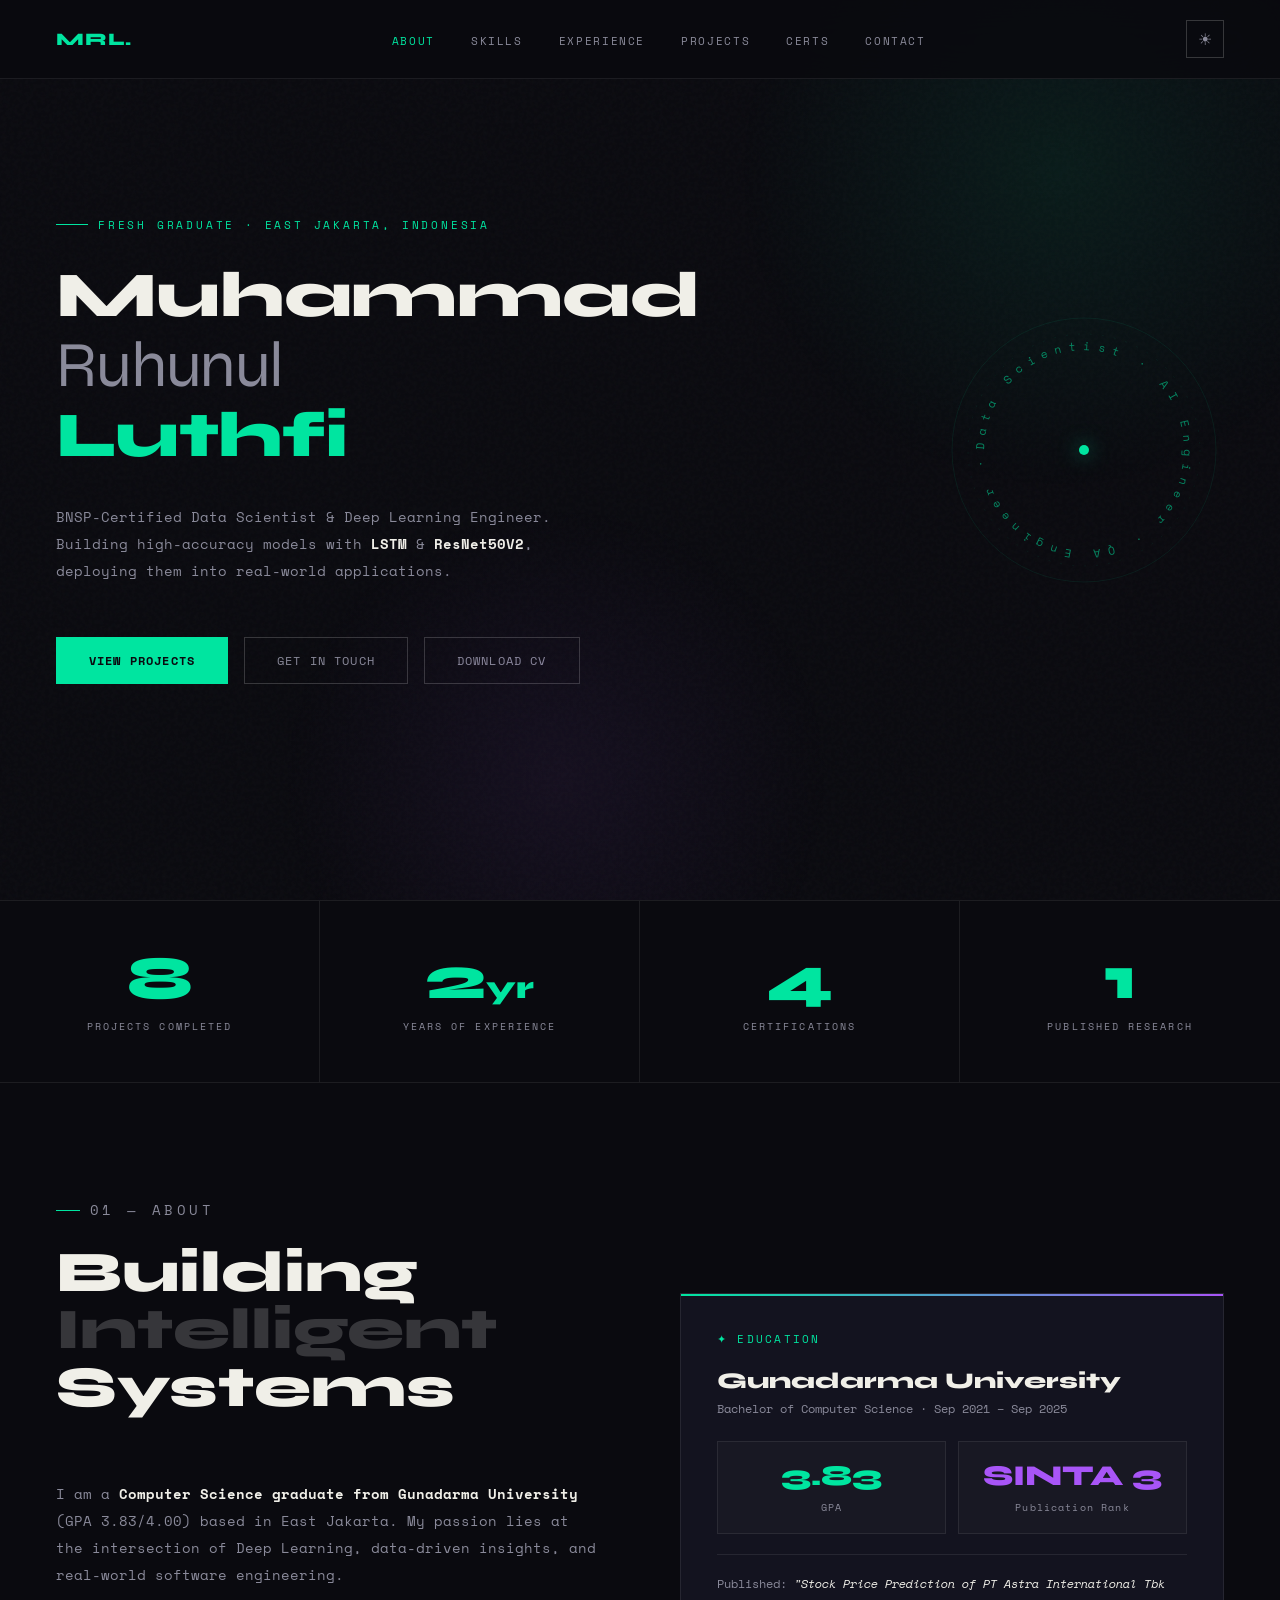
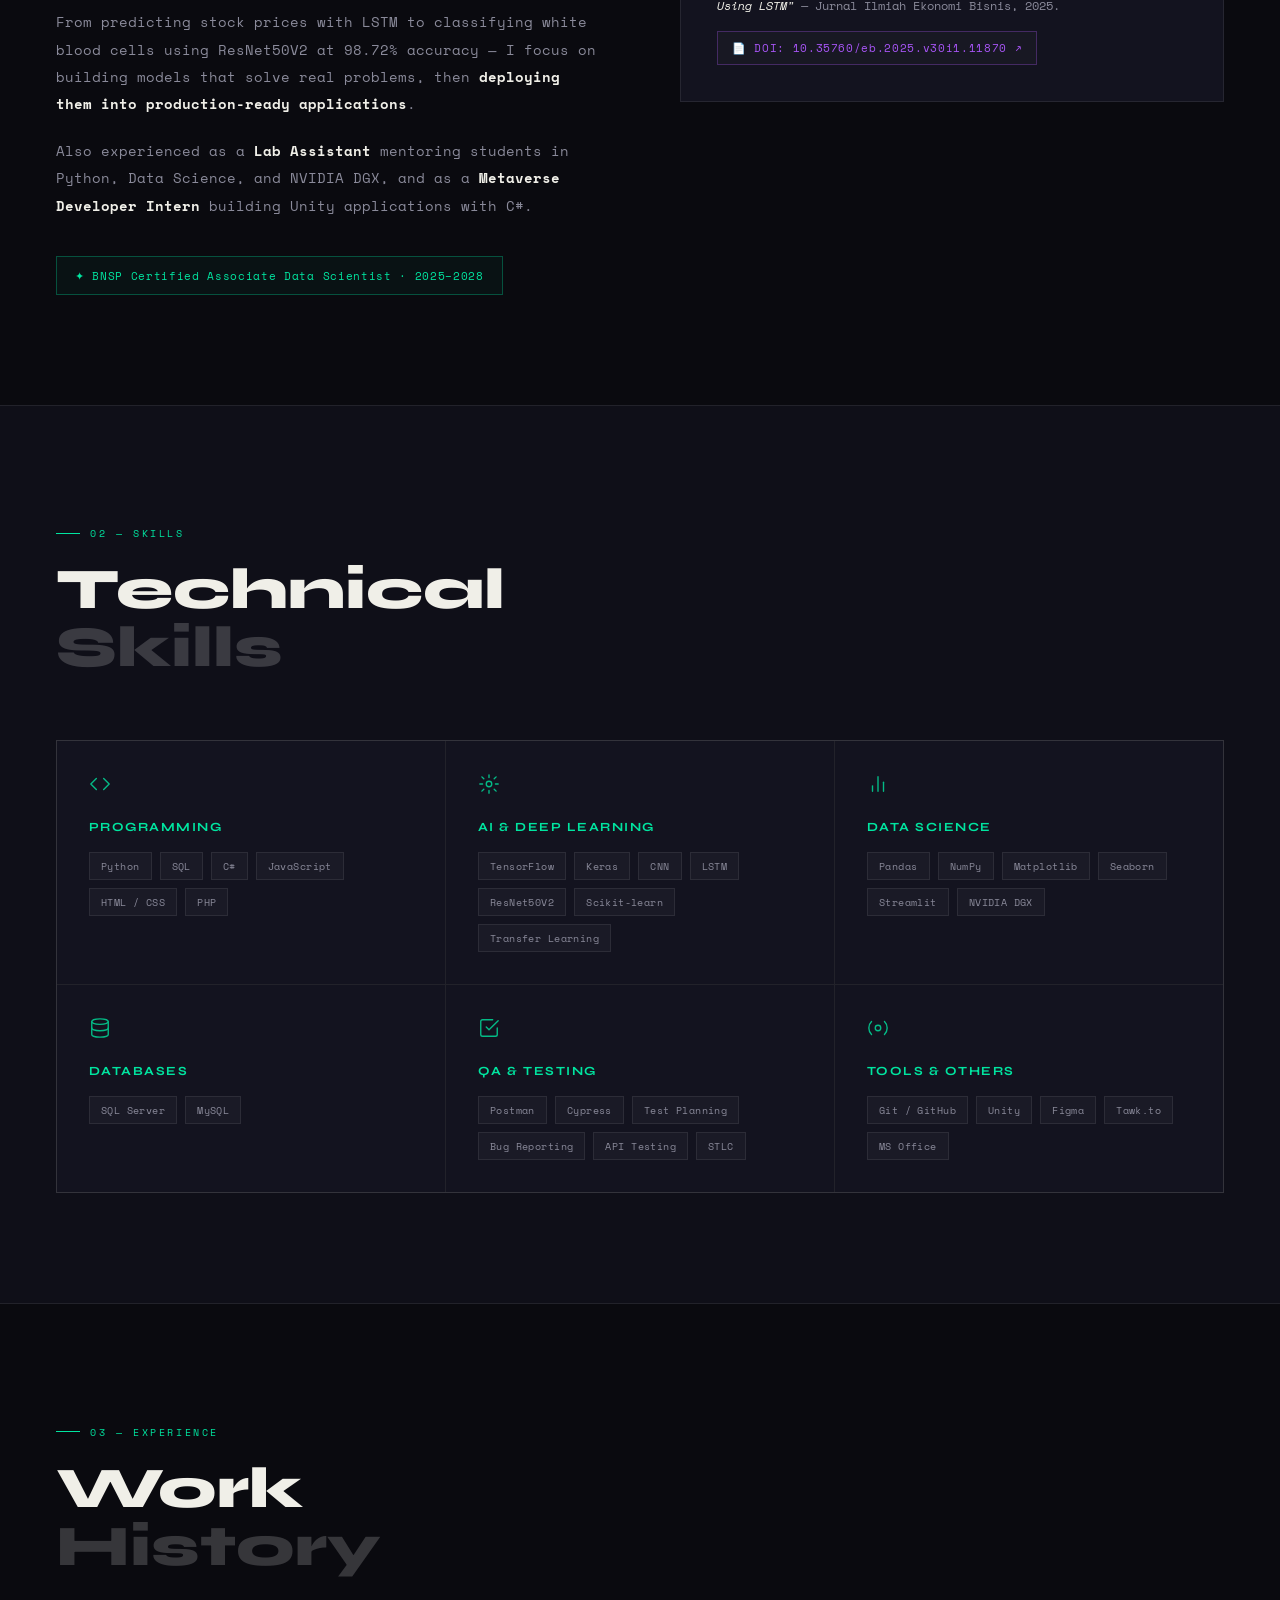
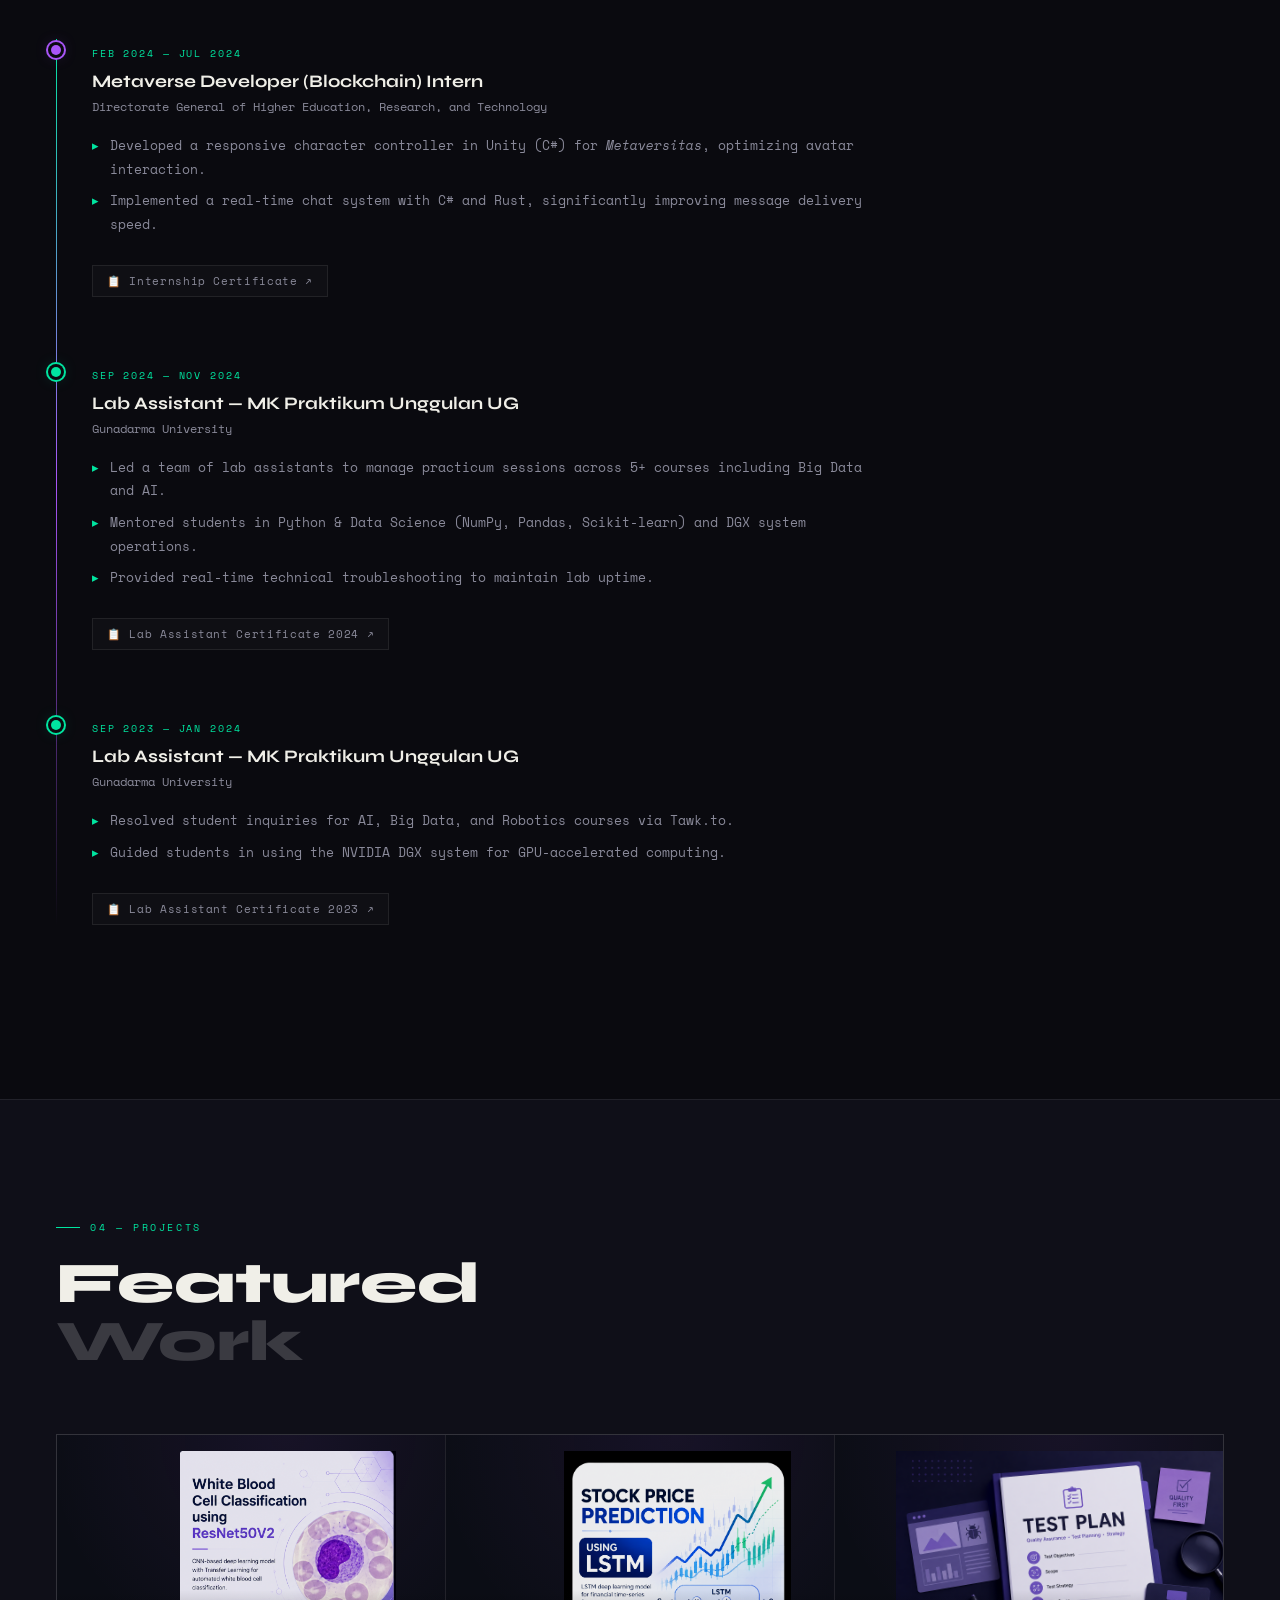
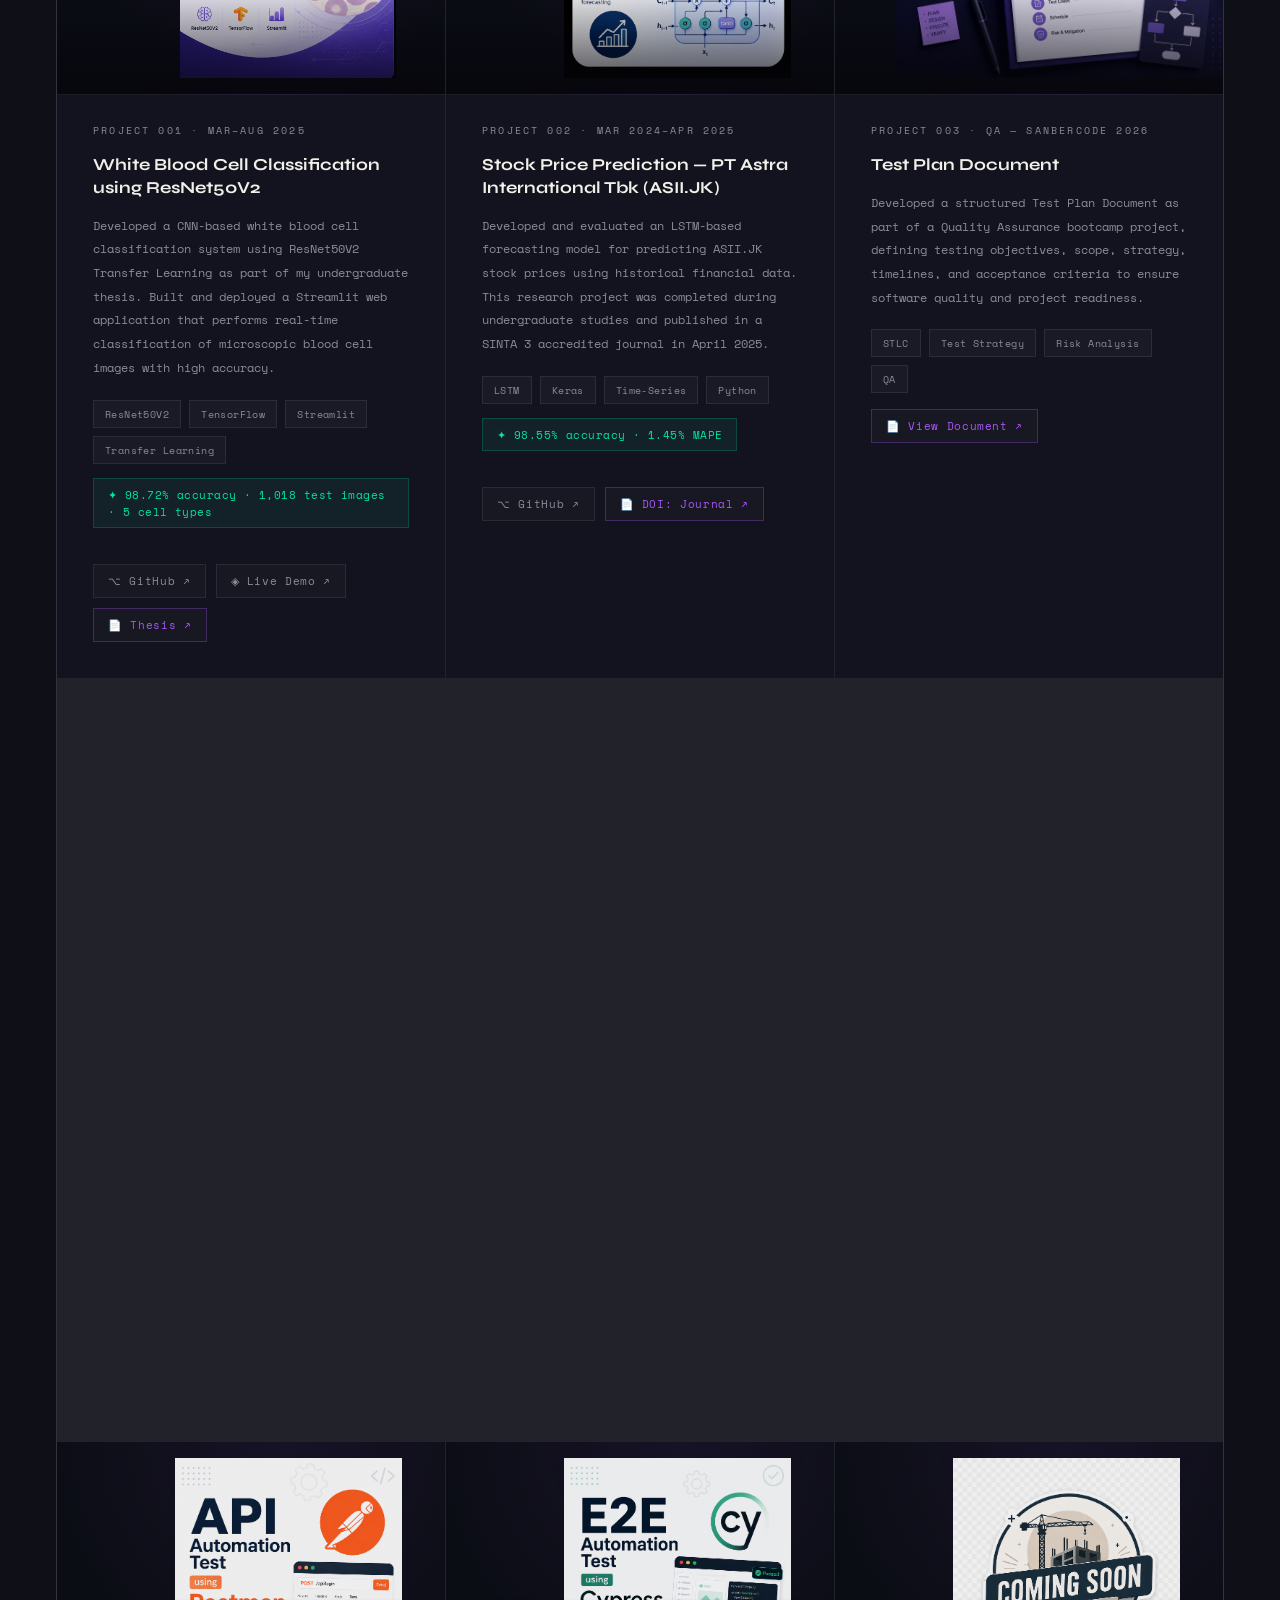
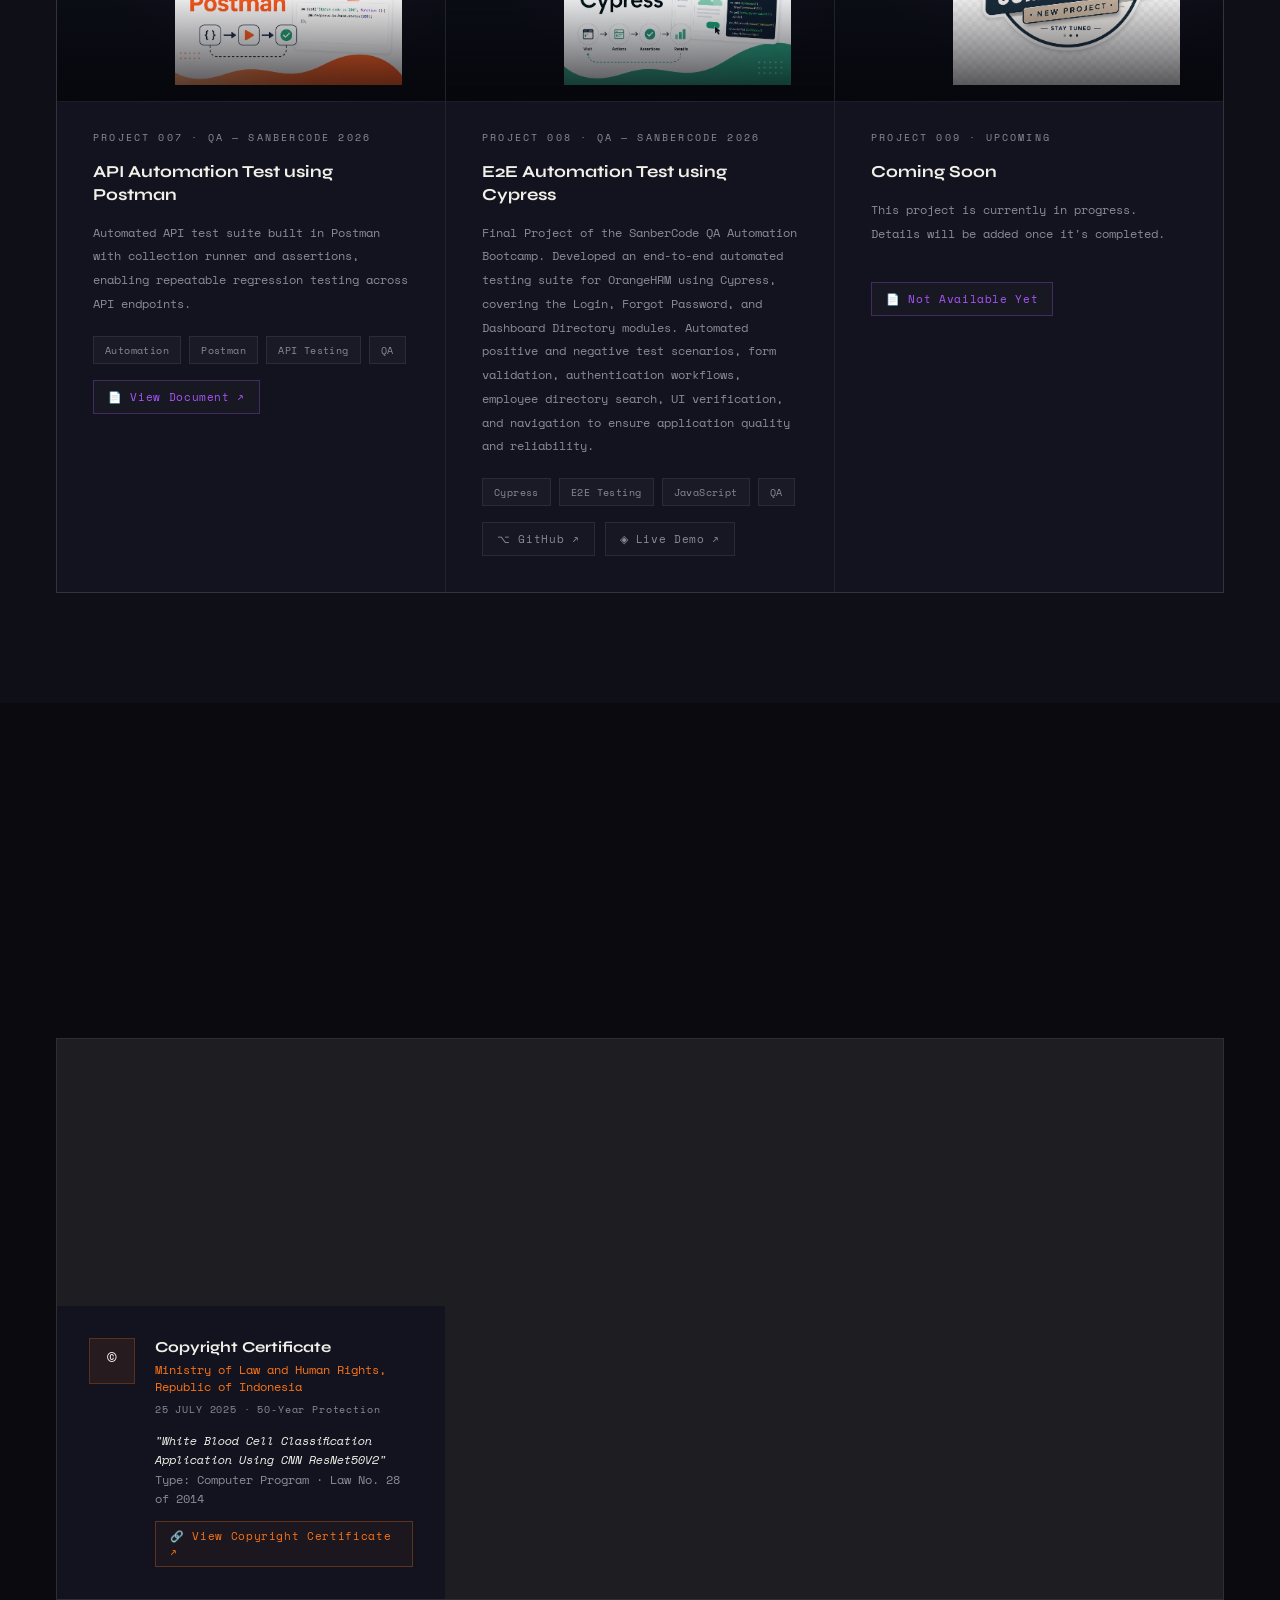
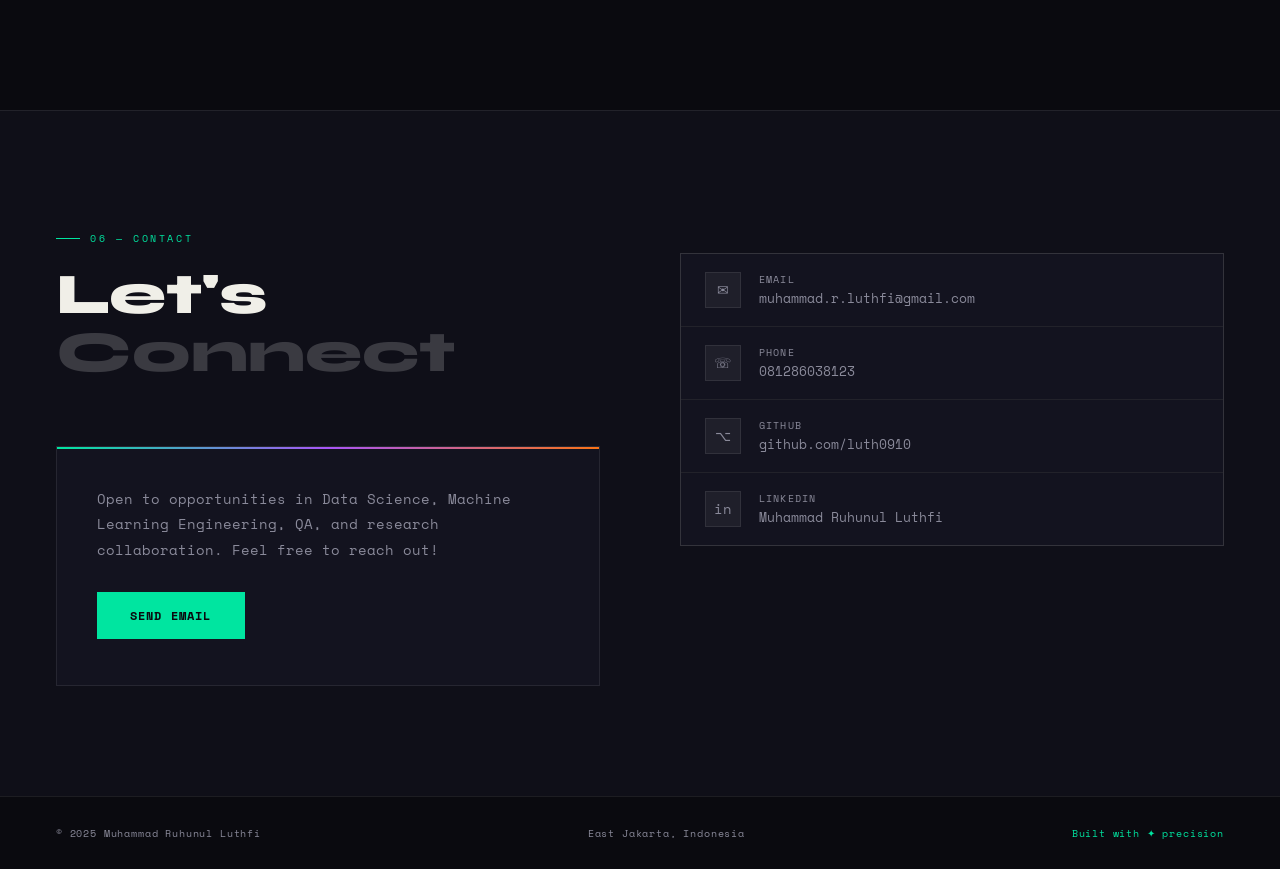
==== index.html @ 4cb599fe "fix: update certificate link path in index.html" ====
<!doctype html>
<html lang="en">
  <head>
    <meta charset="UTF-8" />
    <meta name="viewport" content="width=device-width, initial-scale=1.0" />
    <title>Luthfi — Data Scientist & AI Engineer</title>
    <link rel="preconnect" href="https://fonts.googleapis.com" />
    <link rel="stylesheet" type="text/css" href="styles.css" />
    <link href="https://fonts.googleapis.com/css2?family=Space+Mono:ital,wght@0,400;0,700;1,400&family=Syne:wght@400;700;800&display=swap" rel="stylesheet" />
  </head>
  <body>
    <!-- NAV -->
    <nav>
      <a href="#hero" class="nav-logo">MRL.</a>
      <ul class="nav-links">
        <li><a href="#about">About</a></li>
        <li><a href="#skills">Skills</a></li>
        <li><a href="#experience">Experience</a></li>
        <li><a href="#projects">Projects</a></li>
        <li><a href="#certifications">Certs</a></li>
        <li><a href="#contact">Contact</a></li>
      </ul>
      <div class="nav-actions">
        <button class="theme-toggle" id="theme-btn" aria-label="Toggle light/dark mode">☀</button>
        <button class="hamburger" id="hamburger-btn" aria-label="Open menu"><span></span><span></span><span></span></button>
      </div>
    </nav>

    <div class="mobile-nav" id="mobile-nav">
      <a href="#about" onclick="closeMobileNav()">About</a>
      <a href="#skills" onclick="closeMobileNav()">Skills</a>
      <a href="#experience" onclick="closeMobileNav()">Experience</a>
      <a href="#projects" onclick="closeMobileNav()">Projects</a>
      <a href="#certifications" onclick="closeMobileNav()">Certs</a>
      <a href="#contact" onclick="closeMobileNav()">Contact</a>
    </div>

    <!-- HERO -->
    <section id="hero">
      <p class="hero-eyebrow">Fresh Graduate · East Jakarta, Indonesia</p>
      <h1 class="hero-name">
        Muhammad<br />
        <span class="outline">Ruhunul</span><br />
        <span class="accent-word">Luthfi</span>
      </h1>
      <p class="hero-desc">
        BNSP-Certified Data Scientist &amp; Deep Learning Engineer.<br />
        Building high-accuracy models with <strong>LSTM</strong> &amp; <strong>ResNet50V2</strong>,<br />
        deploying them into real-world applications.
      </p>
      <div class="hero-cta">
        <a href="#projects" class="btn btn-primary">View Projects</a>
        <a href="#contact" class="btn btn-ghost">Get in Touch</a>
        <a href="cv/Lutfi_CV.pdf" download class="btn btn-ghost">Download CV</a>
      </div>

      <!-- Animated text ring -->
      <div class="hero-badge">
        <div class="text-ring-wrap">
          <svg class="text-ring-svg" viewBox="0 0 280 280" xmlns="http://www.w3.org/2000/svg">
            <defs>
              <path id="textCircle" d="M 140,140 m -100,0 a 100,100 0 1,1 200,0 a 100,100 0 1,1 -200,0" />
            </defs>
            <!-- Outer decorative rings -->
            <circle cx="140" cy="140" r="132" stroke="rgba(0,229,160,0.08)" stroke-width="1" fill="none" />
            <circle cx="140" cy="140" r="116" stroke="rgba(0,229,160,0.06)" stroke-width="1" stroke-dasharray="2 10" fill="none" />
            <!-- Spinning text -->
            <text font-family="'Space Mono', monospace" font-size="11.5" fill="rgba(0,229,160,0.55)" letter-spacing="7.2">
              <textPath href="#textCircle">Data Scientist · AI Engineer · QA Engineer · Researcher ·</textPath>
            </text>
          </svg>
          <!-- Center dot -->
          <div class="text-ring-center">
            <div class="text-ring-dot"></div>
          </div>
        </div>
      </div>
    </section>

    <!-- STATS -->
    <div id="stats">
      <div class="stats-grid">
        <div class="stat-item reveal">
          <div class="stat-num"><span id="c-projects">0</span></div>
          <div class="stat-label">Projects Completed</div>
        </div>
        <div class="stat-item reveal">
          <div class="stat-num"><span id="c-years">0</span><span style="font-size: 2rem; color: var(--accent)">yr</span></div>
          <div class="stat-label">Years of Experience</div>
        </div>
        <div class="stat-item reveal">
          <div class="stat-num"><span id="c-certs">0</span></div>
          <div class="stat-label">Certifications</div>
        </div>
        <div class="stat-item reveal">
          <div class="stat-num"><span id="c-paper">0</span></div>
          <div class="stat-label">Published Research</div>
        </div>
      </div>
    </div>

    <!-- ABOUT -->
    <section>
      <div id="about">
        <div class="about-text reveal">
          <p class="section-label">01 — About</p>
          <h2 class="section-title">Building<br /><span class="dim">Intelligent</span><br />Systems</h2>
          <p>
            I am a <strong>Computer Science graduate from Gunadarma University</strong> (GPA 3.83/4.00) based in East Jakarta. My passion lies at the intersection of Deep Learning, data-driven insights, and real-world software engineering.
          </p>
          <p>
            From predicting stock prices with LSTM to classifying white blood cells using ResNet50V2 at 98.72% accuracy — I focus on building models that solve real problems, then
            <strong>deploying them into production-ready applications</strong>.
          </p>
          <p>
            Also experienced as a <strong>Lab Assistant</strong> mentoring students in Python, Data Science, and NVIDIA DGX, and as a <strong>Metaverse Developer Intern</strong>
            building Unity applications with C#.
          </p>
          <span class="cert-badge">✦ BNSP Certified Associate Data Scientist · 2025–2028</span>
        </div>
        <div class="reveal" style="padding-top: 100px">
          <div class="edu-card">
            <div style="font-size: 0.7rem; letter-spacing: 0.2em; color: var(--accent); margin-bottom: 20px; text-transform: uppercase">✦ Education</div>
            <div style="font-family: var(--sans); font-weight: 800; font-size: 1.4rem; margin-bottom: 6px; color: var(--text)">Gunadarma University</div>
            <div style="font-size: 0.75rem; color: var(--muted); margin-bottom: 24px">Bachelor of Computer Science · Sep 2021 – Sep 2025</div>
            <div class="edu-metrics">
              <div class="edu-metric">
                <span class="edu-metric-val">3.83</span>
                <span class="edu-metric-label">GPA</span>
              </div>
              <div class="edu-metric">
                <span class="edu-metric-val purple">SINTA 3</span>
                <span class="edu-metric-label">Publication Rank</span>
              </div>
            </div>
            <div style="font-size: 0.75rem; color: var(--muted); line-height: 1.85; border-top: 1px solid var(--border); padding-top: 18px">
              Published: <em style="color: var(--text)">"Stock Price Prediction of PT Astra International Tbk Using LSTM"</em>
              — Jurnal Ilmiah Ekonomi Bisnis, 2025.
            </div>
            <div style="margin-top: 14px">
              <a
                href="https://www.researchgate.net/publication/390933075_MODEL_DEEP_LEARNING_UNTUK_ANALISIS_PREDIKSI_HARGA_SAHAM_MENGGUNAKAN_METODE_LONG_SHORT-TERM_MEMORY_LSTM"
                target="_blank"
                class="project-link doi"
                style="font-size: 0.68rem"
              >
                📄 DOI: 10.35760/eb.2025.v30i1.11870 ↗
              </a>
            </div>
          </div>
        </div>
      </div>
    </section>

    <!-- SKILLS -->
    <section id="skills">
      <p class="section-label reveal">02 — Skills</p>
      <h2 class="section-title reveal">Technical<br /><span class="dim">Skills</span></h2>
      <div class="skills-grid">
        <div class="skill-card reveal">
          <span class="skill-card-icon">
            <svg width="22" height="22" viewBox="0 0 24 24" fill="none" stroke="currentColor" stroke-width="1.5" stroke-linecap="round" stroke-linejoin="round">
              <polyline points="16 18 22 12 16 6" />
              <polyline points="8 6 2 12 8 18" />
            </svg>
          </span>
          <div class="skill-card-title">Programming</div>
          <div class="skill-tags"><span class="tag">Python</span><span class="tag">SQL</span><span class="tag">C#</span><span class="tag">JavaScript</span><span class="tag">HTML / CSS</span><span class="tag">PHP</span></div>
        </div>
        <div class="skill-card reveal">
          <span class="skill-card-icon">
            <svg width="22" height="22" viewBox="0 0 24 24" fill="none" stroke="currentColor" stroke-width="1.5" stroke-linecap="round" stroke-linejoin="round">
              <circle cx="12" cy="12" r="3" />
              <path d="M12 2v3M12 19v3M4.22 4.22l2.12 2.12M17.66 17.66l2.12 2.12M2 12h3M19 12h3M4.22 19.78l2.12-2.12M17.66 6.34l2.12-2.12" />
            </svg>
          </span>
          <div class="skill-card-title">AI & Deep Learning</div>
          <div class="skill-tags">
            <span class="tag">TensorFlow</span><span class="tag">Keras</span><span class="tag">CNN</span><span class="tag">LSTM</span><span class="tag">ResNet50V2</span><span class="tag">Scikit-learn</span
            ><span class="tag">Transfer Learning</span>
          </div>
        </div>
        <div class="skill-card reveal">
          <span class="skill-card-icon">
            <svg width="22" height="22" viewBox="0 0 24 24" fill="none" stroke="currentColor" stroke-width="1.5" stroke-linecap="round" stroke-linejoin="round">
              <line x1="18" y1="20" x2="18" y2="10" />
              <line x1="12" y1="20" x2="12" y2="4" />
              <line x1="6" y1="20" x2="6" y2="14" />
            </svg>
          </span>
          <div class="skill-card-title">Data Science</div>
          <div class="skill-tags"><span class="tag">Pandas</span><span class="tag">NumPy</span><span class="tag">Matplotlib</span><span class="tag">Seaborn</span><span class="tag">Streamlit</span><span class="tag">NVIDIA DGX</span></div>
        </div>
        <div class="skill-card reveal">
          <span class="skill-card-icon">
            <svg width="22" height="22" viewBox="0 0 24 24" fill="none" stroke="currentColor" stroke-width="1.5" stroke-linecap="round" stroke-linejoin="round">
              <ellipse cx="12" cy="5" rx="9" ry="3" />
              <path d="M21 12c0 1.66-4 3-9 3s-9-1.34-9-3" />
              <path d="M3 5v14c0 1.66 4 3 9 3s9-1.34 9-3V5" />
            </svg>
          </span>
          <div class="skill-card-title">Databases</div>
          <div class="skill-tags"><span class="tag">SQL Server</span><span class="tag">MySQL</span></div>
        </div>
        <div class="skill-card reveal">
          <span class="skill-card-icon">
            <svg width="22" height="22" viewBox="0 0 24 24" fill="none" stroke="currentColor" stroke-width="1.5" stroke-linecap="round" stroke-linejoin="round">
              <path d="M9 11l3 3L22 4" />
              <path d="M21 12v7a2 2 0 01-2 2H5a2 2 0 01-2-2V5a2 2 0 012-2h11" />
            </svg>
          </span>
          <div class="skill-card-title">QA & Testing</div>
          <div class="skill-tags">
            <span class="tag">Postman</span><span class="tag">Cypress</span><span class="tag">Test Planning</span><span class="tag">Bug Reporting</span><span class="tag">API Testing</span><span class="tag">STLC</span>
          </div>
        </div>
        <div class="skill-card reveal">
          <span class="skill-card-icon">
            <svg width="22" height="22" viewBox="0 0 24 24" fill="none" stroke="currentColor" stroke-width="1.5" stroke-linecap="round" stroke-linejoin="round">
              <circle cx="12" cy="12" r="3" />
              <path d="M19.07 4.93a10 10 0 010 14.14M4.93 4.93a10 10 0 000 14.14" />
            </svg>
          </span>
          <div class="skill-card-title">Tools & Others</div>
          <div class="skill-tags"><span class="tag">Git / GitHub</span><span class="tag">Unity</span><span class="tag">Figma</span><span class="tag">Tawk.to</span><span class="tag">MS Office</span></div>
        </div>
      </div>
    </section>

    <!-- EXPERIENCE -->
    <section id="experience">
      <p class="section-label reveal">03 — Experience</p>
      <h2 class="section-title reveal">Work<br /><span class="dim">History</span></h2>
      <div class="timeline">
        <div class="timeline-item">
          <div class="timeline-dot purple"></div>
          <div class="timeline-period">FEB 2024 — JUL 2024</div>
          <div class="timeline-role">Metaverse Developer (Blockchain) Intern</div>
          <div class="timeline-org">Directorate General of Higher Education, Research, and Technology</div>
          <ul class="timeline-list">
            <li>Developed a responsive character controller in Unity (C#) for <em>Metaversitas</em>, optimizing avatar interaction.</li>
            <li>Implemented a real-time chat system with C# and Rust, significantly improving message delivery speed.</li>
          </ul>
          <div style="margin-top: 14px; display: flex; flex-wrap: wrap; gap: 8px">
            <a href="https://luthfi-portfolio.vercel.app/certificate/sertifikat+magang.pdf" target="_blank" class="timeline-proof">📋 Internship Certificate ↗</a>
          </div>
        </div>

        <div class="timeline-item">
          <div class="timeline-dot"></div>
          <div class="timeline-period">SEP 2024 — NOV 2024</div>
          <div class="timeline-role">Lab Assistant — MK Praktikum Unggulan UG</div>
          <div class="timeline-org">Gunadarma University</div>
          <ul class="timeline-list">
            <li>Led a team of lab assistants to manage practicum sessions across 5+ courses including Big Data and AI.</li>
            <li>Mentored students in Python &amp; Data Science (NumPy, Pandas, Scikit-learn) and DGX system operations.</li>
            <li>Provided real-time technical troubleshooting to maintain lab uptime.</li>
          </ul>
          <div style="margin-top: 14px; display: flex; flex-wrap: wrap; gap: 8px">
            <a href="https://luthfi-portfolio.vercel.app/certificate/sertif2_merged.pdf" target="_blank" class="timeline-proof">📋 Lab Assistant Certificate 2024 ↗</a>
          </div>
        </div>

        <div class="timeline-item">
          <div class="timeline-dot"></div>
          <div class="timeline-period">SEP 2023 — JAN 2024</div>
          <div class="timeline-role">Lab Assistant — MK Praktikum Unggulan UG</div>
          <div class="timeline-org">Gunadarma University</div>
          <ul class="timeline-list">
            <li>Resolved student inquiries for AI, Big Data, and Robotics courses via Tawk.to.</li>
            <li>Guided students in using the NVIDIA DGX system for GPU-accelerated computing.</li>
          </ul>
          <div style="margin-top: 14px; display: flex; flex-wrap: wrap; gap: 8px">
            <a href="https://luthfi-portfolio.vercel.app/certificate/ilovepdf_merged%20(1).pdf" target="_blank" class="timeline-proof">📋 Lab Assistant Certificate 2023 ↗</a>
          </div>
        </div>
      </div>
    </section>

    <!-- PROJECTS -->
    <section id="projects">
      <p class="section-label reveal">04 — Projects</p>
      <h2 class="section-title reveal">Featured<br /><span class="dim">Work</span></h2>
      <div class="projects-grid">
        <div class="project-card reveal">
          <div class="project-img-wrap">
            <img src="img/img-wbc.png" alt="White Blood Cell Classification" />
          </div>
          <div class="project-num">PROJECT 001 · MAR–AUG 2025</div>
          <div class="project-title">White Blood Cell Classification using ResNet50V2</div>
          <div class="project-desc">
            Developed a CNN-based white blood cell classification system using ResNet50V2 Transfer Learning as part of my undergraduate thesis. Built and deployed a Streamlit web application that performs real-time classification of
            microscopic blood cell images with high accuracy.
          </div>
          <div class="skill-tags"><span class="tag">ResNet50V2</span><span class="tag">TensorFlow</span><span class="tag">Streamlit</span><span class="tag">Transfer Learning</span></div>
          <div class="project-metric" style="margin-top: 14px">✦ 98.72% accuracy · 1,018 test images · 5 cell types</div>
          <div class="project-links">
            <a href="https://github.com/luth0910/wbc-classification-resnet50v2-link-here" target="_blank" class="project-link">⌥ GitHub ↗</a>
            <a href="https://drive.google.com/file/d/1Cm1bW_-eI8F0QAoIrH8C0AED4fyKKavx/view" target="_blank" class="project-link">◈ Live Demo ↗</a>
            <a
              href="https://library.gunadarma.ac.id/repository/read/[base64]"
              target="_blank"
              class="project-link doi"
              >📄 Thesis ↗</a
            >
          </div>
        </div>

        <div class="project-card reveal">
          <div class="project-img-wrap">
            <img src="img/img-lstm.png" alt="Stock Price Prediction LSTM" />
          </div>
          <div class="project-num">PROJECT 002 · MAR 2024–APR 2025</div>
          <div class="project-title">Stock Price Prediction — PT Astra International Tbk (ASII.JK)</div>
          <div class="project-desc">
            Developed and evaluated an LSTM-based forecasting model for predicting ASII.JK stock prices using historical financial data. This research project was completed during undergraduate studies and published in a SINTA 3 accredited
            journal in April 2025.
          </div>
          <div class="skill-tags"><span class="tag">LSTM</span><span class="tag">Keras</span><span class="tag">Time-Series</span><span class="tag">Python</span></div>
          <div class="project-metric" style="margin-top: 14px">✦ 98.55% accuracy · 1.45% MAPE</div>
          <div class="project-links">
            <a href="https://github.com/luth0910/lstm-stock-prediction-astra-link-here" target="_blank" class="project-link">⌥ GitHub ↗</a>
            <a href="https://www.researchgate.net/publication/390933075_MODEL_DEEP_LEARNING_UNTUK_ANALISIS_PREDIKSI_HARGA_SAHAM_MENGGUNAKAN_METODE_LONG_SHORT-TERM_MEMORY_LSTM" target="_blank" class="project-link doi">📄 DOI: Journal ↗</a>
          </div>
        </div>

        <div class="project-card reveal">
          <div class="project-img-wrap">
            <img src="img/img-test-plan1.png" alt="Test Plan Document" />
          </div>
          <div class="project-num">PROJECT 003 · QA — SANBERCODE 2026</div>
          <div class="project-title">Test Plan Document</div>
          <div class="project-desc">
            Developed a structured Test Plan Document as part of a Quality Assurance bootcamp project, defining testing objectives, scope, strategy, timelines, and acceptance criteria to ensure software quality and project readiness.
          </div>
          <div class="skill-tags"><span class="tag">STLC</span><span class="tag">Test Strategy</span><span class="tag">Risk Analysis</span><span class="tag">QA</span></div>
          <div class="project-links">
            <a href="https://docs.google.com/document/d/1v5_OTAsl1_Yc9ndZfQDbycfxlg3TvHdgtM6Abr9uMws/edit?usp=sharing" target="_blank" class="project-link doi">📄 View Document ↗</a>
          </div>
        </div>

        <div class="project-card reveal">
          <div class="project-img-wrap">
            <img src="img/img-test-case.png" alt="Test Case Document" />
          </div>
          <div class="project-num">PROJECT 004 · QA — SANBERCODE 2026</div>
          <div class="project-title">Test Case Document</div>
          <div class="project-desc">
            Created a structured Test Case Document for OrangeHRM, covering functional, validation, security, boundary, and edge case testing scenarios to verify system behavior, usability, and data integrity across key HR management
            features.
          </div>
          <div class="skill-tags">
            <span class="tag">Test Cases</span>
            <span class="tag">Functional Testing</span>
            <span class="tag">Negative Testing</span>
            <span class="tag">Security Testing</span>
            <span class="tag">OrangeHRM</span>
          </div>
          <div class="project-links">
            <a href="https://docs.google.com/spreadsheets/d/1g5dGfF6BGnYq8iaIFtoEOVbtz2GNq2r8/edit?usp=sharing" target="_blank" class="project-link doi">📄 View Document ↗</a>
          </div>
        </div>

        <div class="project-card reveal">
          <div class="project-img-wrap">
            <img src="img/img-bug-report.png" alt="Bug Report Document" />
          </div>

          <div class="project-num">PROJECT 005 · QA — SANBERCODE 2026</div>

          <div class="project-title">Bug Report Document</div>

          <div class="project-desc">
            Developed a structured Bug Report Document during the Sanbercode Quality Assurance Bootcamp, documenting UI/UX and visual defects identified through testing activities. The report includes bug descriptions, reproduction steps,
            expected and actual results, severity levels, environment details, and defect tracking information to support efficient issue resolution.
          </div>

          <div class="skill-tags">
            <span class="tag">Bug Reporting</span>
            <span class="tag">Defect Tracking</span>
            <span class="tag">UI Testing</span>
            <span class="tag">Sanbercode QA</span>
          </div>

          <div class="project-links">
            <a href="https://docs.google.com/spreadsheets/d/1iZalhRXvkkuPyvg1VV7f_jUmTbhOAspL/edit?usp=sharing" target="_blank" class="project-link doi"> 📄 View Document ↗ </a>
          </div>
        </div>

        <div class="project-card reveal">
          <div class="project-img-wrap">
            <img src="img/img-manual.png" alt="API Manual Test Postman" />
          </div>

          <div class="project-num">PROJECT 006 · QA — SANBERCODE 2026</div>

          <div class="project-title">API Manual Testing using Postman</div>

          <div class="project-desc">Performed manual API testing on the Platzi Fake Store Categories API using Postman, covering CRUD operations, endpoint validation, request/response verification, and HTTP status code testing.</div>

          <div class="skill-tags">
            <span class="tag">API Testing</span>
            <span class="tag">Postman</span>
            <span class="tag">Manual Testing</span>
            <span class="tag">REST API</span>
          </div>

          <div class="project-links">
            <a href="https://documenter.getpostman.com/view/21461383/2sBXwtp9Ky" target="_blank" class="project-link doi"> 📄 View Document ↗ </a>
          </div>
        </div>

        <div class="project-card reveal">
          <div class="project-img-wrap">
            <img src="img/img-auto-api.png" alt="API Automation Test Postman" />
          </div>
          <div class="project-num">PROJECT 007 · QA — SANBERCODE 2026</div>
          <div class="project-title">API Automation Test using Postman</div>
          <div class="project-desc">Automated API test suite built in Postman with collection runner and assertions, enabling repeatable regression testing across API endpoints.</div>
          <div class="skill-tags"><span class="tag">Automation</span><span class="tag">Postman</span><span class="tag">API Testing</span><span class="tag">QA</span></div>
          <div class="project-links">
            <a href="https://docs.google.com/spreadsheets/d/1iZalhRXvkkuPyvg1VV7f_jUmTbhOAspL/edit?usp=sharing" target="_blank" class="project-link doi">📄 View Document ↗</a>
          </div>
        </div>

        <div class="project-card reveal">
          <div class="project-img-wrap">
            <img src="img/img-e2e-cy.png" alt="E2E Automation Test Cypress" />
          </div>
          <div class="project-num">PROJECT 008 · QA — SANBERCODE 2026</div>
          <div class="project-title">E2E Automation Test using Cypress</div>
          <div class="project-desc">Final Project of the SanberCode QA Automation Bootcamp. Developed an end-to-end automated testing suite for OrangeHRM using Cypress, covering the Login, Forgot Password, and Dashboard Directory modules. Automated positive and negative test scenarios, form validation, authentication workflows, employee directory search, UI verification, and navigation to ensure application quality and reliability.</div>
          <div class="skill-tags"><span class="tag">Cypress</span><span class="tag">E2E Testing</span><span class="tag">JavaScript</span><span class="tag">QA</span></div>
          <div class="project-links">
<a href="https://github.com/luth0910/Final-Project_Automation-Testing" target="_blank" class="project-link">⌥ GitHub ↗</a>
                      <a href="https://drive.google.com/file/d/1Q9Y_H9Mijh-Y1h3UY01DRwcTtsY47XUa/view?usp=drive_link" target="_blank" class="project-link">◈ Live Demo ↗</a>

          </div>          
        </div>
  

        <div class="project-card reveal upcoming-blank">
          <div class="project-img-wrap placeholder-img">
            <img src="img/img-coming.png" alt="coming-son" />
          </div>
          <div class="project-num">PROJECT 009 · UPCOMING</div>
          <div class="project-title">Coming Soon</div>
          <div class="project-desc">This project is currently in progress. Details will be added once it's completed.</div>
          <div class="skill-tags"></div>
          <div class="project-links">
            <span class="project-link doi disabled">📄 Not Available Yet</span>
          </div>
        </div>
      </div>
    </section>

    <!-- CERTIFICATIONS -->
    <section id="certifications">
      <p class="section-label reveal">05 — Certifications</p>
      <h2 class="section-title reveal"><span class="dim">Credentials</span><br />&amp; Awards</h2>
      <div class="cert-grid">
        <div class="cert-card reveal">
          <div class="cert-icon">🏅</div>
          <div>
            <div class="cert-name">Associate Data Scientist</div>
            <div class="cert-org">BNSP — National Professional Certification Agency</div>
            <div class="cert-period">SEP 2025 — SEP 2028 · National Standard (SKKNI)</div>
            <a href="\Bnsp.pdf" target="_blank" class="cert-link">🔗 View Certificate ↗</a>
          </div>
        </div>
        <div class="cert-card reveal">
          <div class="cert-icon">🧪</div>
          <div>
            <div class="cert-name">Quality Assurance Bootcamp</div>
            <div class="cert-org">Sanbercode — Batch 76</div>
            <div class="cert-period">
              APR 2026 — MAY 2026 · Software Development Life Cycle (SDLC) · Software Testing Life Cycle (STLC) ·Test Planning · Test Scenario & Test Case Design · Bug Reporting API Testing (Postman) · SQL Fundamentals · Automation Testing
              (Cypress)
            </div>
            <a href="https://drive.google.com/file/d/1WEeCZRMCCYnuWCkOpf2dyfAljlqjsqQg/view?usp=sharing" target="_blank" class="cert-link">🔗 View Certificate ↗</a>
          </div>
        </div>
        <div class="cert-card reveal">
          <div class="cert-icon">📄</div>
          <div>
            <div class="cert-name">Published Researcher</div>
            <div class="cert-org">Jurnal Ilmiah Ekonomi Bisnis — SINTA 3</div>
            <div class="cert-period">APRIL 2025 · DOI: 10.35760/eb.2025.v30i1.11870</div>
            <a href="https://www.researchgate.net/publication/390933075_MODEL_DEEP_LEARNING_UNTUK_ANALISIS_PREDIKSI_HARGA_SAHAM_MENGGUNAKAN_METODE_LONG_SHORT-TERM_MEMORY_LSTM" target="_blank" class="cert-link">🔗 View Publication ↗</a>
          </div>
        </div>
        <div class="cert-card reveal" style="border-color: rgba(249, 115, 22, 0.2)">
          <div class="cert-icon" style="background: rgba(249, 115, 22, 0.08); border-color: rgba(249, 115, 22, 0.25)">©</div>
          <div>
            <div class="cert-name">Copyright Certificate</div>
            <div class="cert-org" style="color: var(--accent3)">Ministry of Law and Human Rights, Republic of Indonesia</div>
            <div class="cert-period">25 JULY 2025 · 50-Year Protection</div>
            <div style="font-size: 0.72rem; color: var(--muted); line-height: 1.7; margin: 8px 0 12px">
              <em style="color: var(--text)">"White Blood Cell Classification Application Using CNN ResNet50V2"</em><br />
              Type: Computer Program · Law No. 28 of 2014
            </div>
            <a href="https://luthfi-portfolio.vercel.app/certificate/SuratCiptaan_EC002025097698%20(1).pdf" target="_blank" class="cert-link orange-link">🔗 View Copyright Certificate ↗</a>
          </div>
        </div>
      </div>
    </section>

    <!-- CONTACT -->
    <section id="contact">
      <div class="contact-inner">
        <div class="reveal">
          <p class="section-label">06 — Contact</p>
          <h2 class="section-title">Let's<br /><span class="dim">Connect</span></h2>
          <div class="contact-cta-block">
            <p style="font-size: 0.85rem; color: var(--muted); line-height: 1.9; margin-bottom: 28px">Open to opportunities in Data Science, Machine Learning Engineering, QA, and research collaboration. Feel free to reach out!</p>
            <a href="mailto:muhammad.r.luthfi@gmail.com" class="btn btn-primary">Send Email</a>
          </div>
        </div>
        <div class="reveal">
          <div class="contact-links">
            <a href="mailto:muhammad.r.luthfi@gmail.com" class="contact-link">
              <div class="contact-link-icon">✉</div>
              <div>
                <div style="font-size: 0.6rem; letter-spacing: 0.12em; color: var(--muted); margin-bottom: 2px; text-transform: uppercase">Email</div>
                <div>muhammad.r.luthfi@gmail.com</div>
              </div>
            </a>
            <a href="tel:081286038123" class="contact-link">
              <div class="contact-link-icon">☏</div>
              <div>
                <div style="font-size: 0.6rem; letter-spacing: 0.12em; color: var(--muted); margin-bottom: 2px; text-transform: uppercase">Phone</div>
                <div>081286038123</div>
              </div>
            </a>
            <a href="https://github.com/luth0910" target="_blank" class="contact-link">
              <div class="contact-link-icon">⌥</div>
              <div>
                <div style="font-size: 0.6rem; letter-spacing: 0.12em; color: var(--muted); margin-bottom: 2px; text-transform: uppercase">GitHub</div>
                <div>github.com/luth0910</div>
              </div>
            </a>
            <a href="https://linkedin.com/in/muhammad-ruhunul-luthfi-739aa63a1" target="_blank" class="contact-link">
              <div class="contact-link-icon">in</div>
              <div>
                <div style="font-size: 0.6rem; letter-spacing: 0.12em; color: var(--muted); margin-bottom: 2px; text-transform: uppercase">LinkedIn</div>
                <div>Muhammad Ruhunul Luthfi</div>
              </div>
            </a>
            <!-- <a href="https://luthfi-portfolio.vercel.app" target="_blank" class="contact-link">
              <div class="contact-link-icon">◈</div>
              <div> -->
                <!-- <div style="font-size: 0.6rem; letter-spacing: 0.12em; color: var(--muted); margin-bottom: 2px; text-transform: uppercase">Portfolio</div>
                <div>luthfi-portfolio.vercel.app</div> -->
              </div>
            </a>
          </div>
        </div>
      </div>
    </section>

    <!-- FOOTER -->
    <footer>
      <span>© 2025 Muhammad Ruhunul Luthfi</span>
      <span>East Jakarta, Indonesia</span>
      <span style="color: var(--accent)">Built with ✦ precision</span>
    </footer>

    <script src="scripts.js"></script>
  </body>
</html>
---- styles.css ----
@import url("https://fonts.googleapis.com/css2?family=Space+Mono:ital,wght@0,400;0,700;1,400&family=Syne:wght@400;700;800&display=swap");

:root {
  --bg: #0a0a0f;
  --surface: #0f0f18;
  --card: #13131f;
  --border: rgba(255, 255, 255, 0.08);
  --border-hover: rgba(255, 255, 255, 0.18);
  --accent: #00e5a0;
  --accent2: #a855f7;
  --accent3: #f97316;
  --gold: #e8c96c;
  --text: #f0efe8;
  --muted: #8a8a9a;
  --mono: "Space Mono", monospace;
  --sans: "Syne", sans-serif;
  body.light {
    --bg: #f5f4ef;
    --surface: #eeede8;
    --card: #e8e7e2;
    --border: rgba(0, 0, 0, 0.1);
    --border-hover: rgba(0, 0, 0, 0.25);
    --accent: #007a52; /* hijau gelap, kontras di bg terang */
    --accent2: #6d28d9; /* ungu gelap */
    --accent3: #c2410c; /* orange, sudah oke */
    --gold: #a07a20; /* gold digelapkan */
    --text: #0f0f14; /* hampir hitam */
    --muted: #52525f; /* abu medium, beda jelas dari text */
  }
  /* ── FIX DIM DI LIGHT MODE ── */
  body.light .section-title .dim {
    color: rgba(0, 0, 0, 0.737);
  }

  body.light .hero-name .outline {
    color: rgba(29, 28, 28, 0.364);
  }
  /* ── FIX NAV DI LIGHT MODE ── */
  body.light nav {
    background: rgba(238, 237, 232, 0.92);
    border-bottom: 1px solid rgba(0, 0, 0, 0.08);
  }

  body.light .nav-logo {
    color: var(--accent);
  }

  body.light .nav-links a {
    color: var(--muted);
  }

  body.light .nav-links a:hover {
    color: var(--accent);
  }

  body.light .theme-toggle {
    border-color: rgba(0, 0, 0, 0.2);
    color: #5a5a6e;
  }

  body.light .theme-toggle:hover {
    border-color: var(--accent);
    color: var(--accent);
  }

  body.light .hamburger {
    border-color: rgba(0, 0, 0, 0.2);
  }

  body.light .hamburger span {
    background: #5a5a6e;
  }

  body.light .hamburger:hover {
    border-color: var(--accent);
  }

  body.light .hamburger:hover span {
    background: var(--accent);
  }
}
/* ── FIX CARD & TAG DI LIGHT MODE ── */
body.light .tag {
  border-color: rgba(0, 0, 0, 0.15);
  color: #3a3a4a;
  background: rgba(0, 0, 0, 0.04);
}

body.light .tag:hover {
  border-color: var(--accent);
  color: var(--accent);
  background: rgba(0, 168, 113, 0.08);
}

body.light .project-metric {
  background: rgba(0, 168, 113, 0.1);
  border-color: rgba(0, 168, 113, 0.35);
  color: #007a52;
}

body.light .project-link {
  border-color: rgba(0, 0, 0, 0.15);
  color: #3a3a4a;
  background: rgba(0, 0, 0, 0.03);
}

body.light .project-link:hover {
  border-color: var(--accent);
  color: var(--accent);
}

body.light .project-link.doi {
  border-color: rgba(124, 58, 237, 0.3);
  color: #6d28d9;
  background: rgba(124, 58, 237, 0.05);
}

body.light .project-link.doi:hover {
  background: rgba(124, 58, 237, 0.1);
  border-color: #7c3aed;
}

body.light .project-card {
  background: #e8e7e2;
}

body.light .project-num {
  color: #7a7a8a;
}

body.light .project-title {
  color: #1a1a22;
}

body.light .project-desc {
  color: #5a5a6e;
}

/* ── THEME TOGGLE BUTTON ── */
.theme-toggle {
  background: transparent;
  border: 1px solid var(--border-hover);
  color: var(--muted);
  width: 38px;
  height: 38px;
  display: flex;
  align-items: center;
  justify-content: center;
  cursor: pointer;
  transition: all 0.2s;
  font-size: 1rem;
}
.theme-toggle:hover {
  border-color: var(--accent);
  color: var(--accent);
}

/* Fix warna skill-card & project-card di light mode */
body.light .skills-grid {
  background: var(--border);
}
body.light .projects-grid,
body.light .cert-grid {
  background: var(--border);
}
body.light .tag:hover {
  background: rgba(0, 168, 113, 0.1);
}
body.light .project-card:hover,
body.light .cert-card:hover {
  background: rgba(0, 0, 0, 0.02);
}
body.light .skill-card:hover {
  background: rgba(0, 0, 0, 0.02);
}

/* Fix hero orb & grain di light mode */
body.light #hero::before {
  background: radial-gradient(circle, rgba(0, 168, 113, 0.1) 0%, transparent 65%);
}
body.light #hero::after {
  background: radial-gradient(circle, rgba(124, 58, 237, 0.08) 0%, transparent 65%);
}
body.light::before {
  opacity: 0.25;
}

/* Fix timeline line di light mode */
body.light .timeline::before {
  background: linear-gradient(to bottom, var(--accent), var(--accent2), transparent);
}

/* Fix project-img-wrap di light mode */
body.light .project-img-wrap {
  background: radial-gradient(circle at top, rgba(124, 58, 237, 0.06), transparent 70%), #dddbd4;
}

*,
*::before,
*::after {
  box-sizing: border-box;
  margin: 0;
  padding: 0;
}
html {
  scroll-behavior: smooth;
}

body {
  background: var(--bg);
  color: var(--text);
  font-family: var(--mono);
  overflow-x: hidden;
  cursor: auto;
  transition:
    background 0.4s ease,
    color 0.3s ease; /* ← tambahkan ini */
}

/* ── GRAIN OVERLAY ── */
body::before {
  content: "";
  position: fixed;
  inset: 0;
  background-image: url("data:image/svg+xml,%3Csvg viewBox='0 0 256 256' xmlns='http://www.w3.org/2000/svg'%3E%3Cfilter id='n'%3E%3CfeTurbulence type='fractalNoise' baseFrequency='0.9' numOctaves='4' stitchTiles='stitch'/%3E%3C/filter%3E%3Crect width='100%25' height='100%25' filter='url(%23n)' opacity='0.06'/%3E%3C/svg%3E");
  pointer-events: none;
  z-index: 0;
  opacity: 0.5;
}

/* ── NAV ── */
nav {
  position: fixed;
  top: 0;
  width: 100%;
  padding: 20px 56px;
  display: flex;
  justify-content: space-between;
  align-items: center;
  z-index: 100;
  background: rgba(10, 10, 15, 0.85);
  backdrop-filter: blur(20px);
  border-bottom: 1px solid var(--border);
}
.nav-logo {
  font-family: var(--sans);
  font-weight: 800;
  font-size: 1.1rem;
  color: var(--accent);
  letter-spacing: 0.05em;
  text-decoration: none;
  position: relative;
}
.nav-logo::after {
  content: "";
  position: absolute;
  bottom: -2px;
  left: 0;
  right: 0;
  height: 1px;
  background: var(--accent);
  transform: scaleX(0);
  transition: transform 0.3s;
}
.nav-logo:hover::after {
  transform: scaleX(1);
}
.nav-links {
  display: flex;
  gap: 36px;
  list-style: none;
}
.nav-links a {
  font-size: 0.68rem;
  letter-spacing: 0.15em;
  text-transform: uppercase;
  color: var(--muted);
  text-decoration: none;
  transition: color 0.2s;
  position: relative;
}
.nav-links a::after {
  content: "";
  position: absolute;
  bottom: -3px;
  left: 0;
  right: 0;
  height: 1px;
  background: var(--accent);
  transform: scaleX(0);
  transition: transform 0.25s;
}
.nav-links a:hover {
  color: var(--accent);
}
.nav-links a:hover::after {
  transform: scaleX(1);
}

/* ── HERO ── */
#hero {
  min-height: 100vh;
  display: flex;
  flex-direction: column;
  justify-content: center;
  padding: 0 56px;
  position: relative;
  z-index: 1;
  overflow: hidden;
}
/* Animated gradient orbs */
#hero::before {
  content: "";
  position: absolute;
  top: -20%;
  right: -10%;
  width: 700px;
  height: 700px;
  background: radial-gradient(circle, rgba(0, 229, 160, 0.08) 0%, transparent 65%);
  border-radius: 50%;
  animation: orb1 8s ease-in-out infinite alternate;
  pointer-events: none;
}
#hero::after {
  content: "";
  position: absolute;
  bottom: -20%;
  left: 20%;
  width: 600px;
  height: 600px;
  background: radial-gradient(circle, rgba(168, 85, 247, 0.07) 0%, transparent 65%);
  border-radius: 50%;
  animation: orb2 10s ease-in-out infinite alternate;
  pointer-events: none;
}
@keyframes orb1 {
  from {
    transform: translate(0, 0) scale(1);
  }
  to {
    transform: translate(-60px, 60px) scale(1.1);
  }
}
@keyframes orb2 {
  from {
    transform: translate(0, 0) scale(1);
  }
  to {
    transform: translate(80px, -40px) scale(1.15);
  }
}

.hero-eyebrow {
  display: inline-flex;
  align-items: center;
  gap: 10px;
  font-size: 0.7rem;
  letter-spacing: 0.25em;
  text-transform: uppercase;
  color: var(--accent);
  margin-bottom: 28px;
  opacity: 0;
  animation: fadeUp 0.6s 0.3s forwards;
}
.hero-eyebrow::before {
  content: "";
  display: block;
  width: 32px;
  height: 1px;
  background: var(--accent);
}

.hero-name {
  font-family: var(--sans);
  font-size: clamp(2.4rem, 5vw, 4.8rem);
  font-weight: 800;
  line-height: 1.1;
  letter-spacing: -0.01em;
  margin-bottom: 32px;
  color: var(--text);
  opacity: 0;
  animation: fadeUp 0.7s 0.5s forwards;
}
.hero-name .outline {
  color: var(--muted);
  font-weight: 400;
}
.hero-name .accent-word {
  color: var(--accent);
}

.hero-desc {
  font-size: 0.85rem;
  line-height: 2;
  color: var(--muted);
  max-width: 500px;
  margin-bottom: 52px;
  opacity: 0;
  animation: fadeUp 0.6s 0.7s forwards;
}
.hero-desc strong {
  color: var(--text);
}

.hero-cta {
  display: flex;
  gap: 16px;
  flex-wrap: wrap;
  opacity: 0;
  animation: fadeUp 0.6s 0.9s forwards;
}

/* Floating badge top-right */
.hero-badge {
  position: absolute;
  right: 56px;
  top: 50%;
  transform: translateY(-50%);
  display: flex;
  align-items: center;
  justify-content: center;
  opacity: 0;
  animation: fadeIn 1s 1.2s forwards;
}
.text-ring-wrap {
  position: relative;
  width: 280px;
  height: 280px;
}
.text-ring-svg {
  width: 100%;
  height: 100%;
  animation: spin 18s linear infinite;
  transform-origin: center;
}
.text-ring-center {
  position: absolute;
  inset: 0;
  display: flex;
  align-items: center;
  justify-content: center;
}
.text-ring-dot {
  width: 10px;
  height: 10px;
  border-radius: 50%;
  background: var(--accent);
  box-shadow:
    0 0 20px rgba(0, 229, 160, 0.6),
    0 0 40px rgba(0, 229, 160, 0.2);
}

/* ── BUTTONS ── */
.btn {
  display: inline-block;
  padding: 14px 32px;
  font-family: var(--mono);
  font-size: 0.72rem;
  letter-spacing: 0.1em;
  text-transform: uppercase;
  text-decoration: none;
  border: 1px solid;
  transition: all 0.25s;
  position: relative;
  overflow: hidden;
}
.btn-primary {
  background: var(--accent);
  border-color: var(--accent);
  color: #0a0a0f;
  font-weight: 700;
}
.btn-primary:hover {
  background: transparent;
  color: var(--accent);
  box-shadow: 0 0 28px rgba(0, 229, 160, 0.2);
}
.btn-ghost {
  background: transparent;
  border-color: var(--border-hover);
  color: var(--muted);
}
.btn-ghost:hover {
  border-color: var(--accent);
  color: var(--accent);
}

/* ── STATS BAR ── */
#stats {
  padding: 0;
  position: relative;
  z-index: 1;
  border-top: 1px solid var(--border);
  border-bottom: 1px solid var(--border);
}
.stats-grid {
  display: grid;
  grid-template-columns: repeat(4, 1fr);
}
.stat-item {
  padding: 48px 56px;
  text-align: center;
  border-right: 1px solid var(--border);
  position: relative;
  overflow: hidden;
  transition: background 0.3s;
}
.stat-item:last-child {
  border-right: none;
}
.stat-item::before {
  content: "";
  position: absolute;
  inset: 0;
  background: linear-gradient(135deg, rgba(0, 229, 160, 0.04) 0%, transparent 70%);
  opacity: 0;
  transition: opacity 0.3s;
}
.stat-item:hover::before {
  opacity: 1;
}
.stat-num {
  font-family: var(--sans);
  font-size: 3.8rem;
  font-weight: 800;
  color: var(--text);
  line-height: 1;
  margin-bottom: 8px;
}
.stat-num span {
  color: var(--accent);
}
.stat-label {
  font-size: 0.65rem;
  letter-spacing: 0.2em;
  text-transform: uppercase;
  color: var(--muted);
}

/* ── SECTION BASE ── */
section {
  padding: 110px 56px;
  position: relative;
  z-index: 1;
}
.section-label {
  display: inline-flex;
  align-items: center;
  gap: 10px;
  font-size: 0.65rem;
  letter-spacing: 0.25em;
  text-transform: uppercase;
  color: var(--accent);
  margin-bottom: 20px;
}
.section-label::before {
  content: "";
  display: block;
  width: 24px;
  height: 1px;
  background: var(--accent);
}
.section-title {
  font-family: var(--sans);
  font-size: clamp(2.2rem, 4.5vw, 3.8rem);
  font-weight: 800;
  line-height: 1;
  margin-bottom: 64px;
  color: var(--text);
}
.section-title .dim {
  color: rgba(255, 255, 255, 0.18);
}

/* ── ABOUT ── */
#about {
  display: grid;
  grid-template-columns: 1fr 1fr;
  gap: 80px;
  align-items: start;
}
.about-text p {
  font-size: 0.85rem;
  line-height: 2;
  color: var(--muted);
  margin-bottom: 20px;
}
.about-text p strong {
  color: var(--text);
}
.cert-badge {
  display: inline-flex;
  align-items: center;
  gap: 8px;
  padding: 10px 18px;
  border: 1px solid rgba(0, 229, 160, 0.3);
  font-size: 0.7rem;
  letter-spacing: 0.06em;
  color: var(--accent);
  margin-top: 16px;
  background: rgba(0, 229, 160, 0.04);
}

.edu-card {
  background: var(--card);
  border: 1px solid var(--border);
  padding: 36px;
  position: relative;
  overflow: hidden;
}
.edu-card::before {
  content: "";
  position: absolute;
  top: 0;
  left: 0;
  right: 0;
  height: 2px;
  background: linear-gradient(90deg, var(--accent), var(--accent2));
}
.edu-metrics {
  display: flex;
  gap: 12px;
  margin: 20px 0;
}
.edu-metric {
  flex: 1;
  padding: 16px;
  text-align: center;
  border: 1px solid var(--border);
  background: rgba(255, 255, 255, 0.02);
}
.edu-metric-val {
  font-family: var(--sans);
  font-size: 1.8rem;
  font-weight: 800;
  color: var(--accent);
  display: block;
}
.edu-metric-val.purple {
  color: var(--accent2);
}
.edu-metric-label {
  font-size: 0.6rem;
  letter-spacing: 0.12em;
  color: var(--muted);
}

/* ── SKILLS ── */
#skills {
  background: var(--surface);
  border-top: 1px solid var(--border);
  border-bottom: 1px solid var(--border);
}
.skills-grid {
  display: grid;
  grid-template-columns: repeat(3, 1fr);
  gap: 1px;
  background: var(--border);
  border: 1px solid var(--border);
}
.skill-card {
  background: var(--card);
  padding: 32px;
  transition: background 0.25s;
  position: relative;
  overflow: hidden;
}
.skill-card::after {
  content: "";
  position: absolute;
  inset: 0;
  background: linear-gradient(135deg, rgba(0, 229, 160, 0.04) 0%, transparent 60%);
  opacity: 0;
  transition: opacity 0.3s;
}
.skill-card:hover {
  background: rgba(255, 255, 255, 0.03);
}
.skill-card:hover::after {
  opacity: 1;
}

.skill-card-icon {
  display: block;
  margin-bottom: 18px;
  color: var(--accent);
  opacity: 0.8;
}
.skill-card-title {
  font-family: var(--sans);
  font-weight: 700;
  font-size: 0.78rem;
  color: var(--accent);
  letter-spacing: 0.12em;
  text-transform: uppercase;
  margin-bottom: 18px;
}
.skill-tags {
  display: flex;
  flex-wrap: wrap;
  gap: 8px;
}
.tag {
  font-size: 0.65rem;
  letter-spacing: 0.04em;
  padding: 5px 11px;
  border: 1px solid var(--border);
  color: var(--muted);
  background: rgba(255, 255, 255, 0.03);
  transition: all 0.2s;
}
.tag:hover {
  border-color: var(--accent);
  color: var(--accent);
  background: rgba(0, 229, 160, 0.06);
}

/* ── TIMELINE ── */
#experience {
  background: var(--bg);
}
.timeline {
  position: relative;
  padding-left: 36px;
  max-width: 820px;
}
.timeline::before {
  content: "";
  position: absolute;
  left: 0;
  top: 0;
  bottom: 0;
  width: 1px;
  background: linear-gradient(to bottom, var(--accent), var(--accent2), transparent);
}
.timeline-item {
  position: relative;
  margin-bottom: 64px;
  opacity: 0;
  transform: translateX(-24px);
  transition:
    opacity 0.5s,
    transform 0.5s;
}
.timeline-item.visible {
  opacity: 1;
  transform: translateX(0);
}
.timeline-dot {
  position: absolute;
  left: -41px;
  top: 6px;
  width: 10px;
  height: 10px;
  border-radius: 50%;
  background: var(--accent);
  box-shadow:
    0 0 0 3px var(--bg),
    0 0 0 5px var(--accent),
    0 0 16px rgba(0, 229, 160, 0.4);
}
.timeline-dot.purple {
  background: var(--accent2);
  box-shadow:
    0 0 0 3px var(--bg),
    0 0 0 5px var(--accent2),
    0 0 16px rgba(168, 85, 247, 0.4);
}
.timeline-dot.orange {
  background: var(--accent3);
  box-shadow:
    0 0 0 3px var(--bg),
    0 0 0 5px var(--accent3),
    0 0 16px rgba(249, 115, 22, 0.4);
}
.timeline-period {
  display: inline-flex;
  align-items: center;
  gap: 8px;
  font-size: 0.65rem;
  letter-spacing: 0.18em;
  color: var(--accent);
  margin-bottom: 10px;
  text-transform: uppercase;
}
.timeline-role {
  font-family: var(--sans);
  font-weight: 700;
  font-size: 1.1rem;
  margin-bottom: 5px;
  color: var(--text);
}
.timeline-org {
  font-size: 0.78rem;
  color: var(--muted);
  margin-bottom: 18px;
}
.timeline-list {
  list-style: none;
}
.timeline-list li {
  font-size: 0.8rem;
  line-height: 1.85;
  color: var(--muted);
  padding-left: 18px;
  position: relative;
  margin-bottom: 8px;
}
.timeline-list li::before {
  content: "▸";
  position: absolute;
  left: 0;
  color: var(--accent);
}
.timeline-proof {
  display: inline-flex;
  align-items: center;
  gap: 6px;
  margin-top: 14px;
  padding: 7px 14px;
  border: 1px solid var(--border);
  font-size: 0.68rem;
  color: var(--muted);
  text-decoration: none;
  letter-spacing: 0.06em;
  transition: all 0.2s;
  background: rgba(255, 255, 255, 0.02);
}
.timeline-proof:hover {
  border-color: var(--accent);
  color: var(--accent);
}

/* ── PROJECTS ── */
#projects {
  background: var(--surface);
  border-top: 1px solid var(--border);
}
.projects-grid {
  display: grid;
  grid-template-columns: repeat(auto-fill, minmax(360px, 1fr));
  gap: 1px;
  background: var(--border);
  border: 1px solid var(--border);
}
.project-card {
  background: var(--card);
  padding: 36px;
  position: relative;
  overflow: hidden;
  transition: background 0.3s;
}
.project-card::before {
  content: "";
  position: absolute;
  top: 0;
  left: 0;
  right: 0;
  height: 2px;
  background: linear-gradient(90deg, var(--accent), var(--accent2));
  transform: scaleX(0);
  transform-origin: left;
  transition: transform 0.4s cubic-bezier(0.23, 1, 0.32, 1);
}
.project-card::after {
  content: "";
  position: absolute;
  inset: 0;
  background: radial-gradient(ellipse at top left, rgba(0, 229, 160, 0.04), transparent 60%);
  opacity: 0;
  transition: opacity 0.3s;
  pointer-events: none;
}
.project-card:hover {
  background: rgba(255, 255, 255, 0.02);
}
.project-card:hover::before {
  transform: scaleX(1);
}
.project-card:hover::after {
  opacity: 1;
}

.project-img-wrap {
  position: relative;
  overflow: hidden;

  margin: -36px -36px 28px -36px;
  aspect-ratio: 16 / 9;
  height: 260px;

  background: radial-gradient(circle at top, rgba(168, 85, 247, 0.08), transparent 70%), #0b0d15;

  border-bottom: 1px solid rgba(255, 255, 255, 0.06);
}

/* Gradient overlay */
.project-img-wrap::before {
  content: "";
  position: absolute;
  inset: 0;

  background: linear-gradient(to top, rgba(5, 5, 10, 0.75), transparent 40%);

  z-index: 1;
  pointer-events: none;
}

/* Image */
.project-img-wrap img {
  width: 100%;
  height: 100%;

  object-fit: contain;

  padding: 16px;

  display: block;

  filter: brightness(0.92) contrast(1.05);

  transition:
    transform 0.8s cubic-bezier(0.23, 1, 0.32, 1),
    filter 0.4s ease;

  position: relative;
  z-index: 0;
}

.project-card:hover .project-img-wrap img {
  transform: scale(1.08);
  filter: brightness(1) contrast(1.1);
}
.project-card:hover .project-img-wrap img {
  filter: brightness(1);
  transform: scale(1.04);
}
.project-num {
  font-size: 0.62rem;
  letter-spacing: 0.22em;
  color: var(--muted);
  margin-bottom: 16px;
}
.project-title {
  font-family: var(--sans);
  font-weight: 700;
  font-size: 1.05rem;
  margin-bottom: 14px;
  line-height: 1.35;
  color: var(--text);
}
.project-desc {
  font-size: 0.78rem;
  line-height: 1.9;
  color: var(--muted);
  margin-bottom: 20px;
}
.project-metric {
  display: inline-flex;
  align-items: center;
  gap: 8px;
  background: rgba(0, 229, 160, 0.07);
  border: 1px solid rgba(0, 229, 160, 0.2);
  padding: 7px 14px;
  font-size: 0.7rem;
  color: var(--accent);
  margin-bottom: 20px;
  letter-spacing: 0.04em;
}
.project-links {
  display: flex;
  flex-wrap: wrap;
  gap: 10px;
  margin-top: 16px;
}
.project-link {
  display: inline-flex;
  align-items: center;
  gap: 6px;
  padding: 8px 14px;
  font-size: 0.68rem;
  letter-spacing: 0.06em;
  text-decoration: none;
  border: 1px solid var(--border);
  color: var(--muted);
  transition: all 0.2s;
  background: rgba(255, 255, 255, 0.02);
}
.project-link:hover {
  border-color: var(--accent);
  color: var(--accent);
}
.project-link.doi {
  border-color: rgba(168, 85, 247, 0.3);
  color: var(--accent2);
}
.project-link.doi:hover {
  border-color: var(--accent2);
  background: rgba(168, 85, 247, 0.06);
}

/* ── CERTS ── */
#certifications {
  background: var(--bg);
}
.cert-grid {
  display: grid;
  grid-template-columns: repeat(auto-fill, minmax(320px, 1fr));
  gap: 1px;
  background: var(--border);
  border: 1px solid var(--border);
}
.cert-card {
  background: var(--card);
  padding: 32px;
  display: flex;
  gap: 20px;
  align-items: flex-start;
  transition: background 0.25s;
  position: relative;
  overflow: hidden;
}
.cert-card:hover {
  background: rgba(255, 255, 255, 0.02);
}
.cert-card::after {
  content: "";
  position: absolute;
  inset: 0;
  background: linear-gradient(135deg, rgba(168, 85, 247, 0.04) 0%, transparent 60%);
  opacity: 0;
  transition: opacity 0.3s;
  pointer-events: none;
}
.cert-card:hover::after {
  opacity: 1;
}
.cert-icon {
  width: 46px;
  height: 46px;
  background: rgba(168, 85, 247, 0.1);
  border: 1px solid rgba(168, 85, 247, 0.25);
  display: flex;
  align-items: center;
  justify-content: center;
  font-size: 1.2rem;
  flex-shrink: 0;
}
.cert-name {
  font-family: var(--sans);
  font-weight: 700;
  font-size: 0.95rem;
  margin-bottom: 5px;
  color: var(--text);
}
.cert-org {
  font-size: 0.72rem;
  color: var(--accent2);
  margin-bottom: 6px;
}
.cert-period {
  font-size: 0.65rem;
  color: var(--muted);
  letter-spacing: 0.08em;
  margin-bottom: 14px;
}
.cert-link {
  display: inline-flex;
  align-items: center;
  gap: 6px;
  padding: 6px 14px;
  font-size: 0.68rem;
  letter-spacing: 0.06em;
  text-decoration: none;
  border: 1px solid rgba(168, 85, 247, 0.3);
  color: var(--accent2);
  transition: all 0.2s;
  background: rgba(168, 85, 247, 0.04);
}
.cert-link:hover {
  background: rgba(168, 85, 247, 0.12);
  border-color: var(--accent2);
}
.cert-link.orange-link {
  border-color: rgba(249, 115, 22, 0.3);
  color: var(--accent3);
  background: rgba(249, 115, 22, 0.04);
}
.cert-link.orange-link:hover {
  background: rgba(249, 115, 22, 0.1);
}

/* ── CONTACT ── */
#contact {
  background: var(--surface);
  border-top: 1px solid var(--border);
}
.contact-inner {
  display: grid;
  grid-template-columns: 1fr 1fr;
  gap: 80px;
  align-items: start;
}
.contact-links {
  display: flex;
  flex-direction: column;
  gap: 1px;
  margin-top: 32px;
  background: var(--border);
  border: 1px solid var(--border);
}
.contact-link {
  display: flex;
  align-items: center;
  gap: 18px;
  text-decoration: none;
  padding: 18px 24px;
  color: var(--muted);
  font-size: 0.82rem;
  transition: all 0.25s;
  background: var(--card);
  position: relative;
  overflow: hidden;
}
.contact-link::before {
  content: "";
  position: absolute;
  left: 0;
  top: 0;
  bottom: 0;
  width: 2px;
  background: var(--accent);
  transform: scaleY(0);
  transition: transform 0.3s;
}
.contact-link:hover {
  color: var(--accent);
  background: rgba(0, 229, 160, 0.04);
  transform: translateX(4px);
}
.contact-link:hover::before {
  transform: scaleY(1);
}
.contact-link-icon {
  width: 36px;
  height: 36px;
  background: rgba(255, 255, 255, 0.05);
  border: 1px solid var(--border);
  display: flex;
  align-items: center;
  justify-content: center;
  font-size: 0.9rem;
  flex-shrink: 0;
  transition: all 0.25s;
}
.contact-link:hover .contact-link-icon {
  border-color: var(--accent);
  color: var(--accent);
}

.contact-cta-block {
  margin-top: 32px;
  padding: 40px;
  border: 1px solid var(--border);
  background: var(--card);
  position: relative;
  overflow: hidden;
}
.contact-cta-block::before {
  content: "";
  position: absolute;
  top: 0;
  left: 0;
  right: 0;
  height: 2px;
  background: linear-gradient(90deg, var(--accent), var(--accent2), var(--accent3));
}

/* ── FOOTER ── */
footer {
  padding: 28px 56px;
  border-top: 1px solid var(--border);
  display: flex;
  justify-content: space-between;
  align-items: center;
  font-size: 0.65rem;
  color: var(--muted);
  letter-spacing: 0.08em;
  position: relative;
  z-index: 1;
  background: var(--bg);
}

/* ── ANIMATIONS ── */
@keyframes fadeUp {
  from {
    opacity: 0;
    transform: translateY(24px);
  }
  to {
    opacity: 1;
    transform: translateY(0);
  }
}
@keyframes fadeIn {
  from {
    opacity: 0;
  }
  to {
    opacity: 1;
  }
}
@keyframes spin {
  to {
    transform: rotate(360deg);
  }
}

.reveal {
  opacity: 0;
  transform: translateY(32px);
  transition:
    opacity 0.7s cubic-bezier(0.23, 1, 0.32, 1),
    transform 0.7s cubic-bezier(0.23, 1, 0.32, 1);
}
.reveal.visible {
  opacity: 1;
  transform: translateY(0);
}

/* ── SCROLLBAR ── */
::-webkit-scrollbar {
  width: 3px;
}
::-webkit-scrollbar-track {
  background: var(--bg);
}
::-webkit-scrollbar-thumb {
  background: var(--accent);
}

/* ── MOBILE ── */
@media (max-width: 768px) {
  nav {
    padding: 16px 24px;
  }
  .nav-links {
    display: none;
  }
  #hero {
    padding: 100px 24px 60px;
  }
  section {
    padding: 72px 24px;
  }
  #stats {
    padding: 0;
  }
  .stat-item {
    padding: 32px 24px;
  }
  .stats-grid {
    grid-template-columns: repeat(2, 1fr);
  }
  #about {
    grid-template-columns: 1fr;
    gap: 40px;
  }
  .contact-inner {
    grid-template-columns: 1fr;
    gap: 40px;
  }
  footer {
    flex-direction: column;
    gap: 8px;
    text-align: center;
  }
  .hero-badge {
    display: none;
  }
  .projects-grid,
  .skills-grid,
  .cert-grid {
    grid-template-columns: 1fr;
  }
  .skills-grid {
    grid-template-columns: repeat(2, 1fr);
  }
}

/* ── THEME TRANSITION ── */
/* Taruh di paling bawah styles.css */
*,
*::before,
*::after {
  transition:
    background-color 0.4s ease,
    border-color 0.3s ease,
    color 0.3s ease,
    box-shadow 0.3s ease;
}

/* Tapi exclude animasi yang tidak boleh kena override */
.hero-eyebrow,
.hero-name,
.hero-desc,
.hero-cta,
.hero-badge,
.reveal,
.timeline-item,
.text-ring-svg,
.text-ring-dot,
.btn,
.tag,
.project-card::before,
.contact-link,
.nav-links a {
  transition: unset;
}

/* Kembalikan transisi yang memang perlu */
.btn {
  transition: all 0.25s;
}
.tag {
  transition: all 0.2s;
}
.contact-link {
  transition: all 0.25s;
}
.nav-links a {
  transition: color 0.2s;
}
.project-card {
  transition:
    background 0.3s,
    color 0.3s;
}
.skill-card {
  transition: background 0.25s;
}
.cert-card {
  transition: background 0.25s;
}
/* ── MOBILE NAV HAMBURGER ── */
/* ── NAV ACTIONS (theme toggle + hamburger) ── */
.nav-actions {
  display: flex;
  align-items: center;
  gap: 10px;
}

.theme-toggle {
  background: transparent;
  border: 1px solid var(--border-hover);
  color: var(--muted);
  width: 38px;
  height: 38px;
  display: flex;
  align-items: center;
  justify-content: center;
  cursor: pointer;
  transition: all 0.2s;
  font-size: 1rem;
}
.theme-toggle:hover {
  border-color: var(--accent);
  color: var(--accent);
}

.hamburger {
  display: none;
  flex-direction: column;
  justify-content: center;
  gap: 5px;
  background: transparent;
  border: 1px solid var(--border-hover);
  width: 38px;
  height: 38px;
  padding: 0 9px;
  cursor: pointer;
  transition: border-color 0.2s;
}
.hamburger:hover {
  border-color: var(--accent);
}
.hamburger span {
  display: block;
  width: 100%;
  height: 1px;
  background: var(--muted);
  transition: all 0.3s;
}
.hamburger:hover span {
  background: var(--accent);
}

/* ── MOBILE NAV DRAWER ── */
.mobile-nav {
  position: fixed;
  top: 61px;
  left: 0;
  right: 0;
  background: rgba(10, 10, 15, 0.97);
  backdrop-filter: blur(20px);
  border-bottom: 1px solid var(--border);
  z-index: 99;
  max-height: 0;
  overflow: hidden;
  transition: max-height 0.4s cubic-bezier(0.23, 1, 0.32, 1);
}
.mobile-nav.open {
  max-height: 500px;
}
.mobile-nav a {
  display: block;
  padding: 16px 24px;
  font-size: 0.72rem;
  letter-spacing: 0.2em;
  text-transform: uppercase;
  color: var(--muted);
  text-decoration: none;
  border-bottom: 1px solid var(--border);
  transition:
    color 0.2s,
    background 0.2s;
}
.mobile-nav a:hover {
  color: var(--accent);
  background: rgba(0, 229, 160, 0.04);
}
body.light .mobile-nav {
  background: rgba(238, 237, 232, 0.97);
}

@media (max-width: 768px) {
  .nav-links {
    display: none;
  }
  .hamburger {
    display: flex;
  }
}

@media (min-width: 769px) {
  .mobile-nav {
    display: none !important;
  }
  .hamburger {
    display: none !important;
  }
}
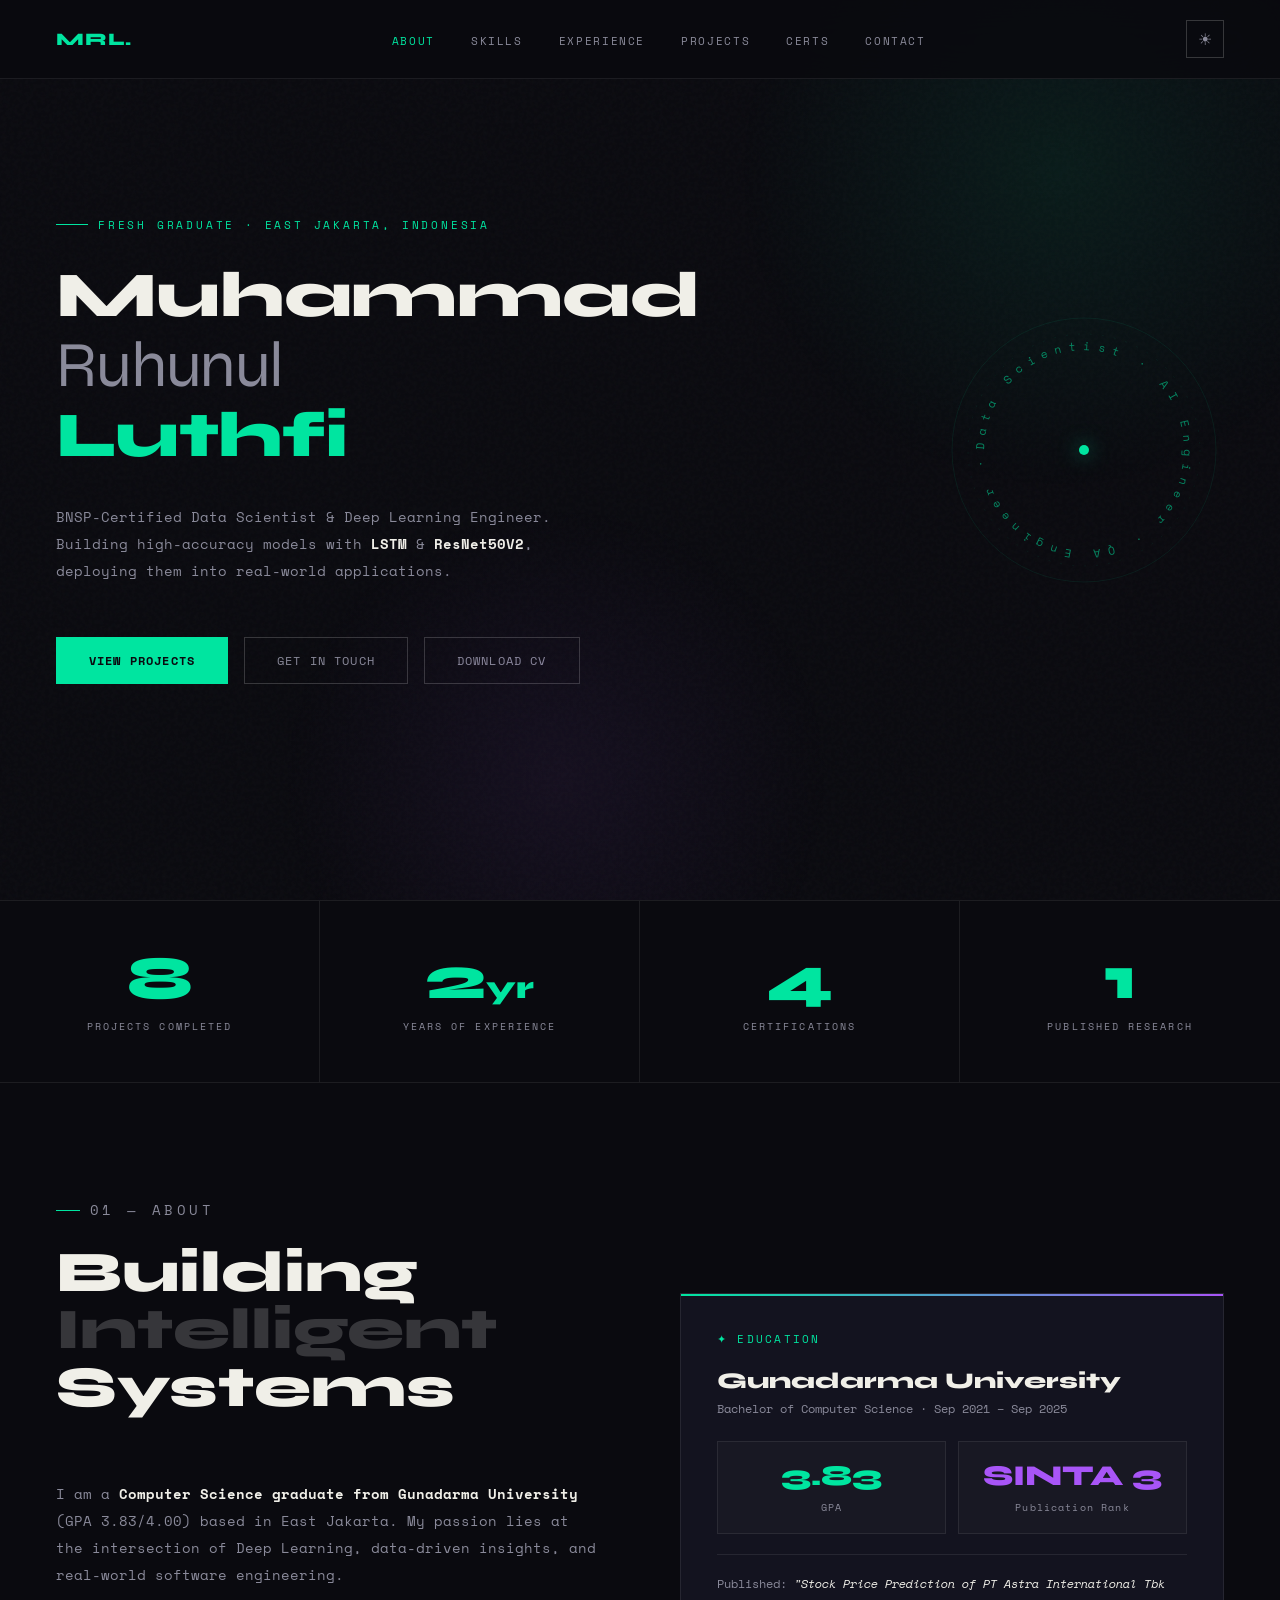
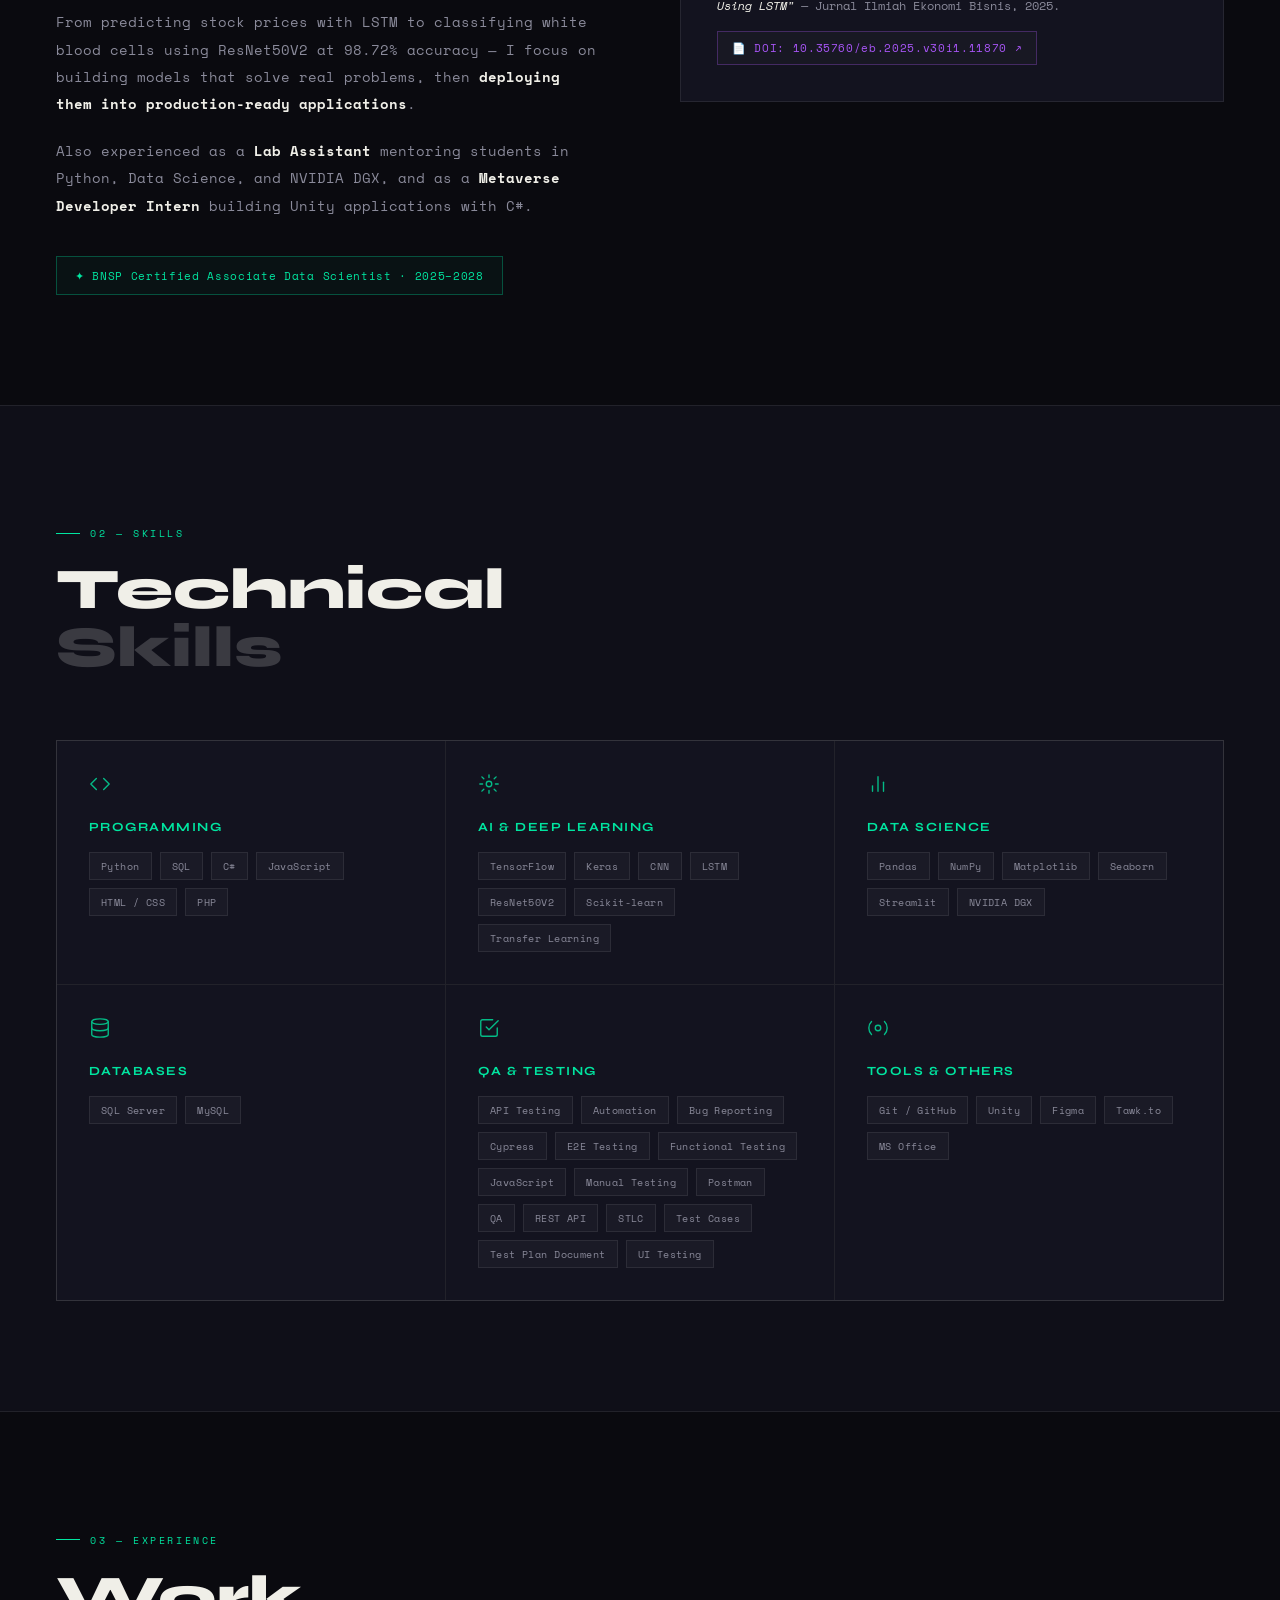
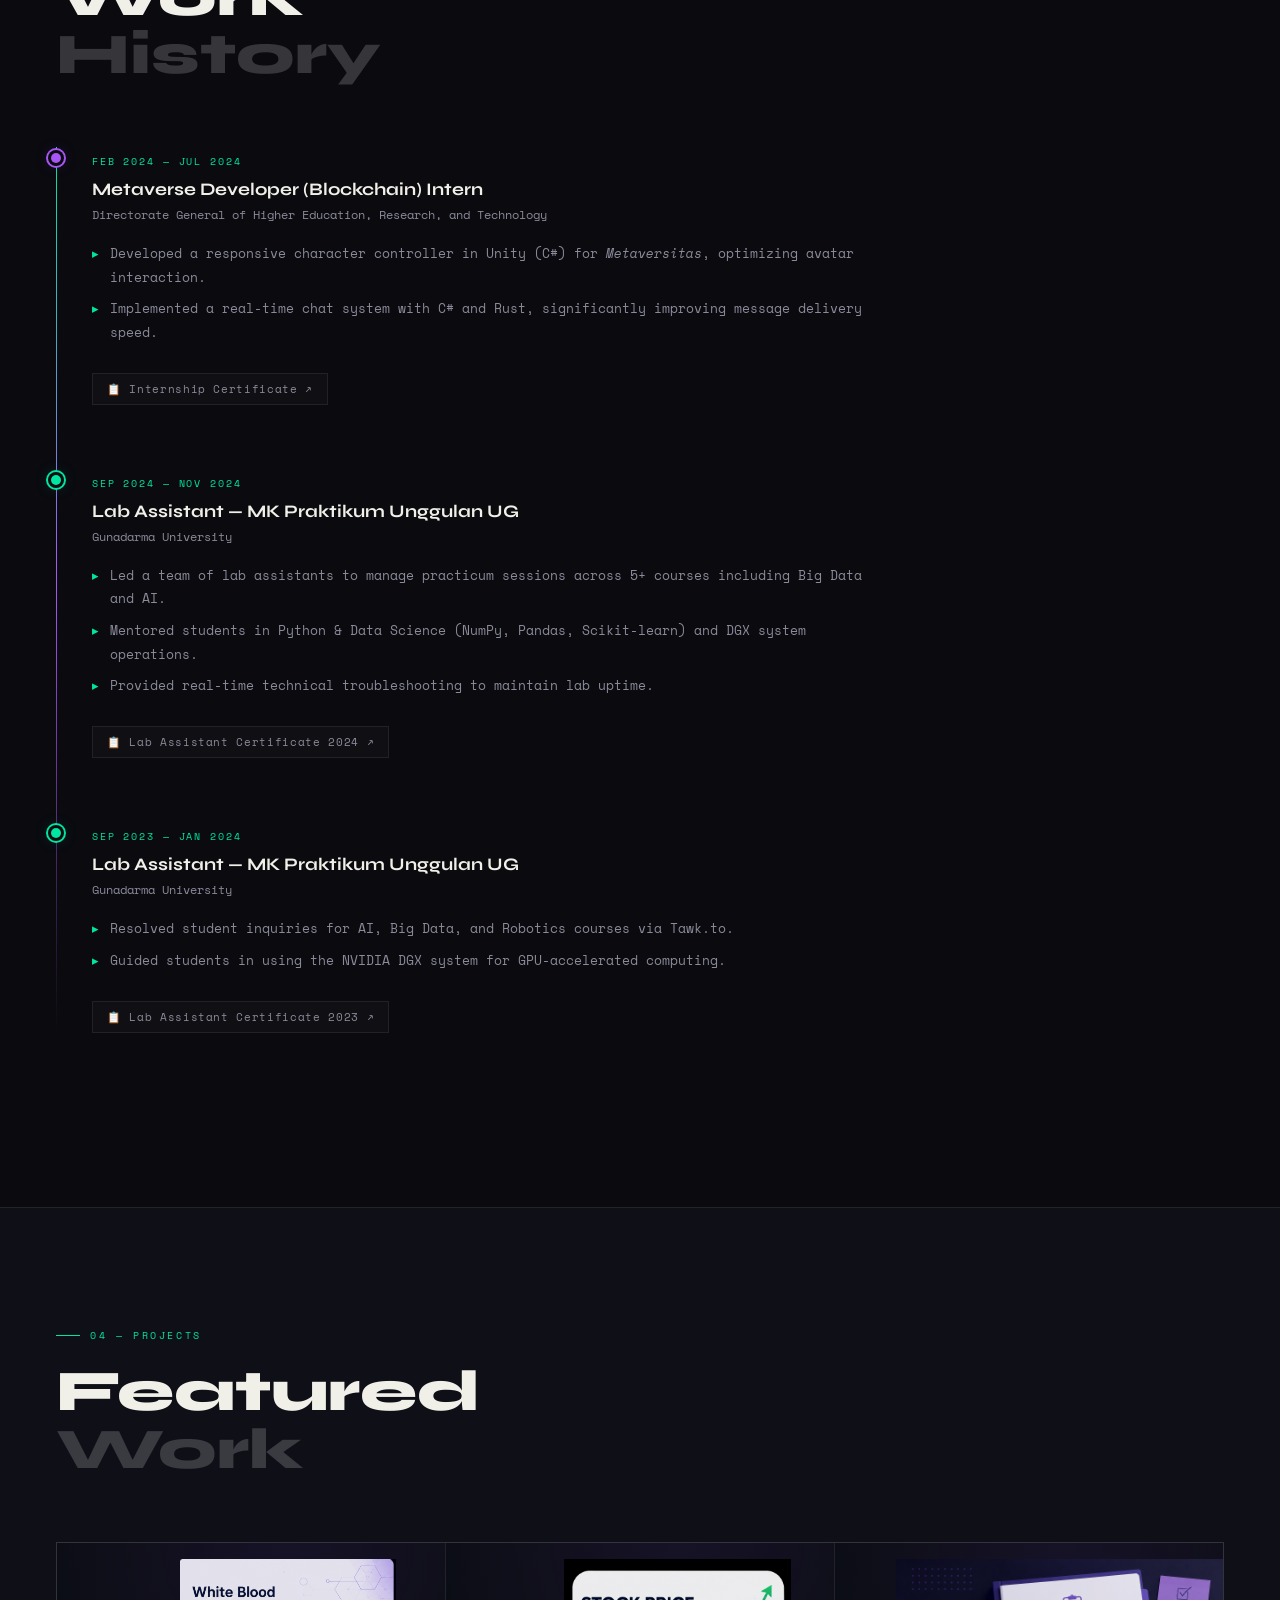
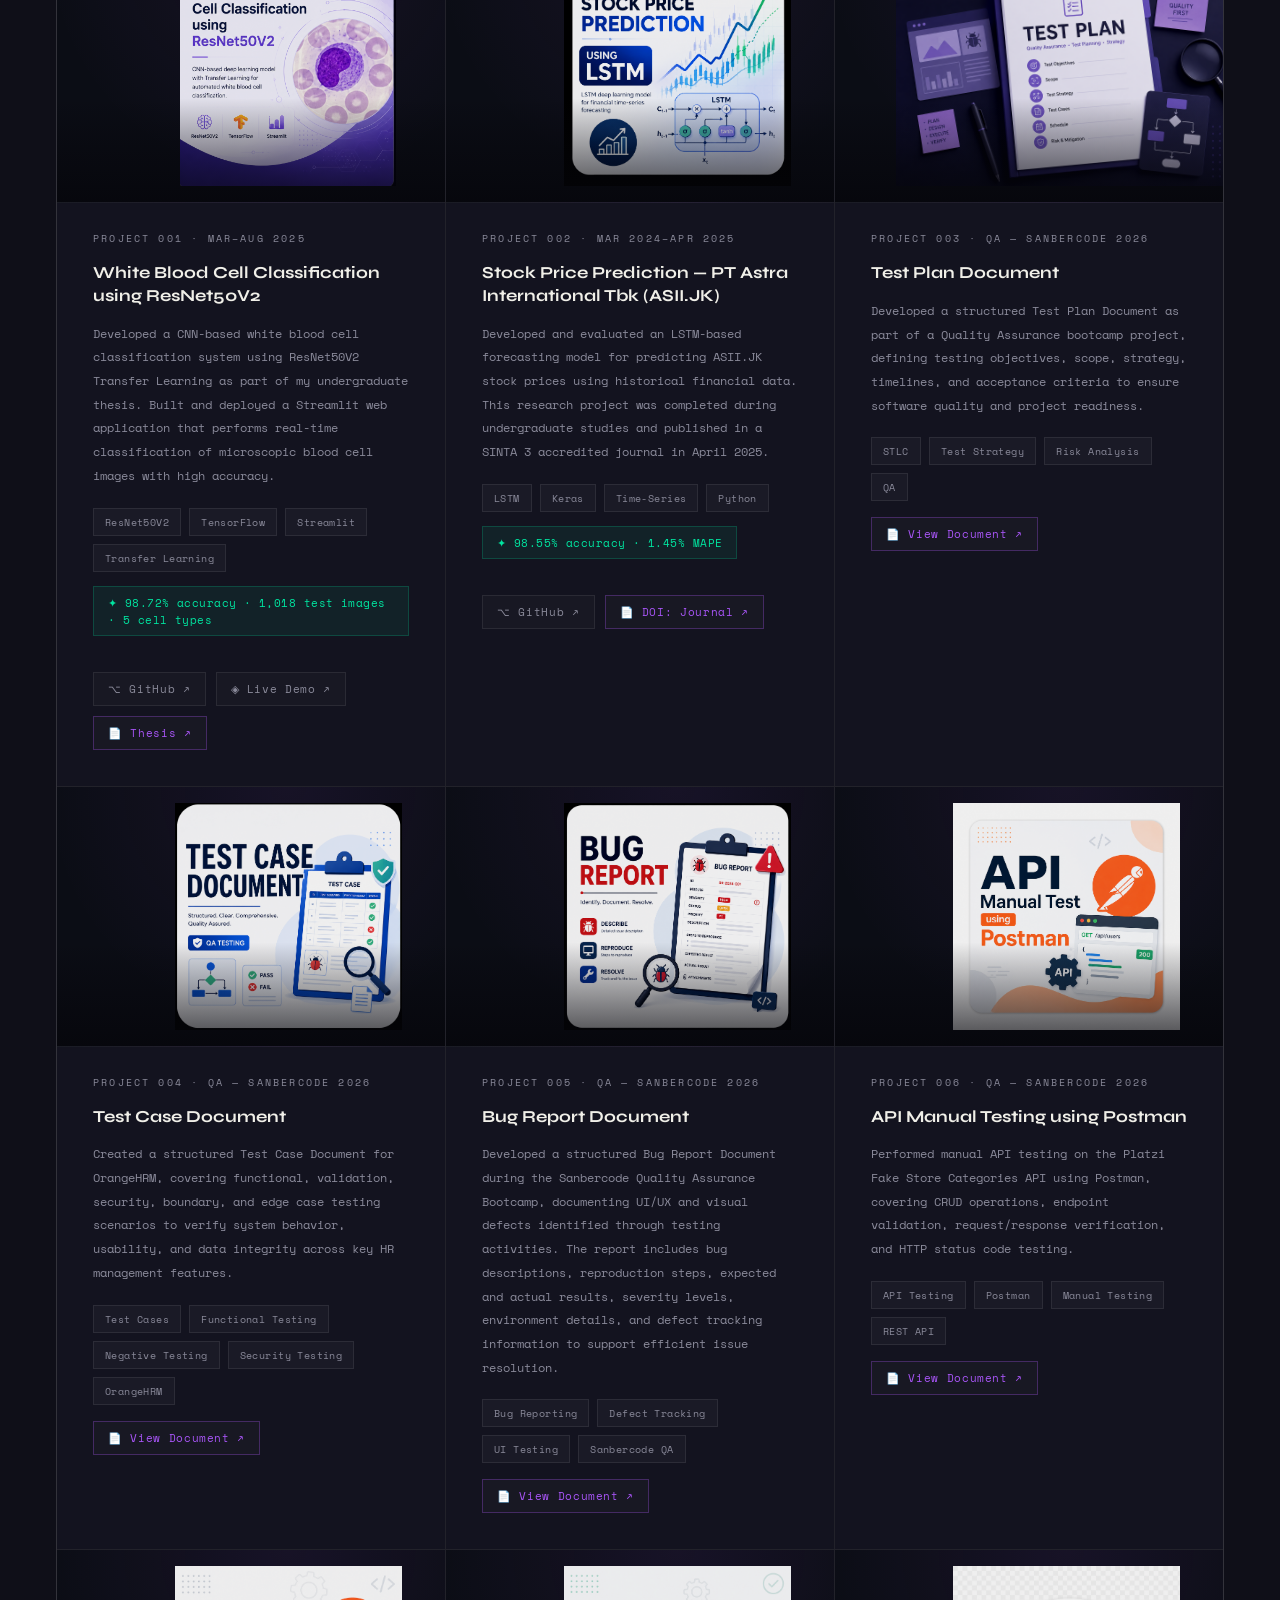
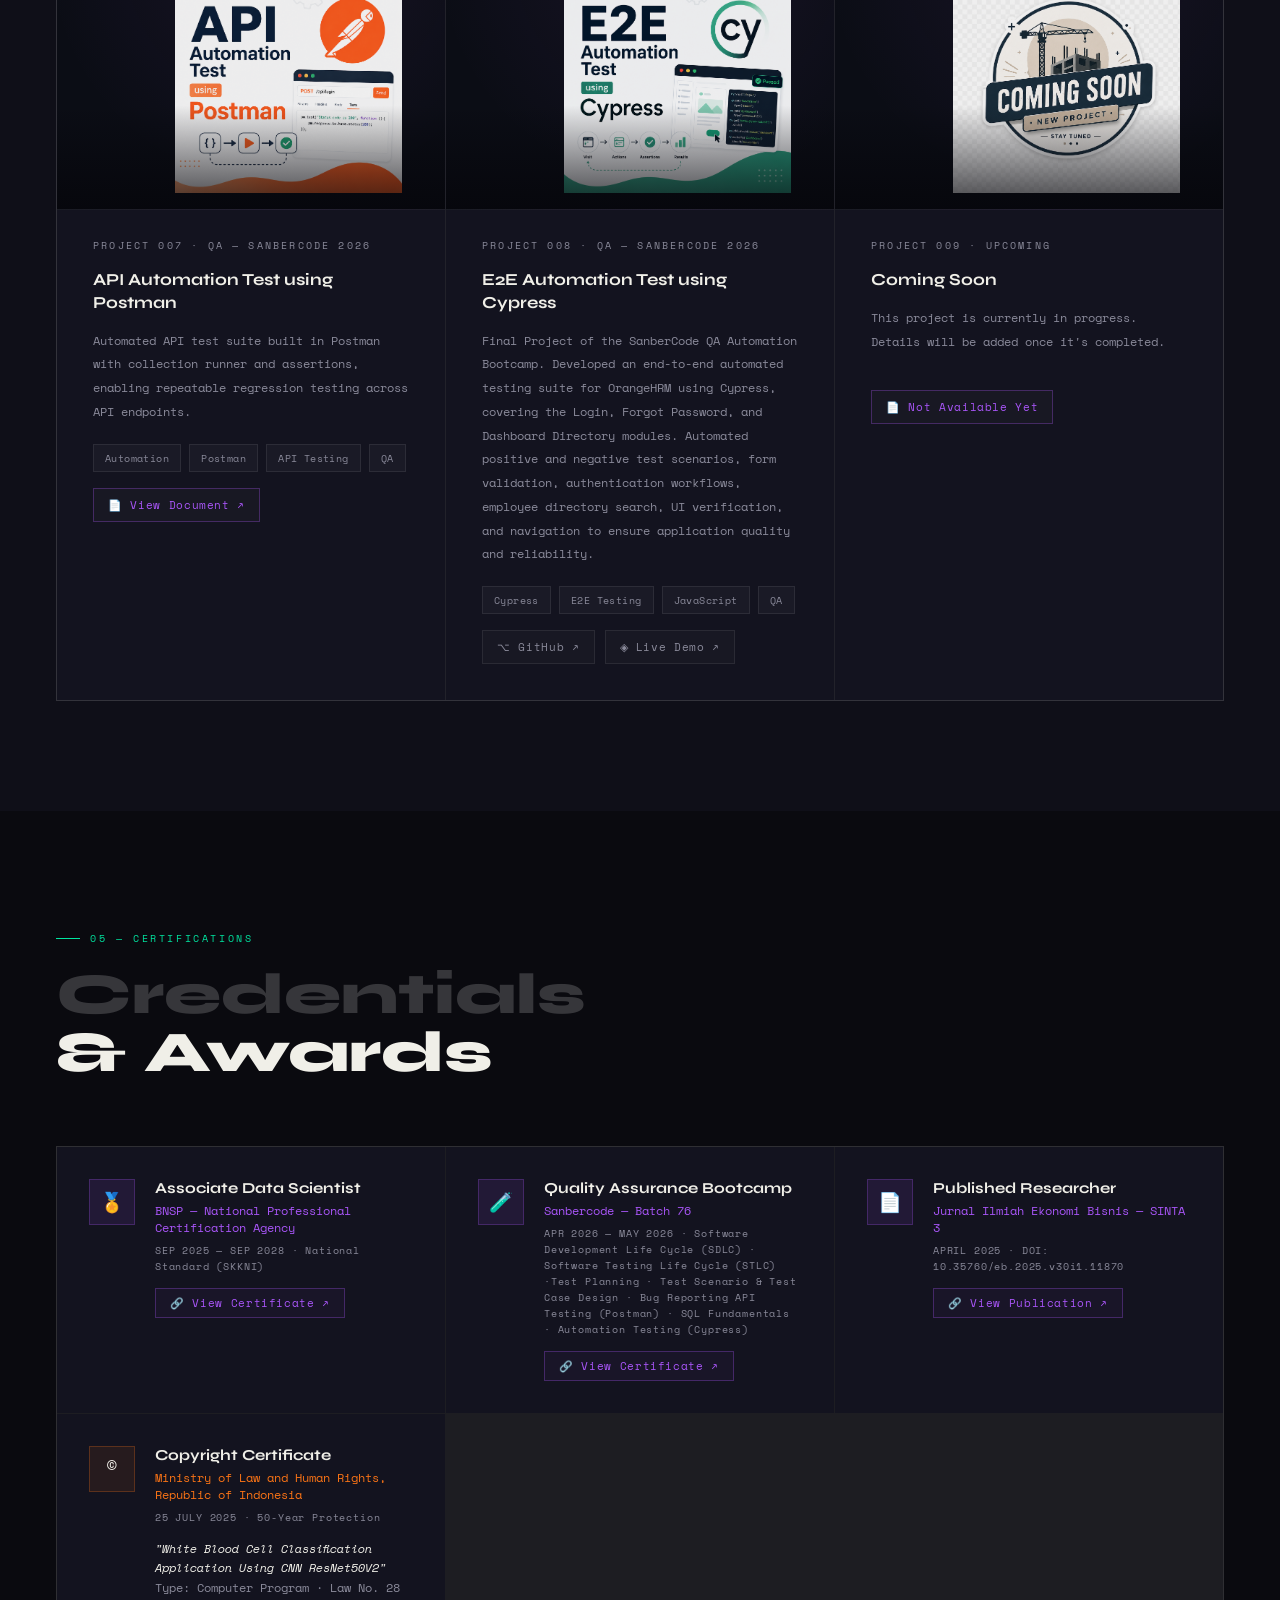
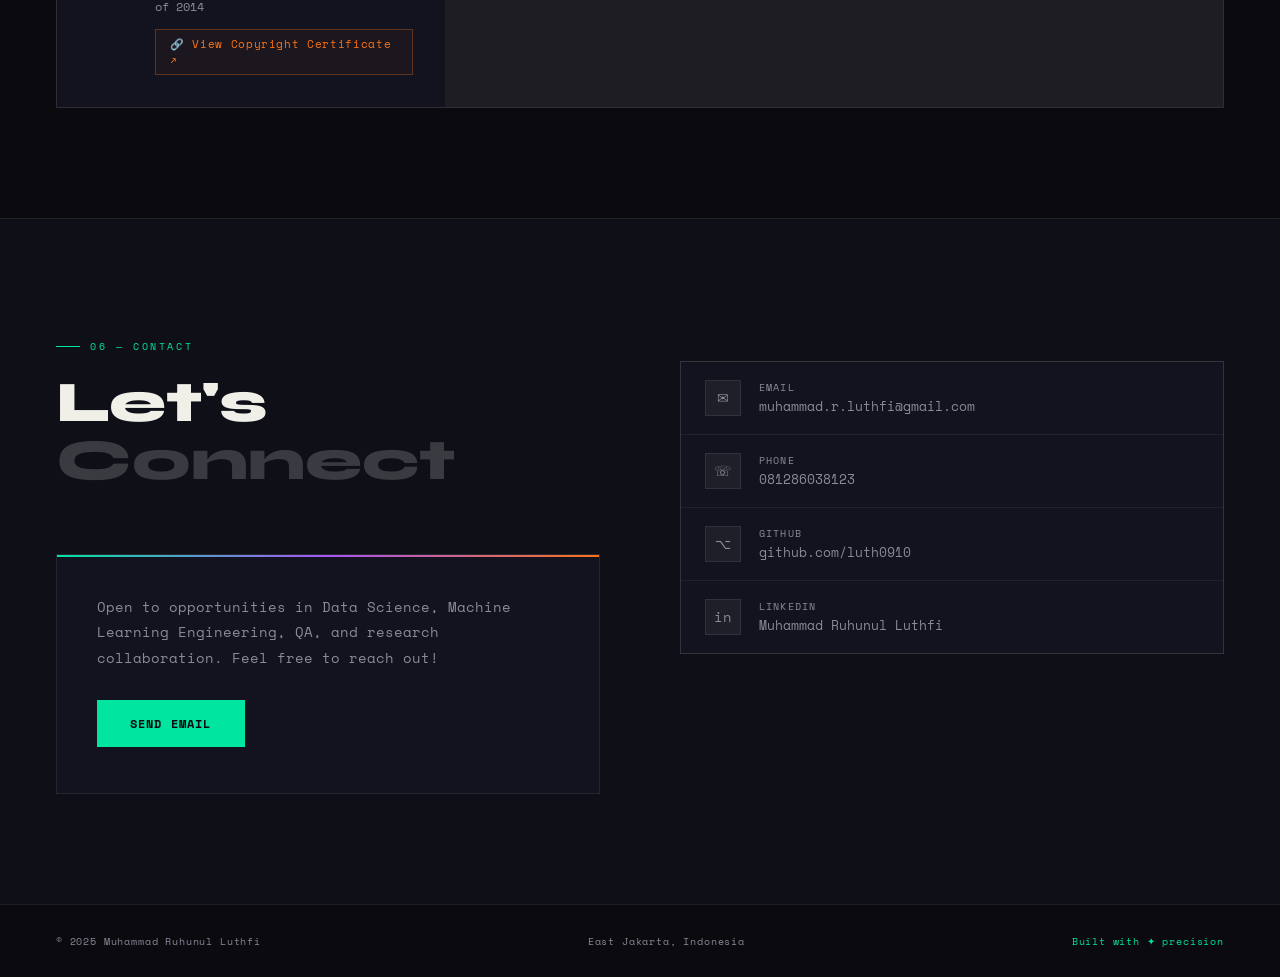
==== commit 49cd555f: "add code" ====
--- a/index.html
+++ b/index.html
@@ -210,9 +210,22 @@
             </svg>
           </span>
           <div class="skill-card-title">QA & Testing</div>
-          <div class="skill-tags">
-            <span class="tag">Postman</span><span class="tag">Cypress</span><span class="tag">Test Planning</span><span class="tag">Bug Reporting</span><span class="tag">API Testing</span><span class="tag">STLC</span>
-          </div>
+         <div class="skill-tags">
+<span class="tag">API Testing</span>
+<span class="tag">Automation</span>
+<span class="tag">Bug Reporting</span>
+<span class="tag">Cypress</span>
+<span class="tag">E2E Testing</span>
+<span class="tag">Functional Testing</span>
+<span class="tag">JavaScript</span>
+<span class="tag">Manual Testing</span>
+<span class="tag">Postman</span>
+<span class="tag">QA</span>
+<span class="tag">REST API</span>
+<span class="tag">STLC</span>
+<span class="tag">Test Cases</span>
+<span class="tag">Test Plan Document</span>
+<span class="tag">UI Testing</span></div>
         </div>
         <div class="skill-card reveal">
           <span class="skill-card-icon">
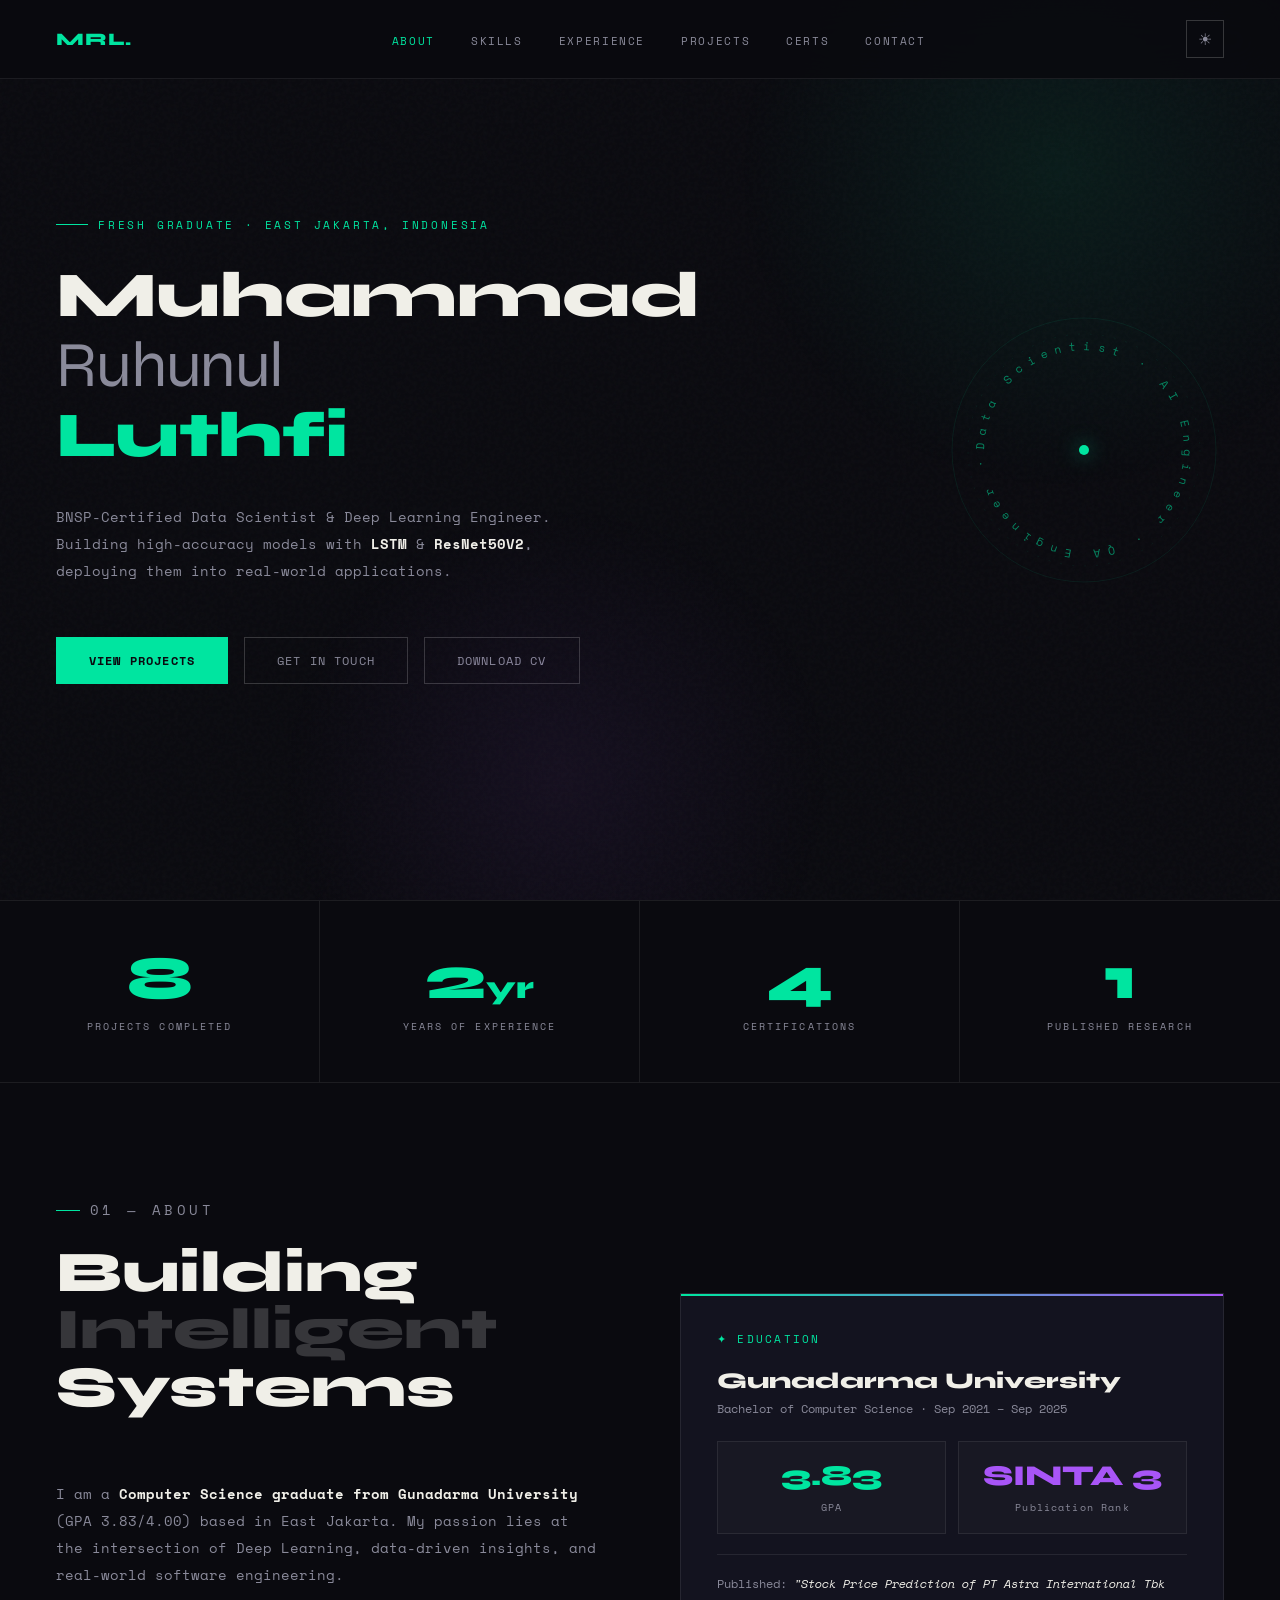
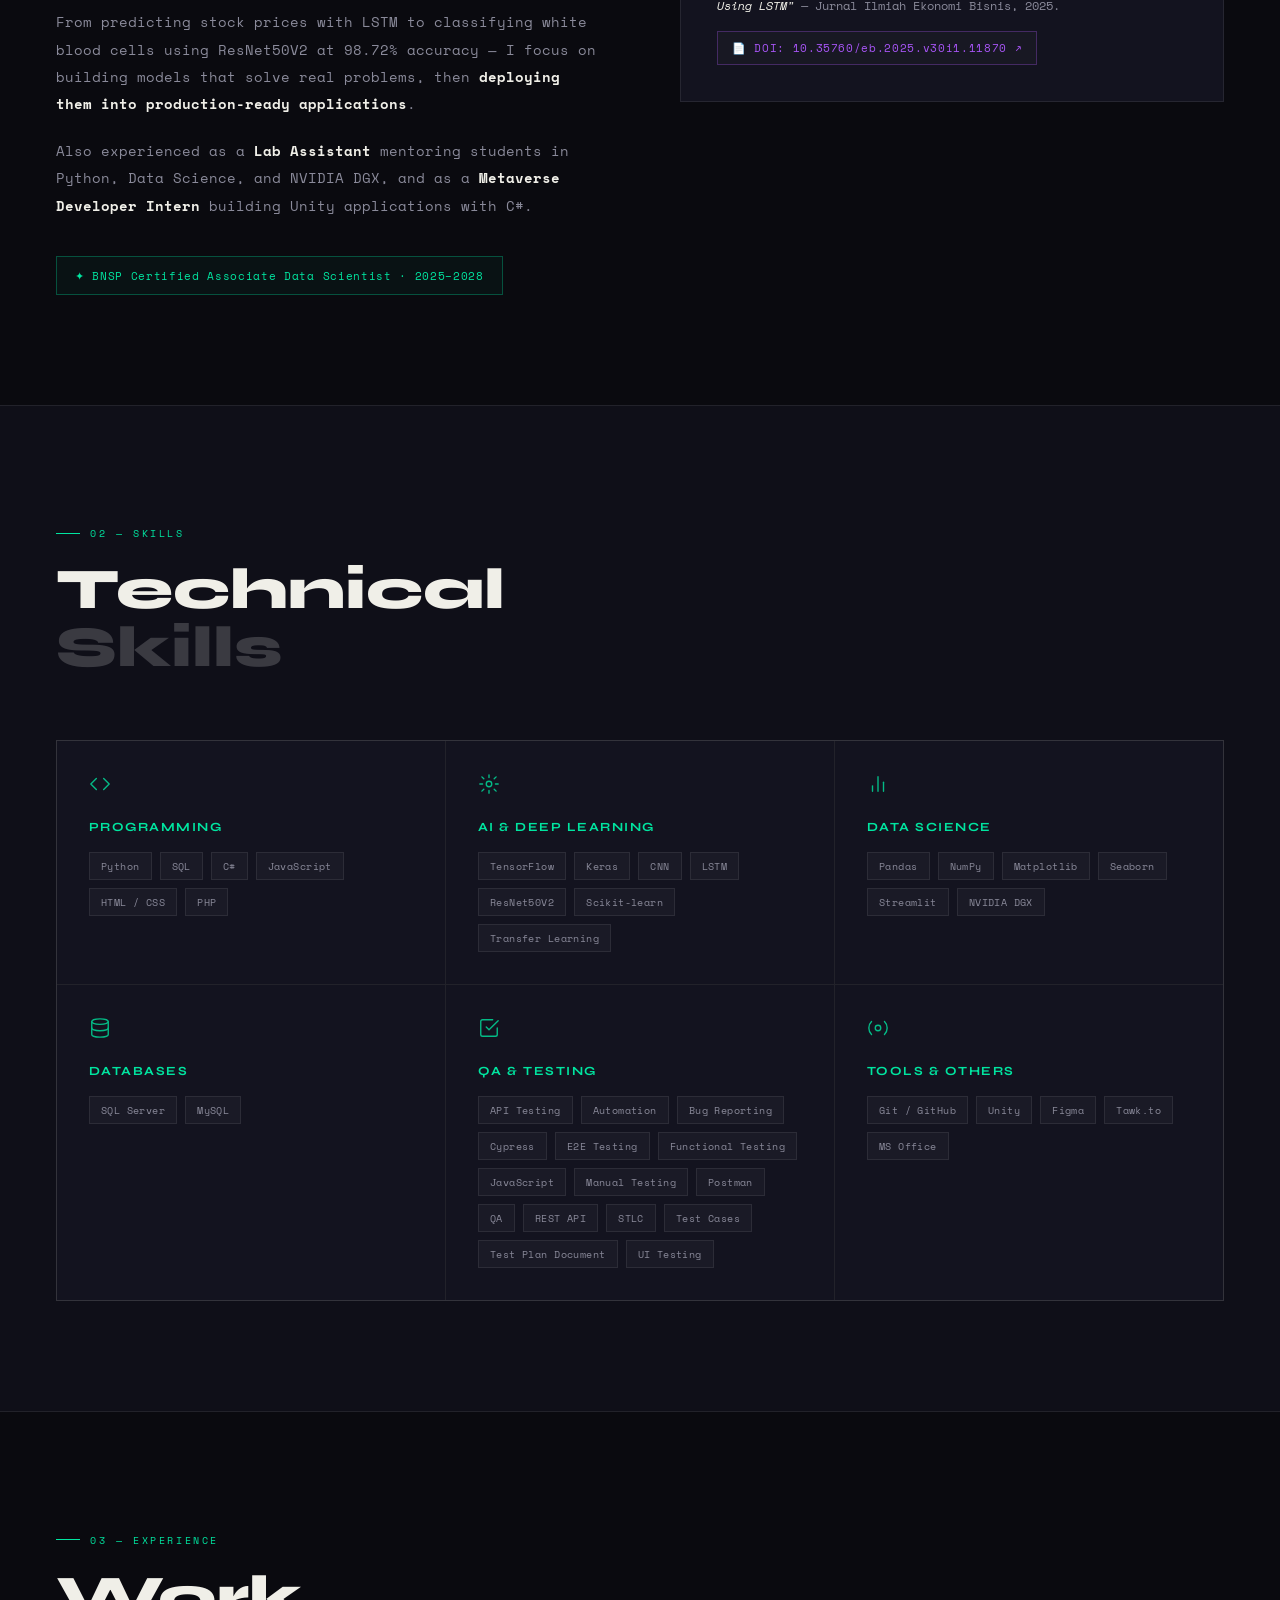
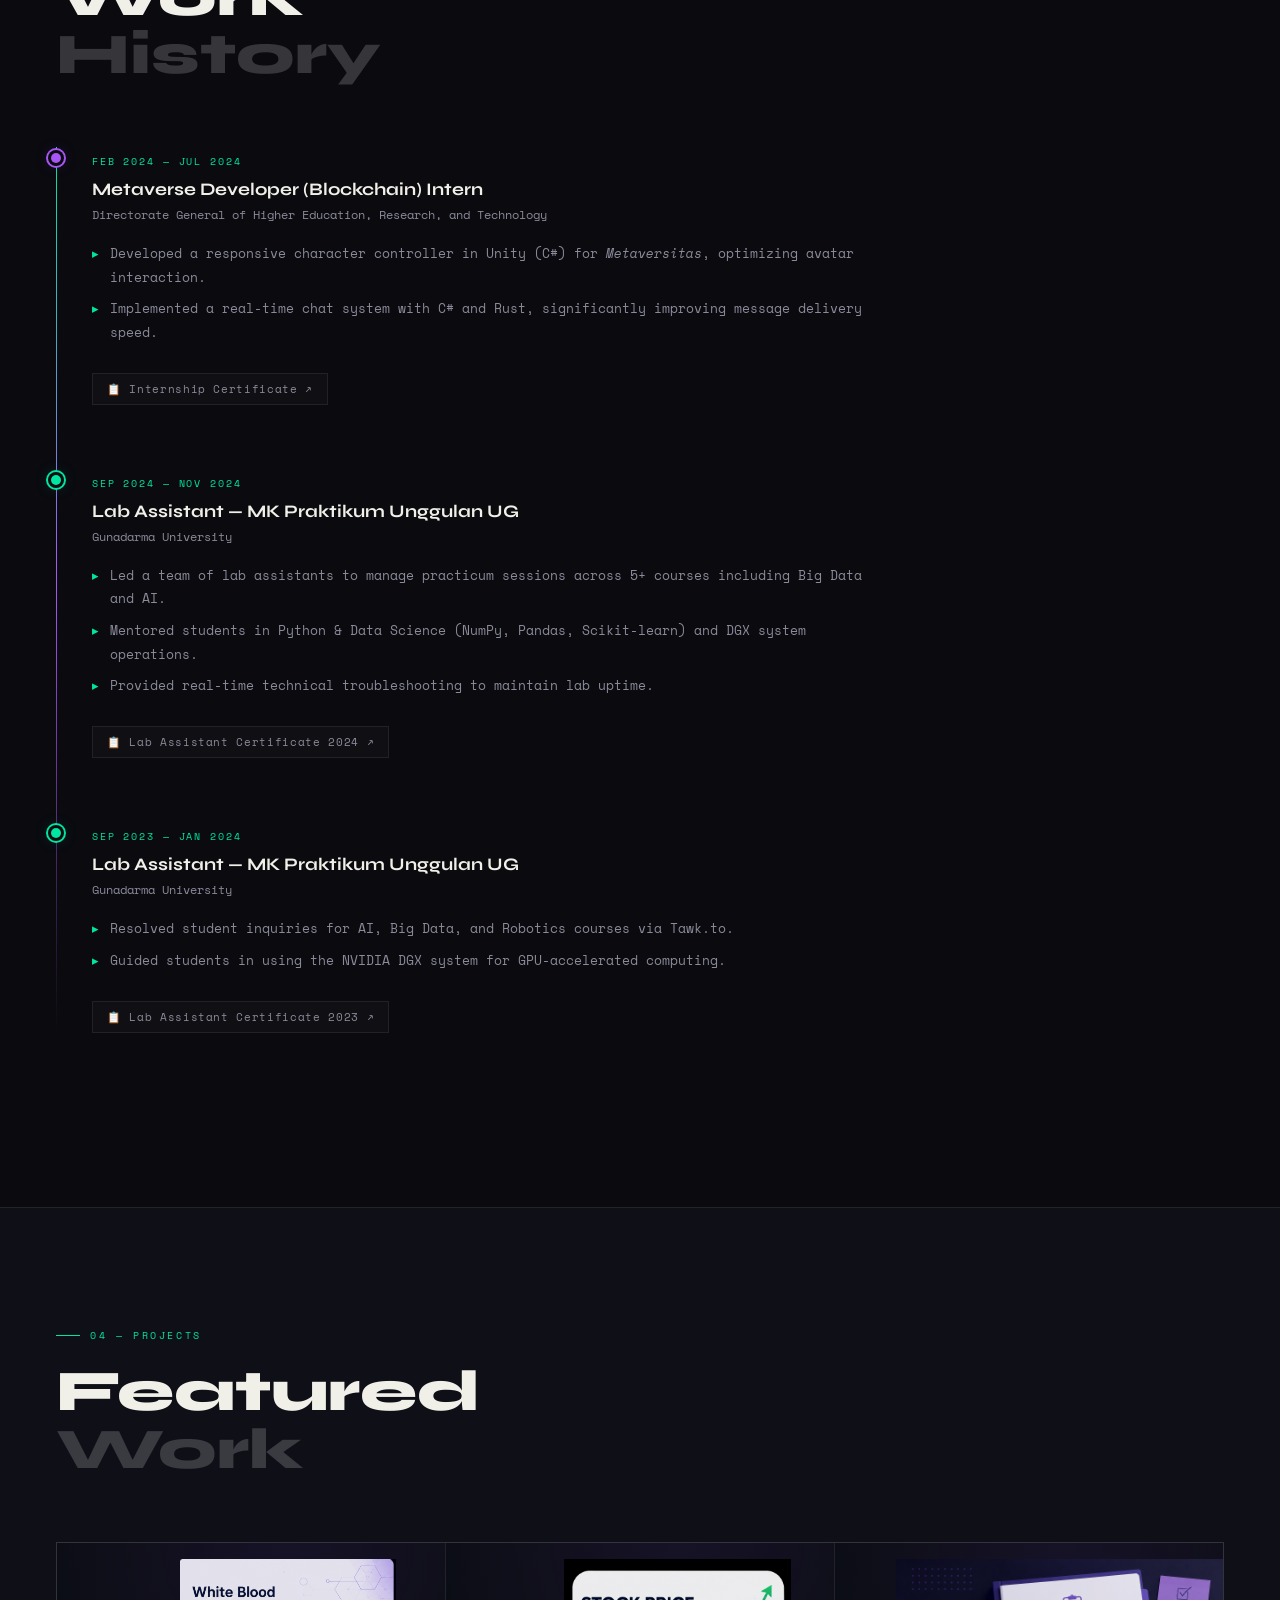
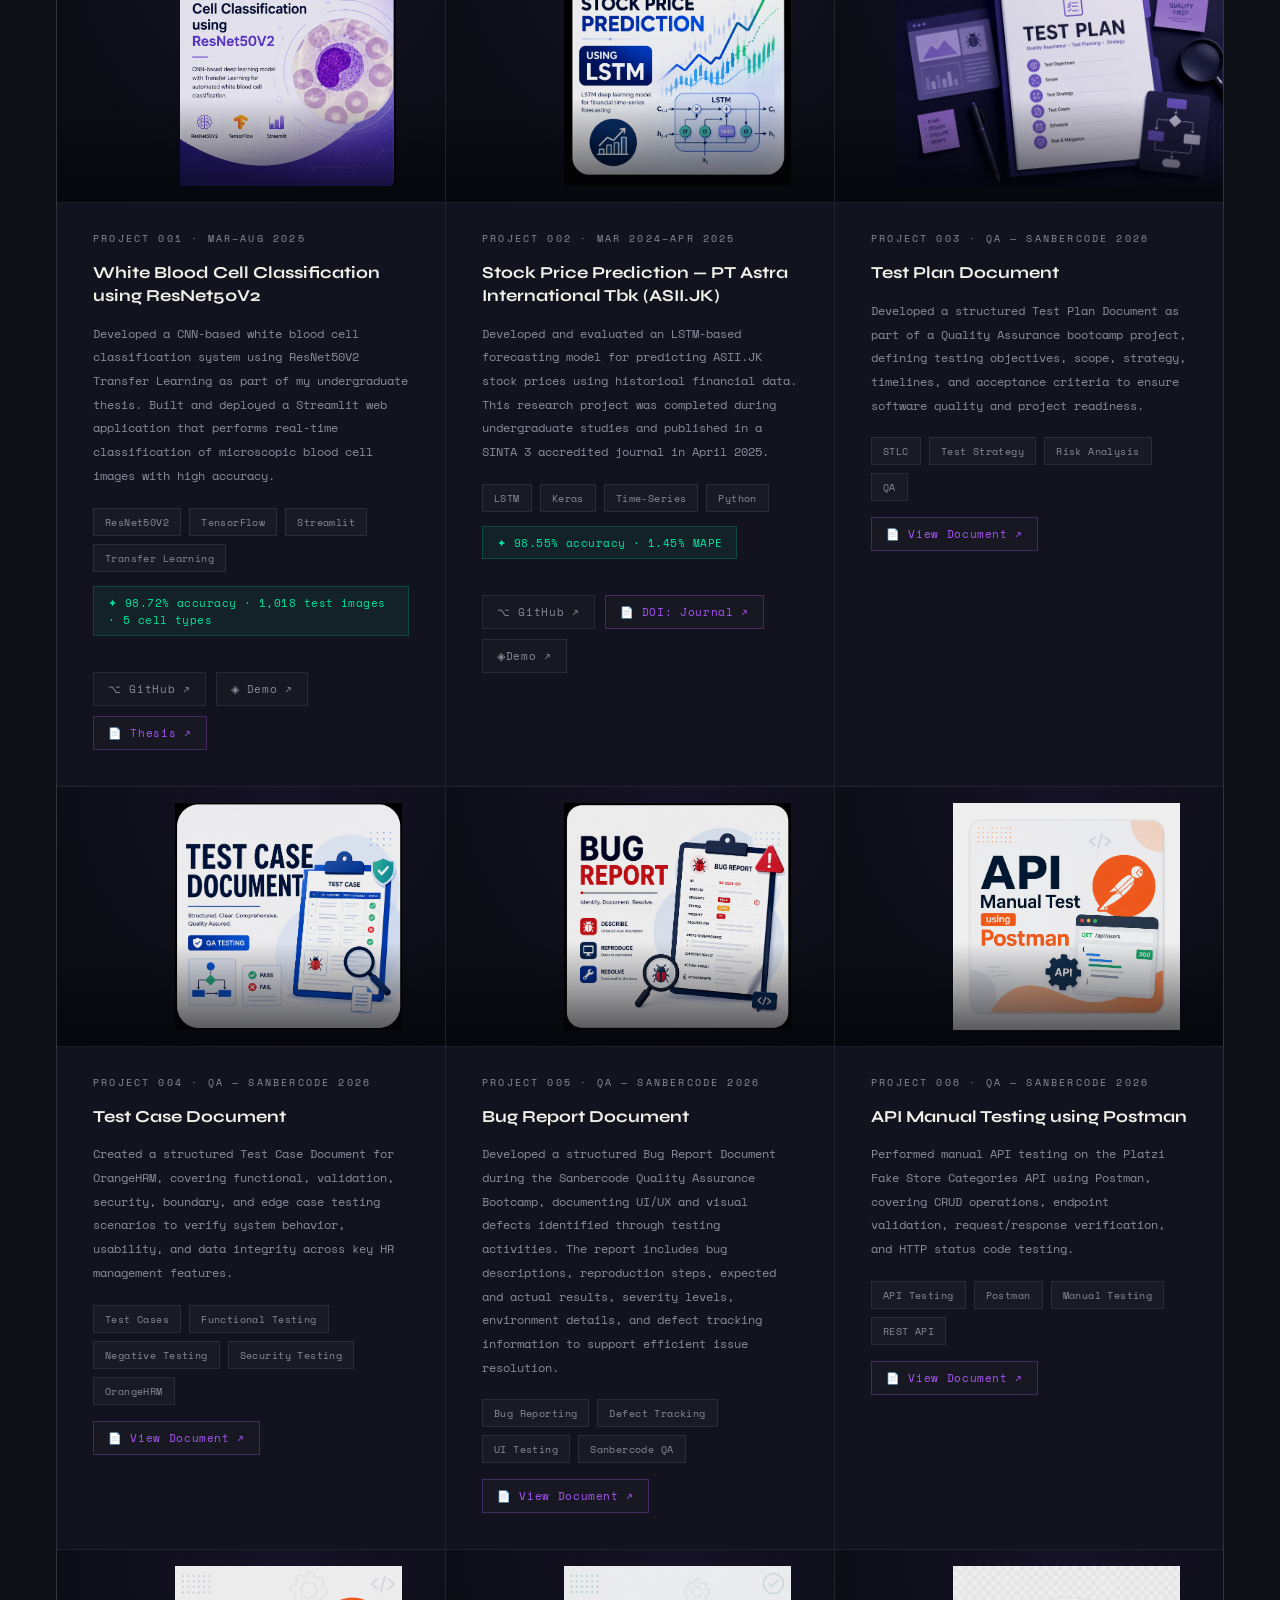
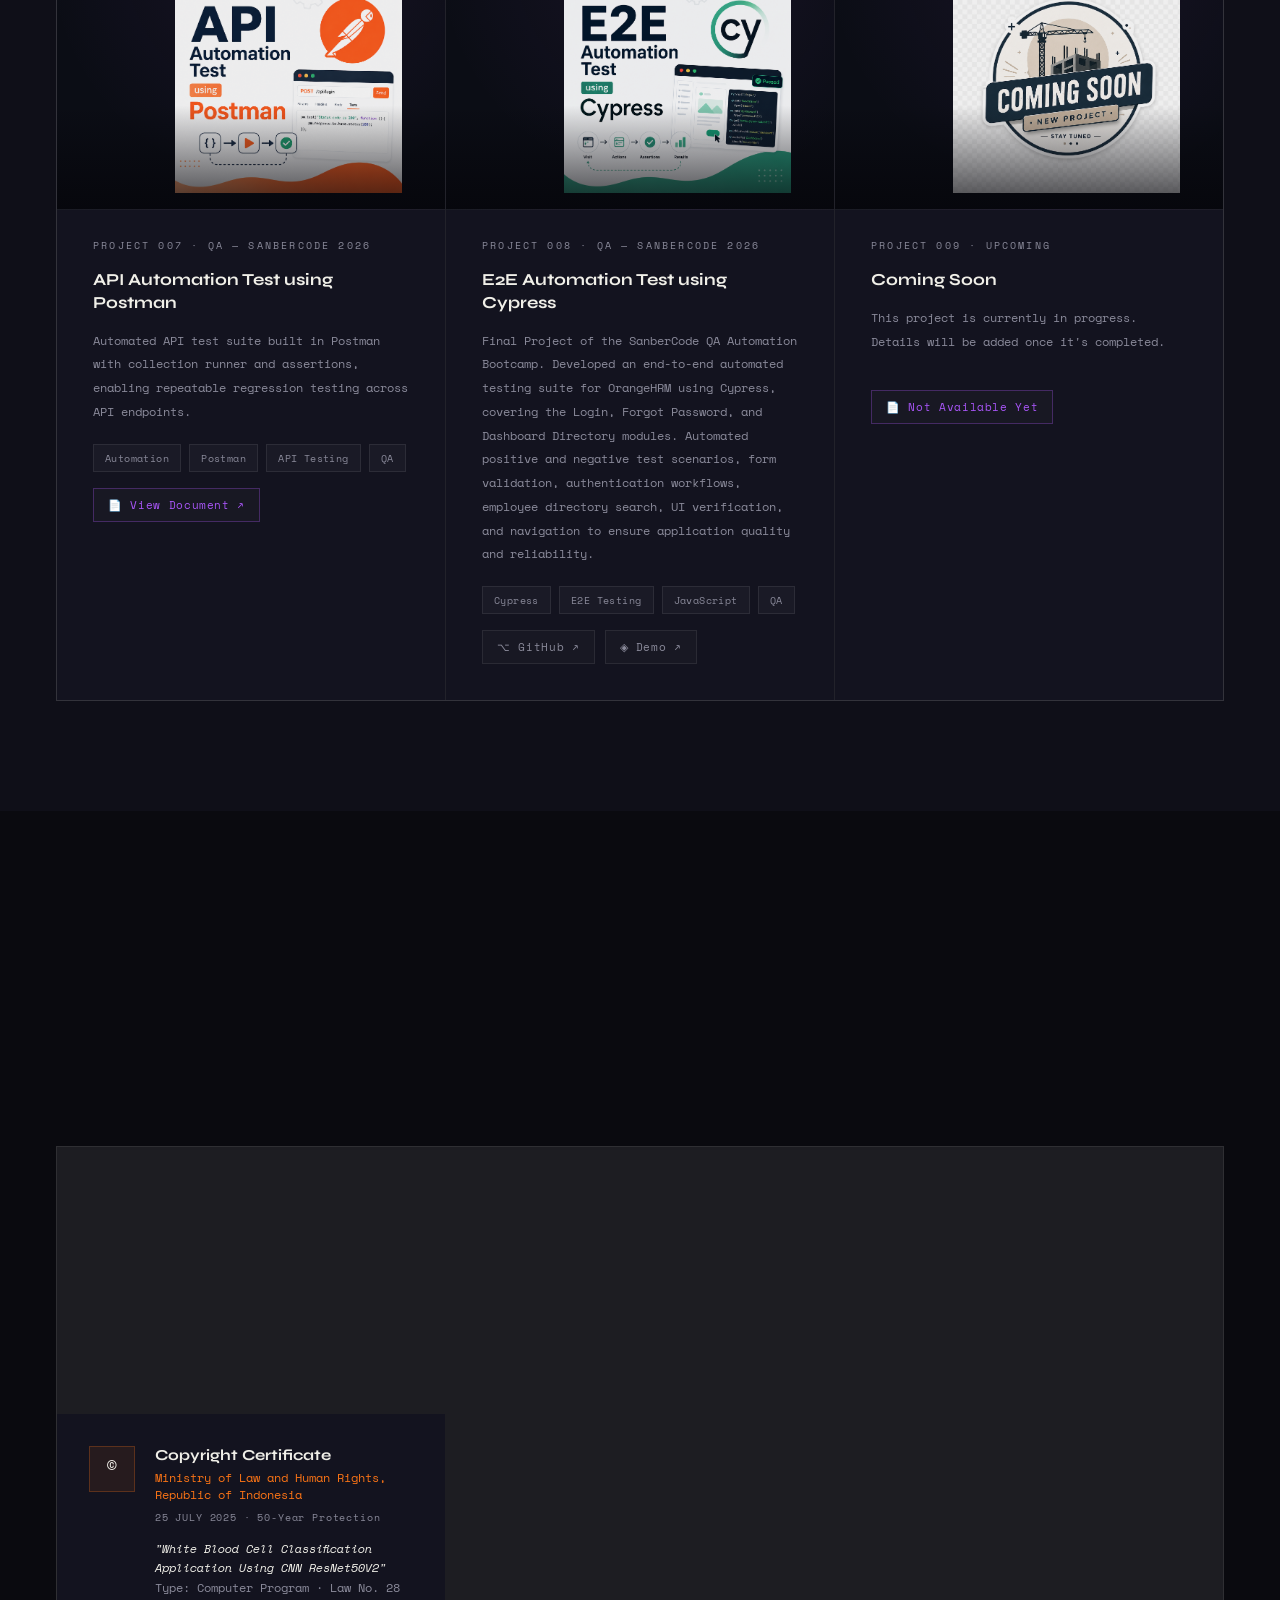
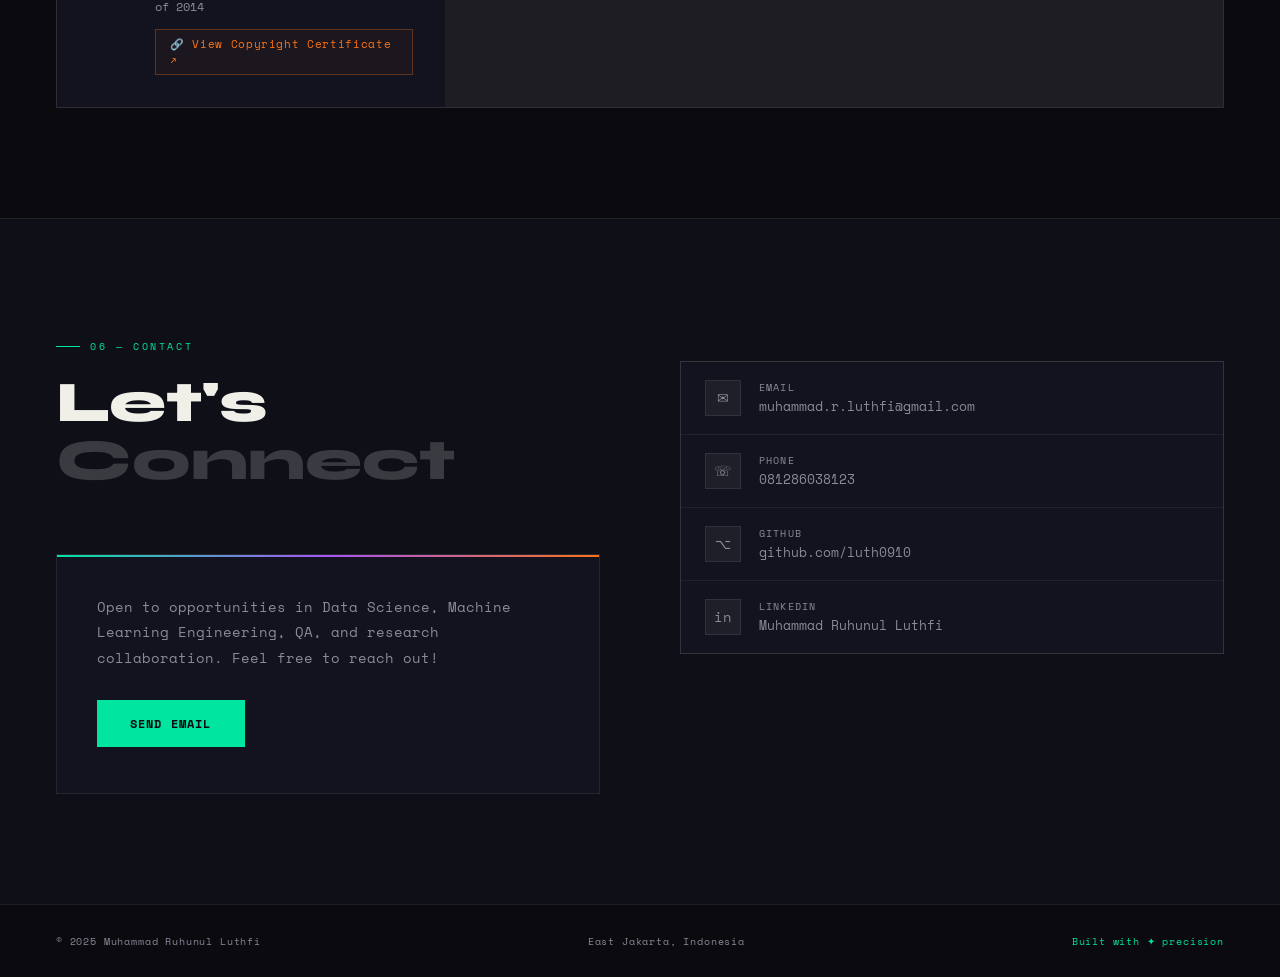
==== commit a4026617: "fix: update title and demo links in index.html" ====
--- a/index.html
+++ b/index.html
@@ -3,7 +3,7 @@
   <head>
     <meta charset="UTF-8" />
     <meta name="viewport" content="width=device-width, initial-scale=1.0" />
-    <title>Luthfi — Data Scientist & AI Engineer</title>
+    <title>Portfolio — Luthfi</title>
     <link rel="preconnect" href="https://fonts.googleapis.com" />
     <link rel="stylesheet" type="text/css" href="styles.css" />
     <link href="https://fonts.googleapis.com/css2?family=Space+Mono:ital,wght@0,400;0,700;1,400&family=Syne:wght@400;700;800&display=swap" rel="stylesheet" />
@@ -309,7 +309,7 @@
           <div class="project-metric" style="margin-top: 14px">✦ 98.72% accuracy · 1,018 test images · 5 cell types</div>
           <div class="project-links">
             <a href="https://github.com/luth0910/wbc-classification-resnet50v2-link-here" target="_blank" class="project-link">⌥ GitHub ↗</a>
-            <a href="https://drive.google.com/file/d/1Cm1bW_-eI8F0QAoIrH8C0AED4fyKKavx/view" target="_blank" class="project-link">◈ Live Demo ↗</a>
+            <a href="https://drive.google.com/file/d/1Cm1bW_-eI8F0QAoIrH8C0AED4fyKKavx/view?usp=drive_link" target="_blank" class="project-link">◈ Demo ↗</a>
             <a
               href="https://library.gunadarma.ac.id/repository/read/[base64]"
               target="_blank"
@@ -332,8 +332,10 @@
           <div class="skill-tags"><span class="tag">LSTM</span><span class="tag">Keras</span><span class="tag">Time-Series</span><span class="tag">Python</span></div>
           <div class="project-metric" style="margin-top: 14px">✦ 98.55% accuracy · 1.45% MAPE</div>
           <div class="project-links">
-            <a href="https://github.com/luth0910/lstm-stock-prediction-astra-link-here" target="_blank" class="project-link">⌥ GitHub ↗</a>
+            <a href="https://github.com/luth0910/model_deep_learning_prediksi_harga_saham" target="_blank" class="project-link">⌥ GitHub ↗</a>
             <a href="https://www.researchgate.net/publication/390933075_MODEL_DEEP_LEARNING_UNTUK_ANALISIS_PREDIKSI_HARGA_SAHAM_MENGGUNAKAN_METODE_LONG_SHORT-TERM_MEMORY_LSTM" target="_blank" class="project-link doi">📄 DOI: Journal ↗</a>
+                      <a href="https://drive.google.com/file/d/17adsIDxvNILjcI2a3IdkLlE4ZwQNHh6g/view?usp=drive_link" target="_blank" class="project-link">◈Demo ↗</a>
+
           </div>
         </div>
 
@@ -446,7 +448,7 @@
           <div class="skill-tags"><span class="tag">Cypress</span><span class="tag">E2E Testing</span><span class="tag">JavaScript</span><span class="tag">QA</span></div>
           <div class="project-links">
 <a href="https://github.com/luth0910/Final-Project_Automation-Testing" target="_blank" class="project-link">⌥ GitHub ↗</a>
-                      <a href="https://drive.google.com/file/d/1Q9Y_H9Mijh-Y1h3UY01DRwcTtsY47XUa/view?usp=drive_link" target="_blank" class="project-link">◈ Live Demo ↗</a>
+                      <a href="https://drive.google.com/file/d/1Q9Y_H9Mijh-Y1h3UY01DRwcTtsY47XUa/view?usp=drive_link" target="_blank" class="project-link">◈ Demo ↗</a>
 
           </div>          
         </div>
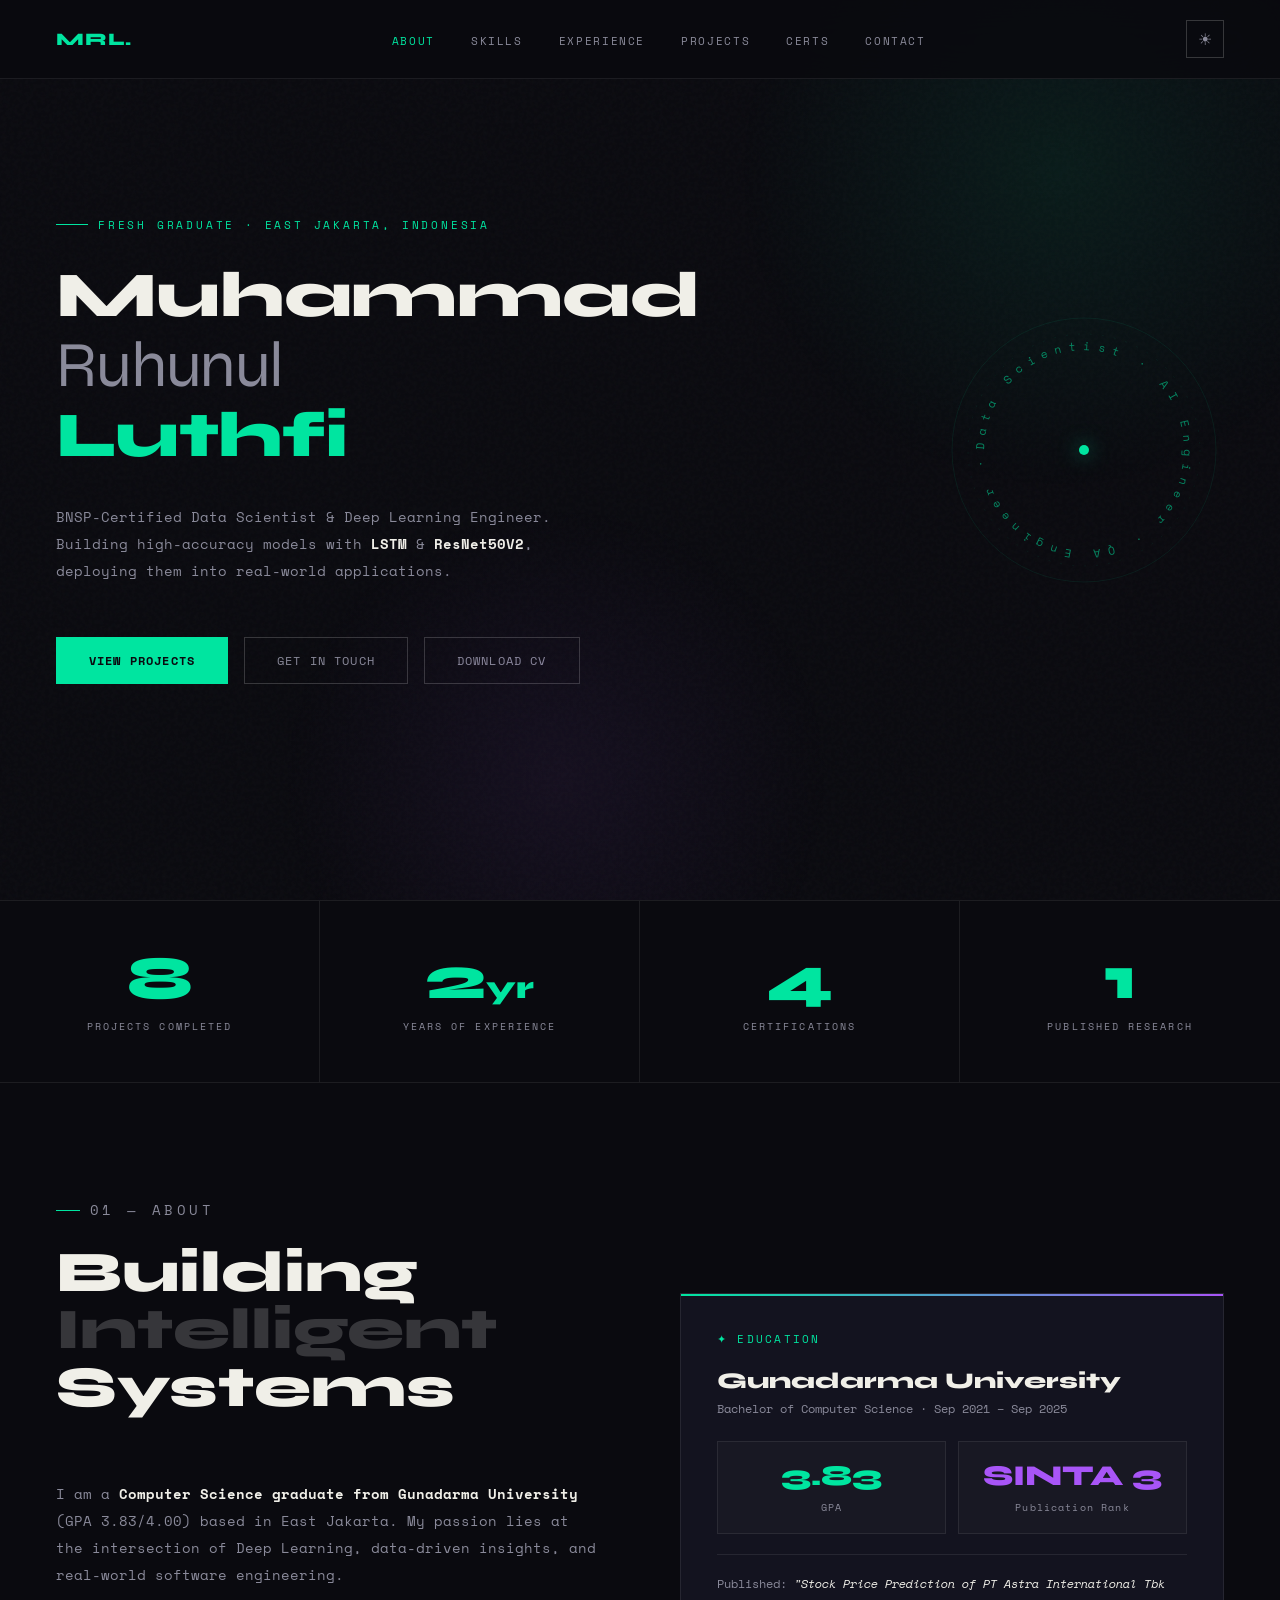
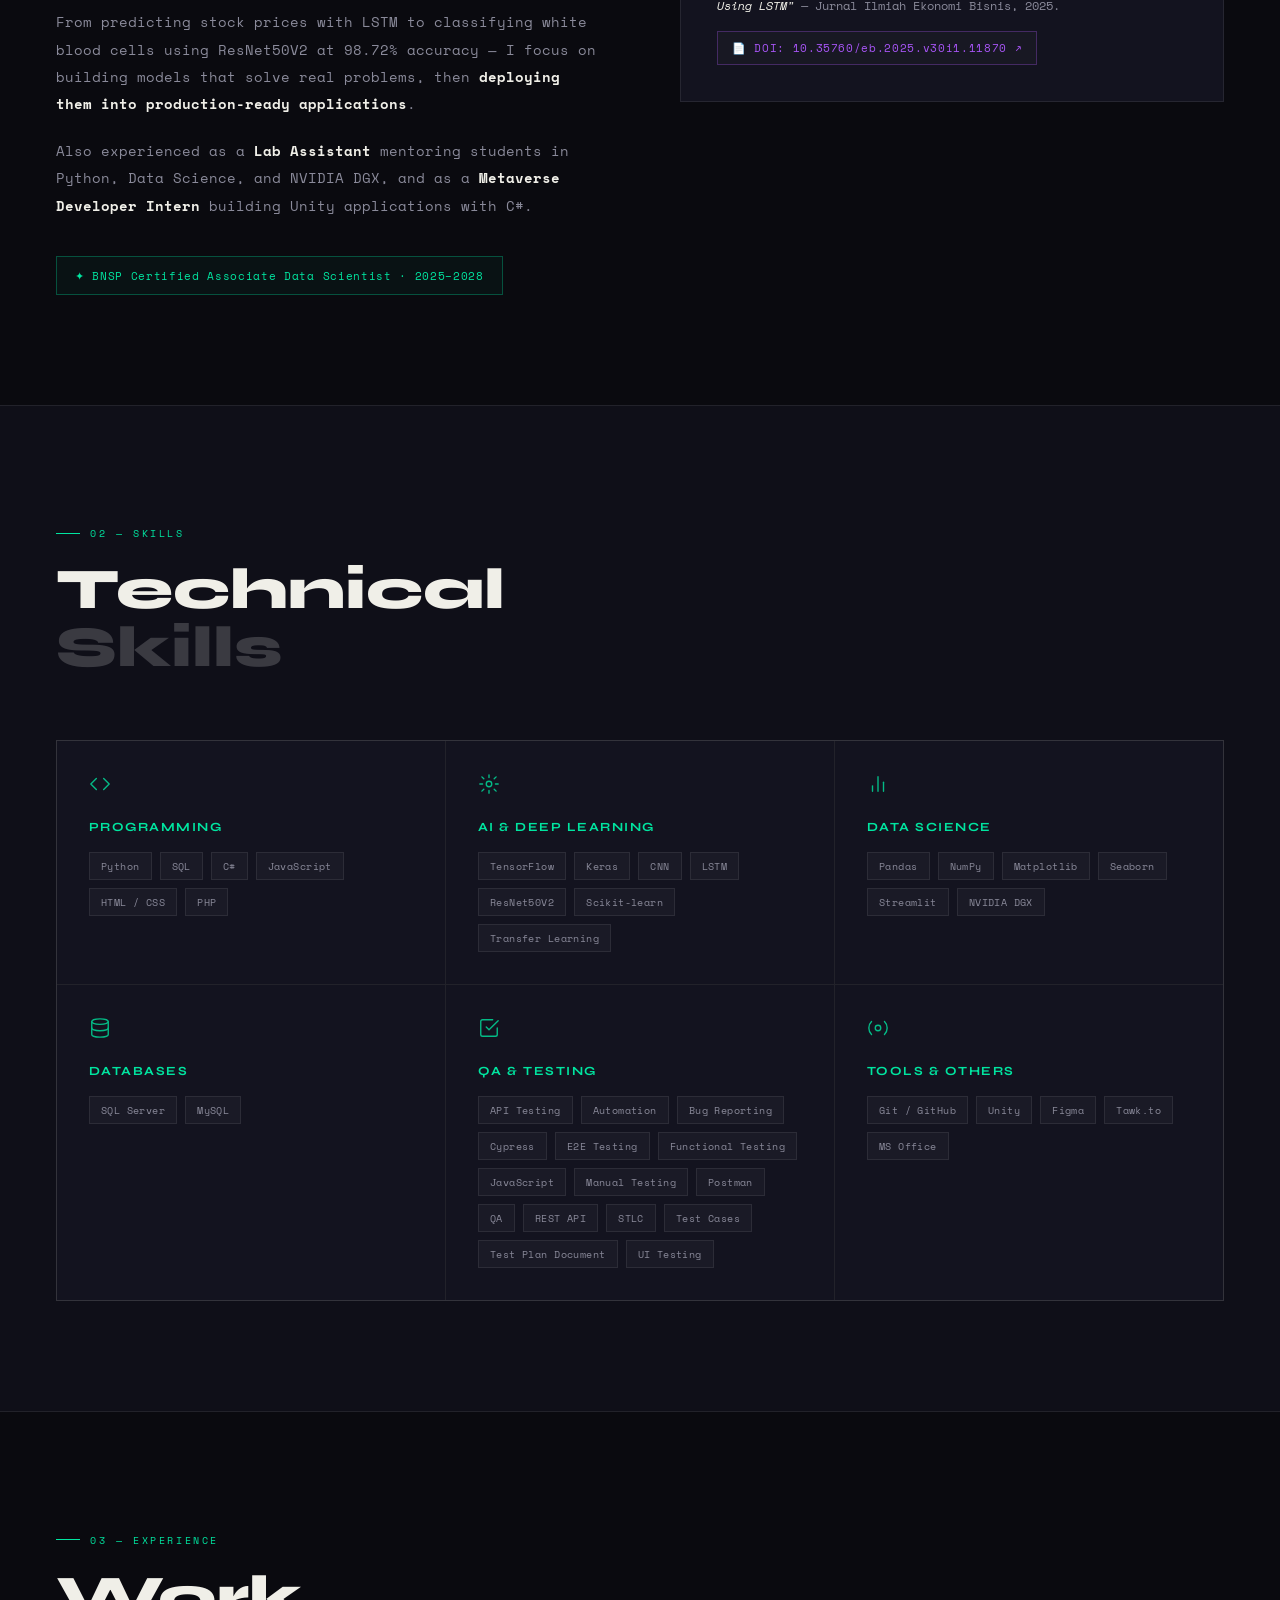
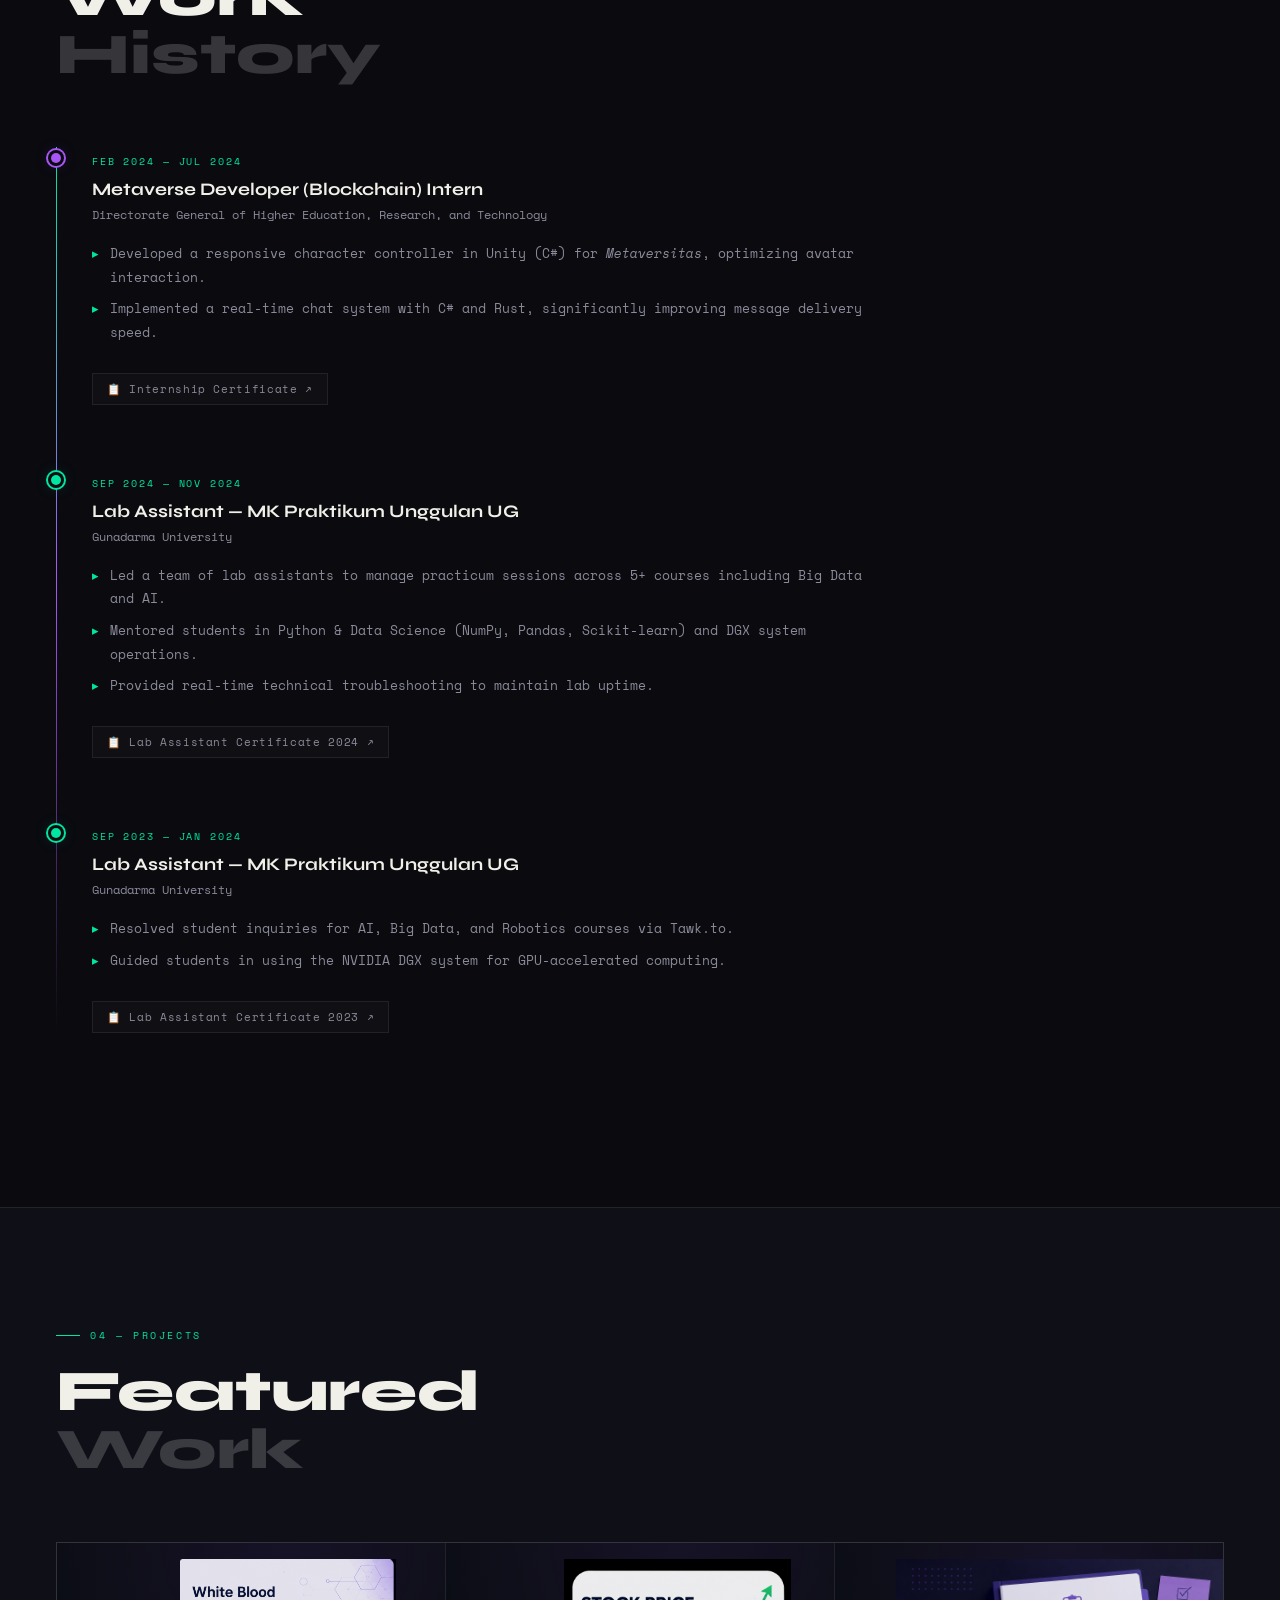
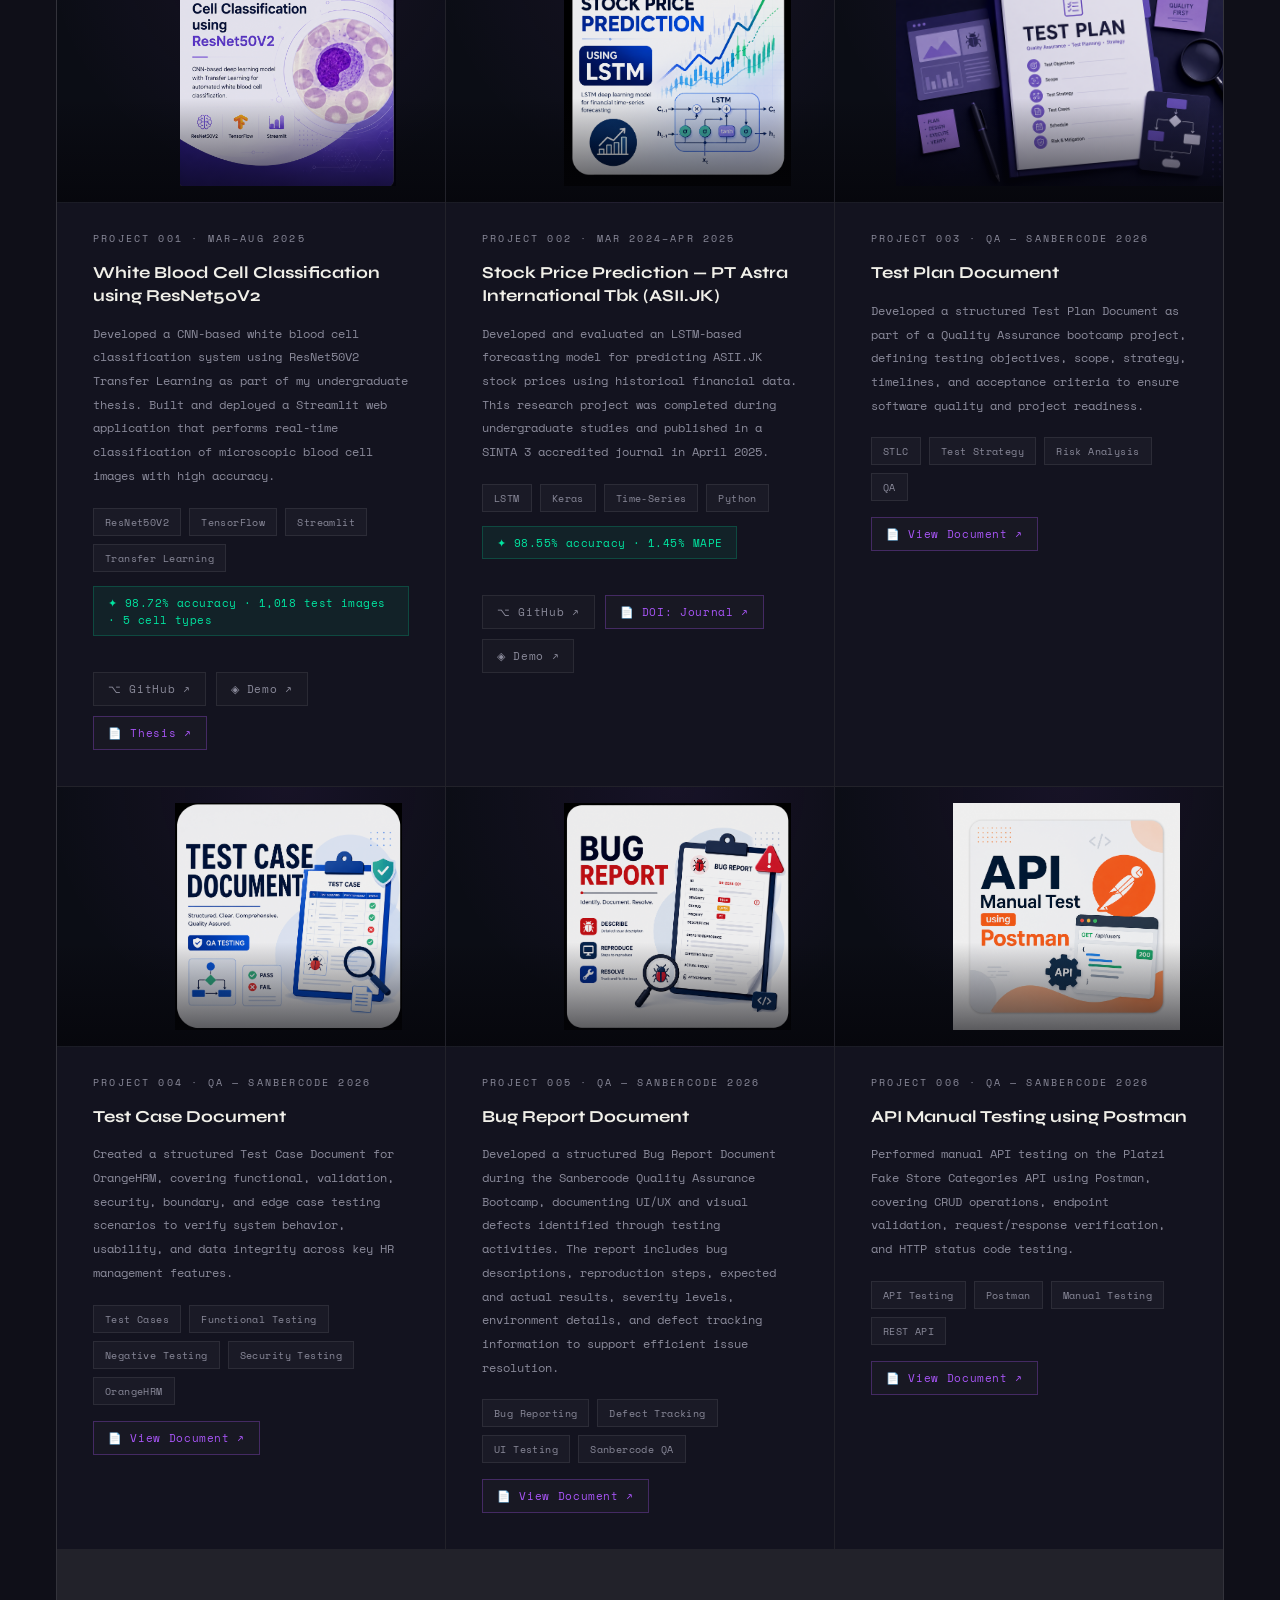
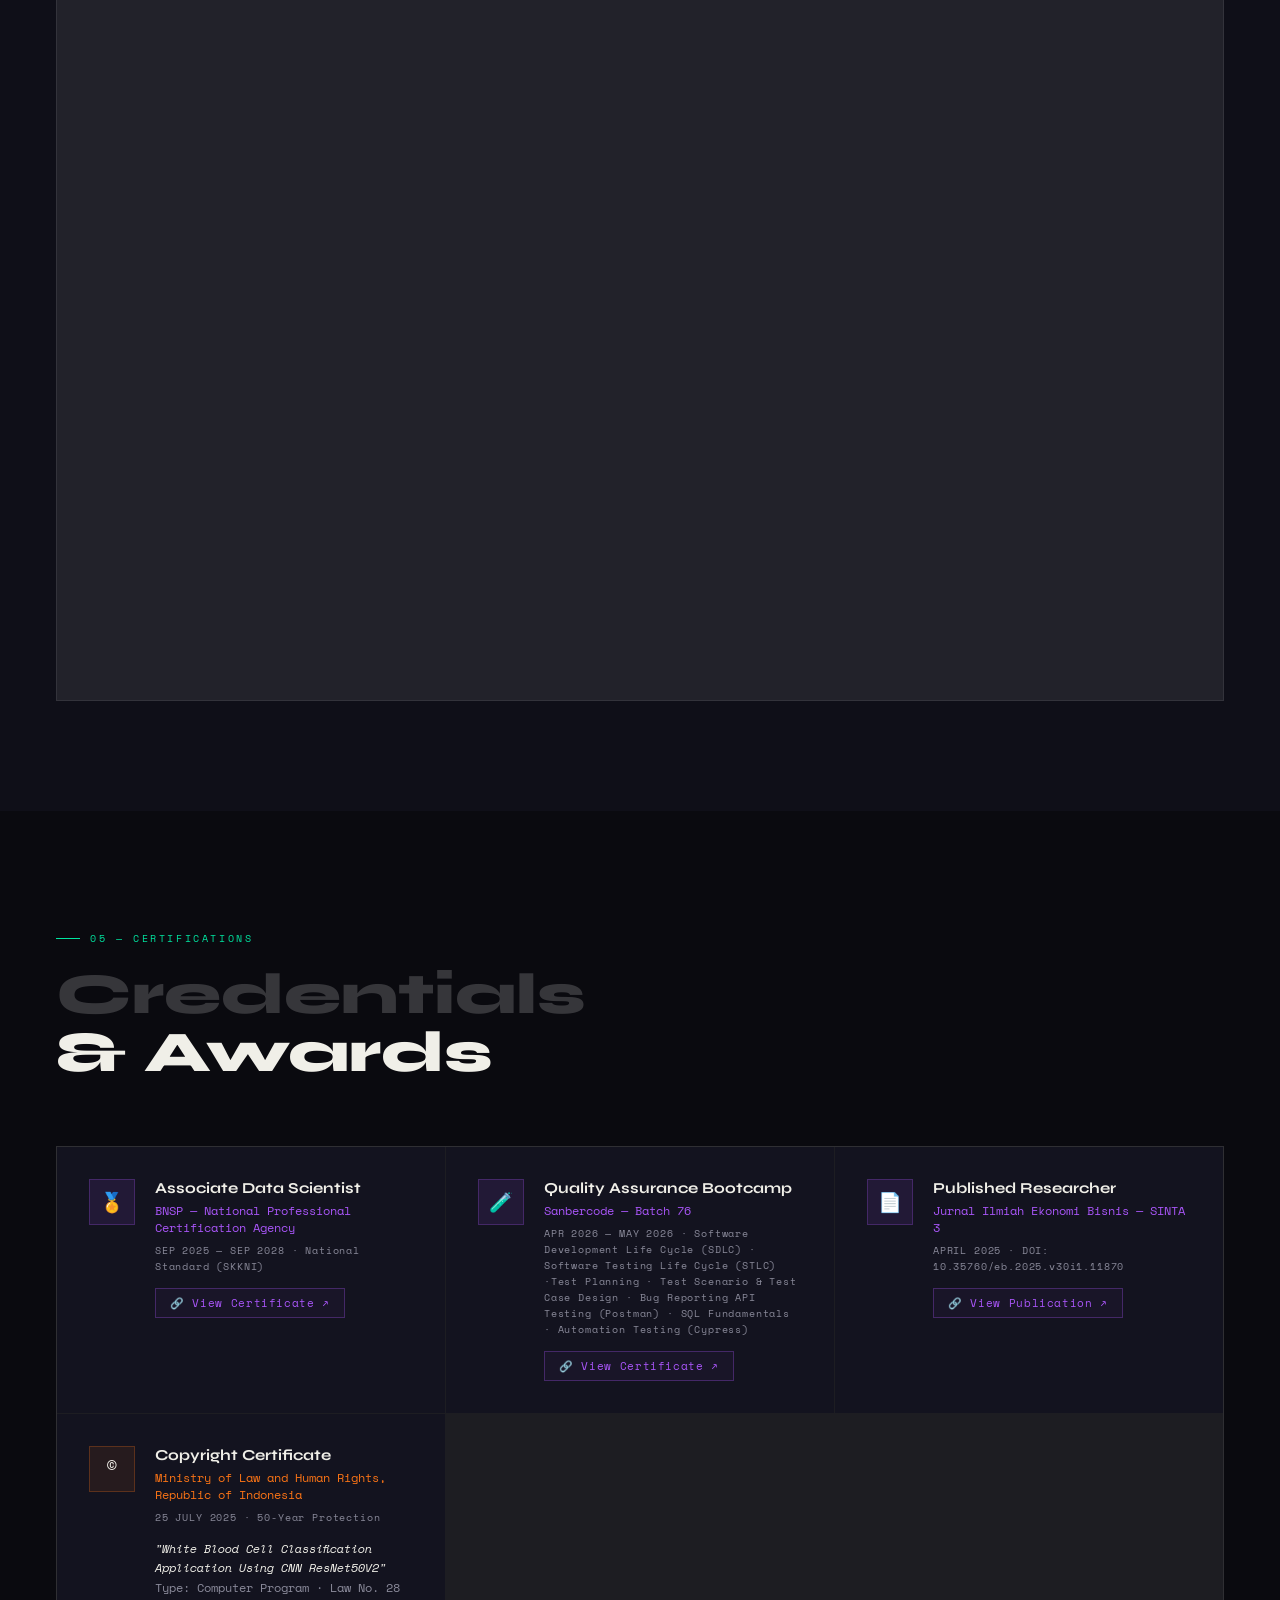
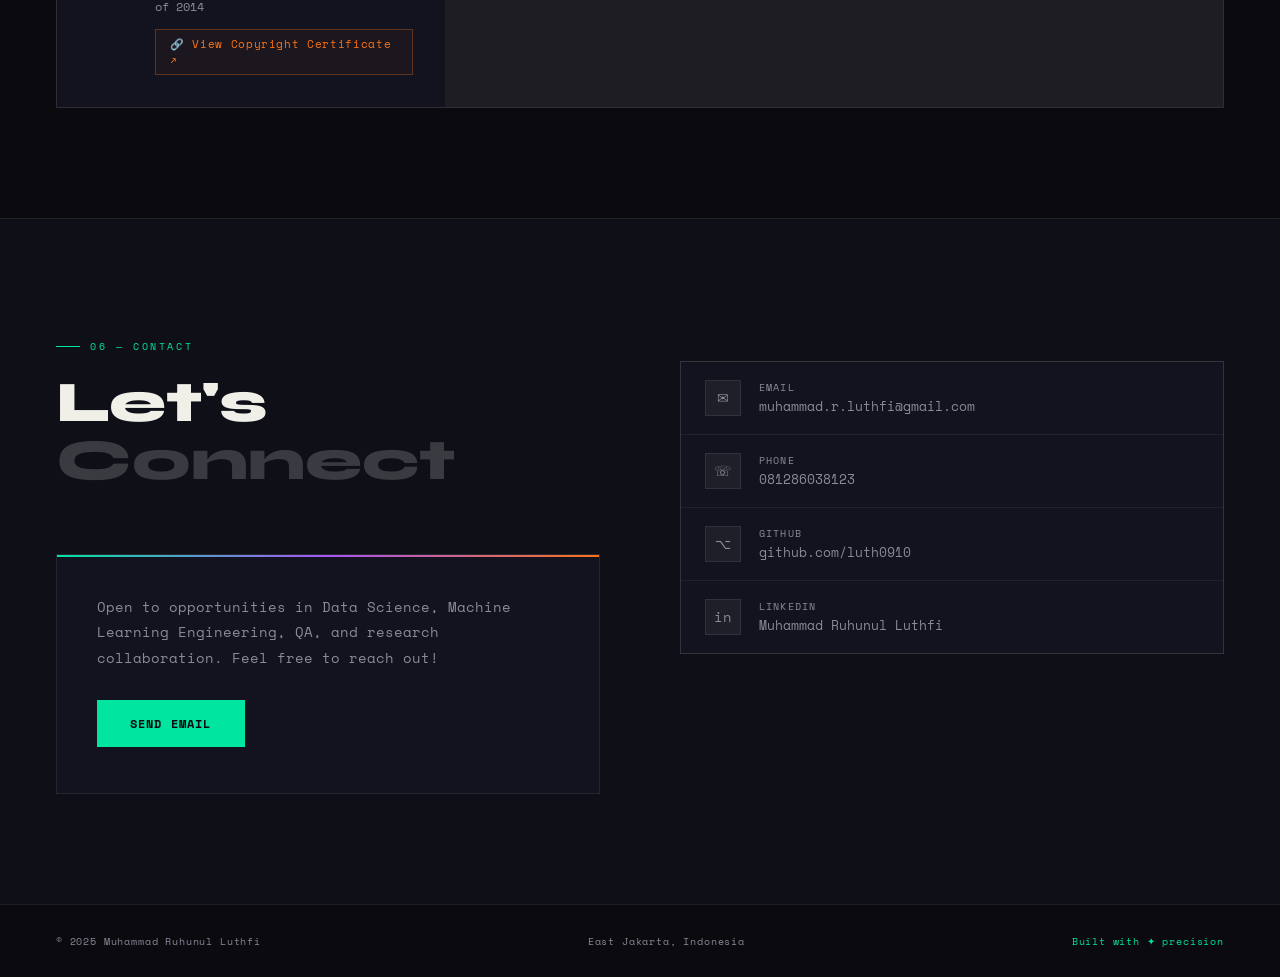
==== commit 2dbf316b: "fix: correct spacing in demo link text in index.html" ====
--- a/index.html
+++ b/index.html
@@ -334,7 +334,7 @@
           <div class="project-links">
             <a href="https://github.com/luth0910/model_deep_learning_prediksi_harga_saham" target="_blank" class="project-link">⌥ GitHub ↗</a>
             <a href="https://www.researchgate.net/publication/390933075_MODEL_DEEP_LEARNING_UNTUK_ANALISIS_PREDIKSI_HARGA_SAHAM_MENGGUNAKAN_METODE_LONG_SHORT-TERM_MEMORY_LSTM" target="_blank" class="project-link doi">📄 DOI: Journal ↗</a>
-                      <a href="https://drive.google.com/file/d/17adsIDxvNILjcI2a3IdkLlE4ZwQNHh6g/view?usp=drive_link" target="_blank" class="project-link">◈Demo ↗</a>
+                      <a href="https://drive.google.com/file/d/17adsIDxvNILjcI2a3IdkLlE4ZwQNHh6g/view?usp=drive_link" target="_blank" class="project-link">◈ Demo ↗</a>
 
           </div>
         </div>
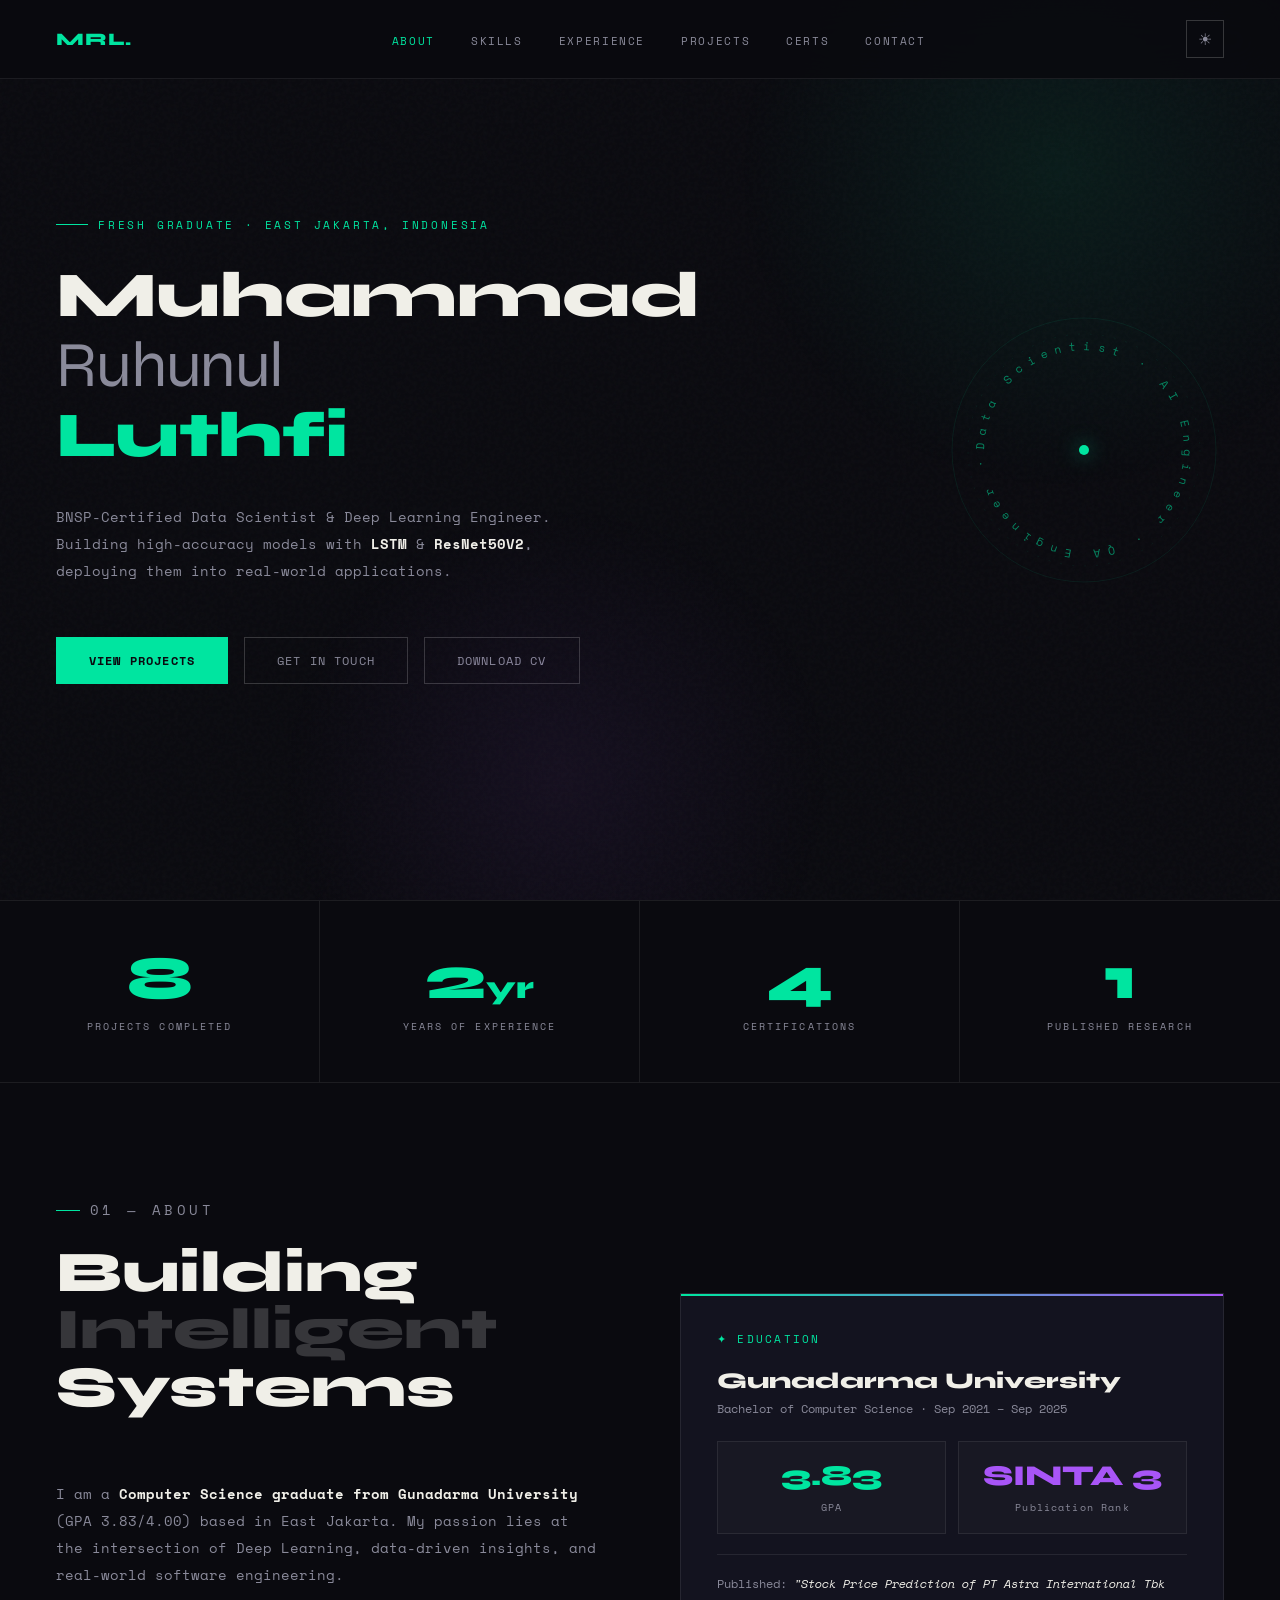
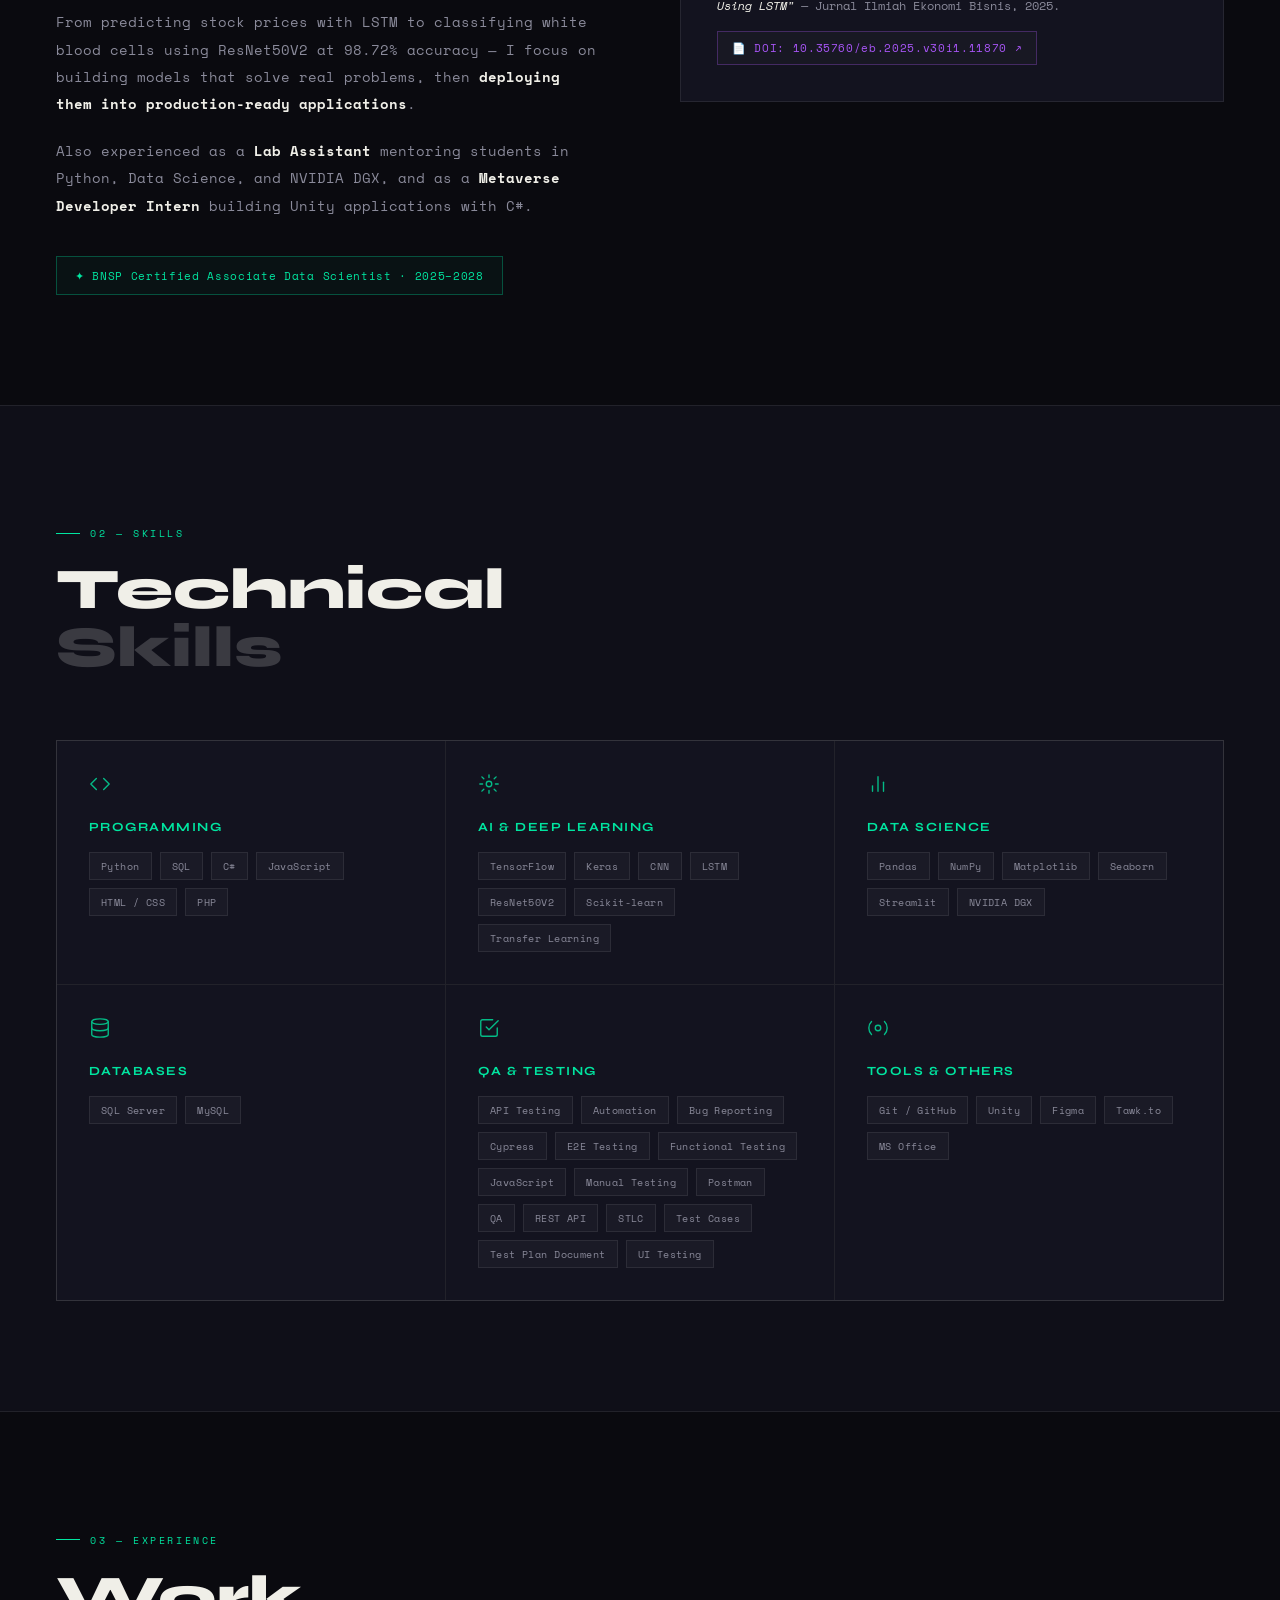
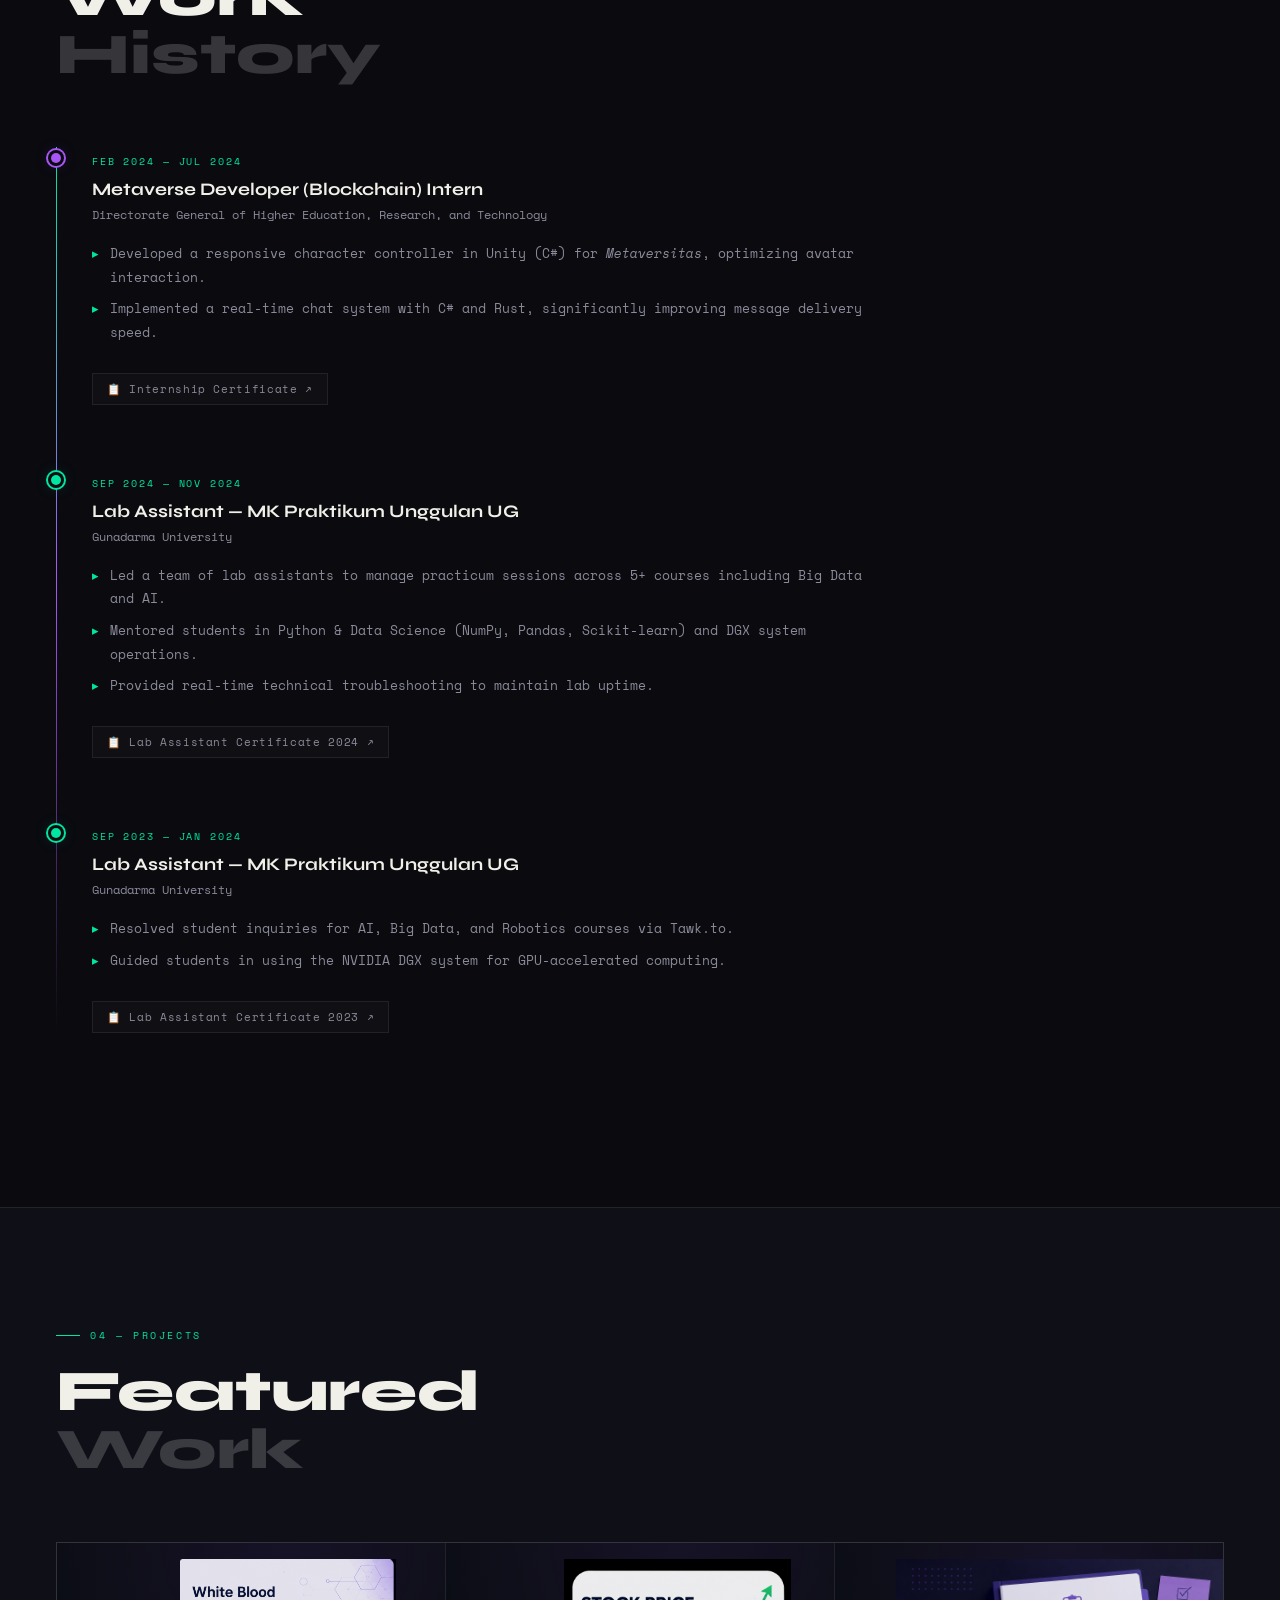
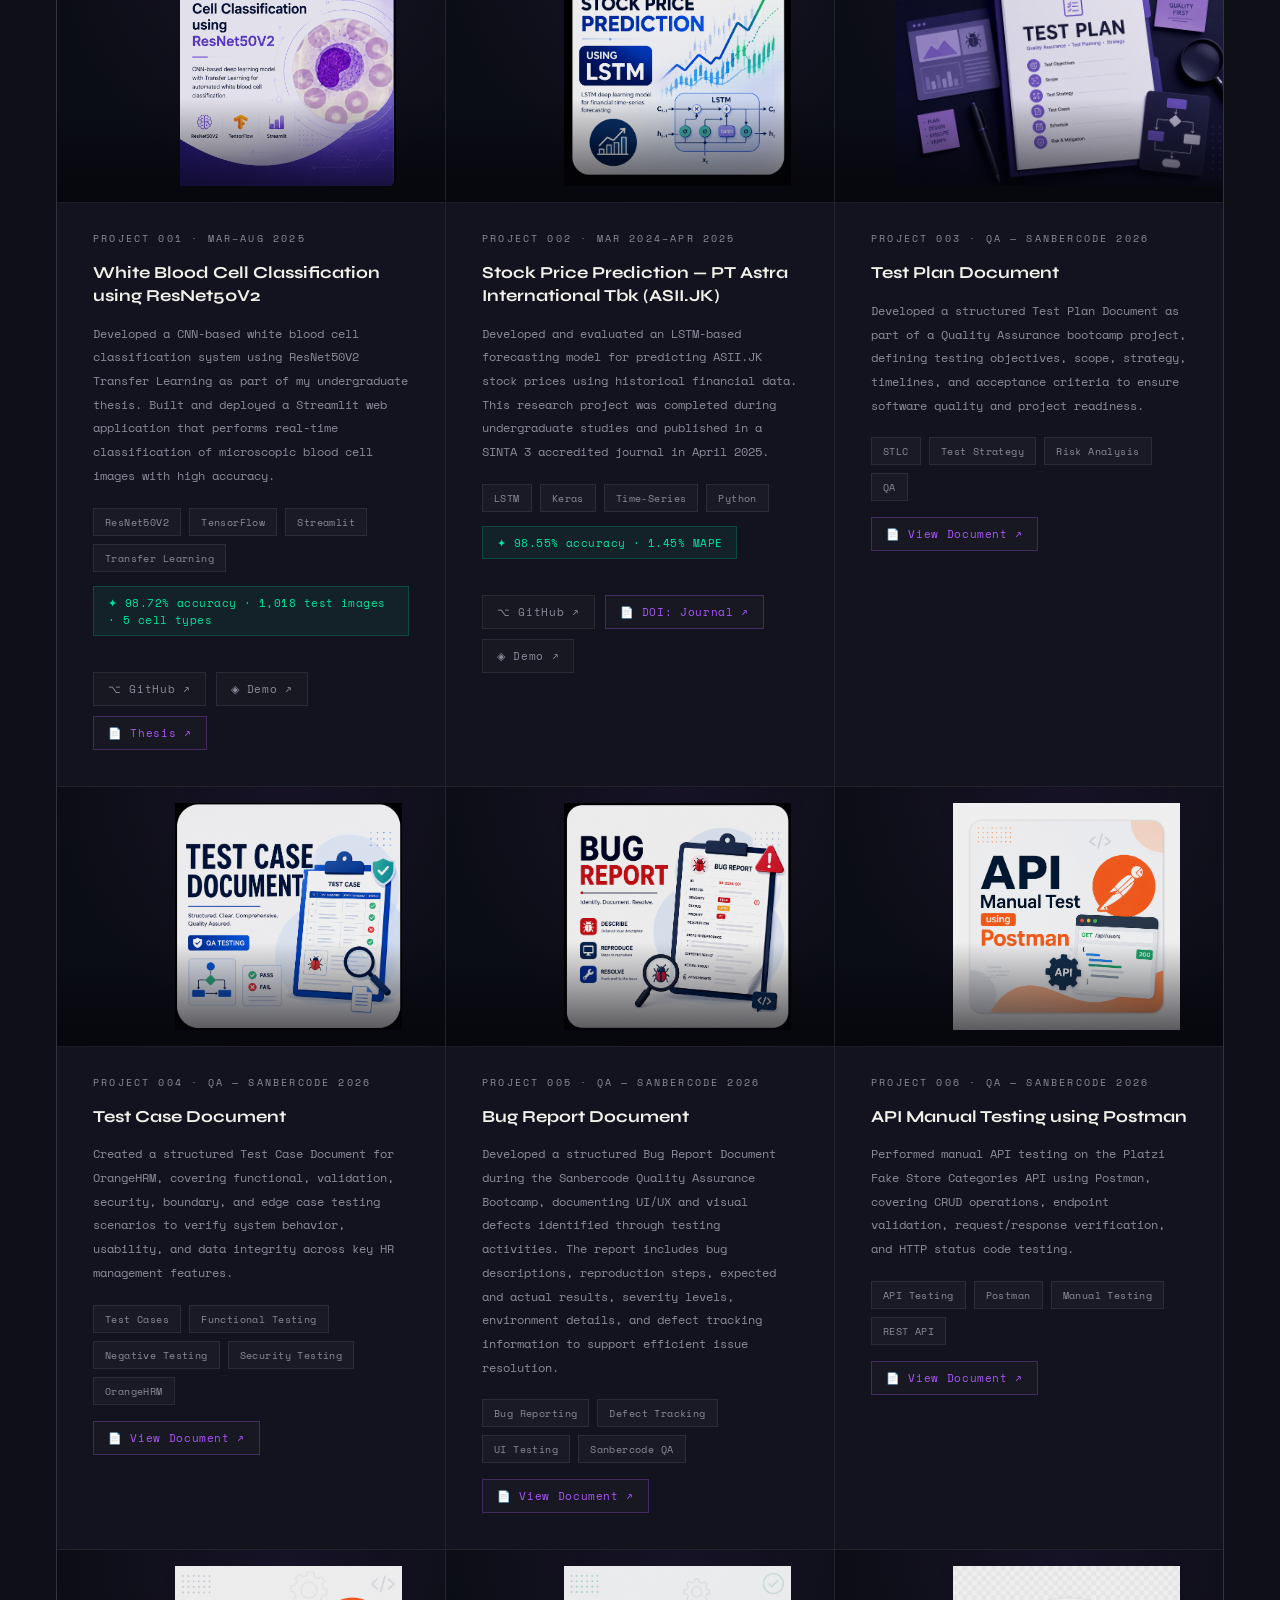
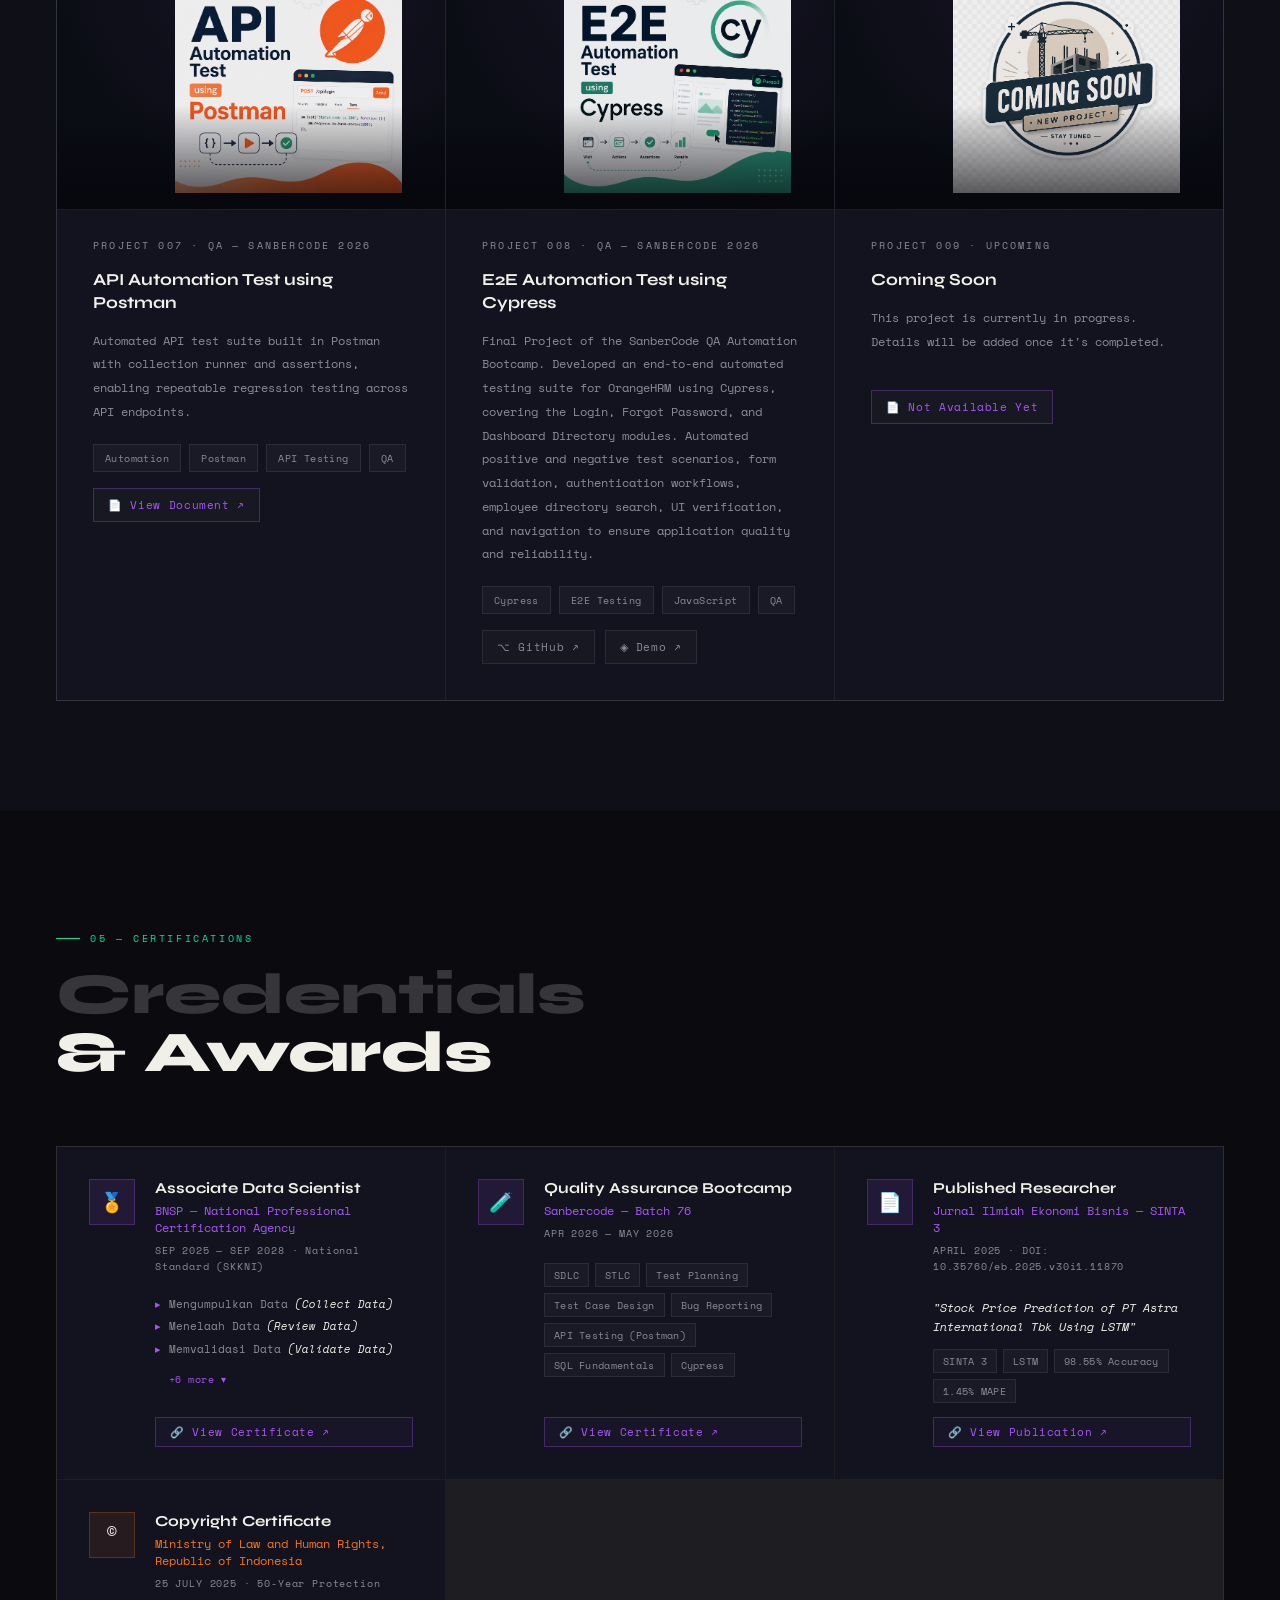
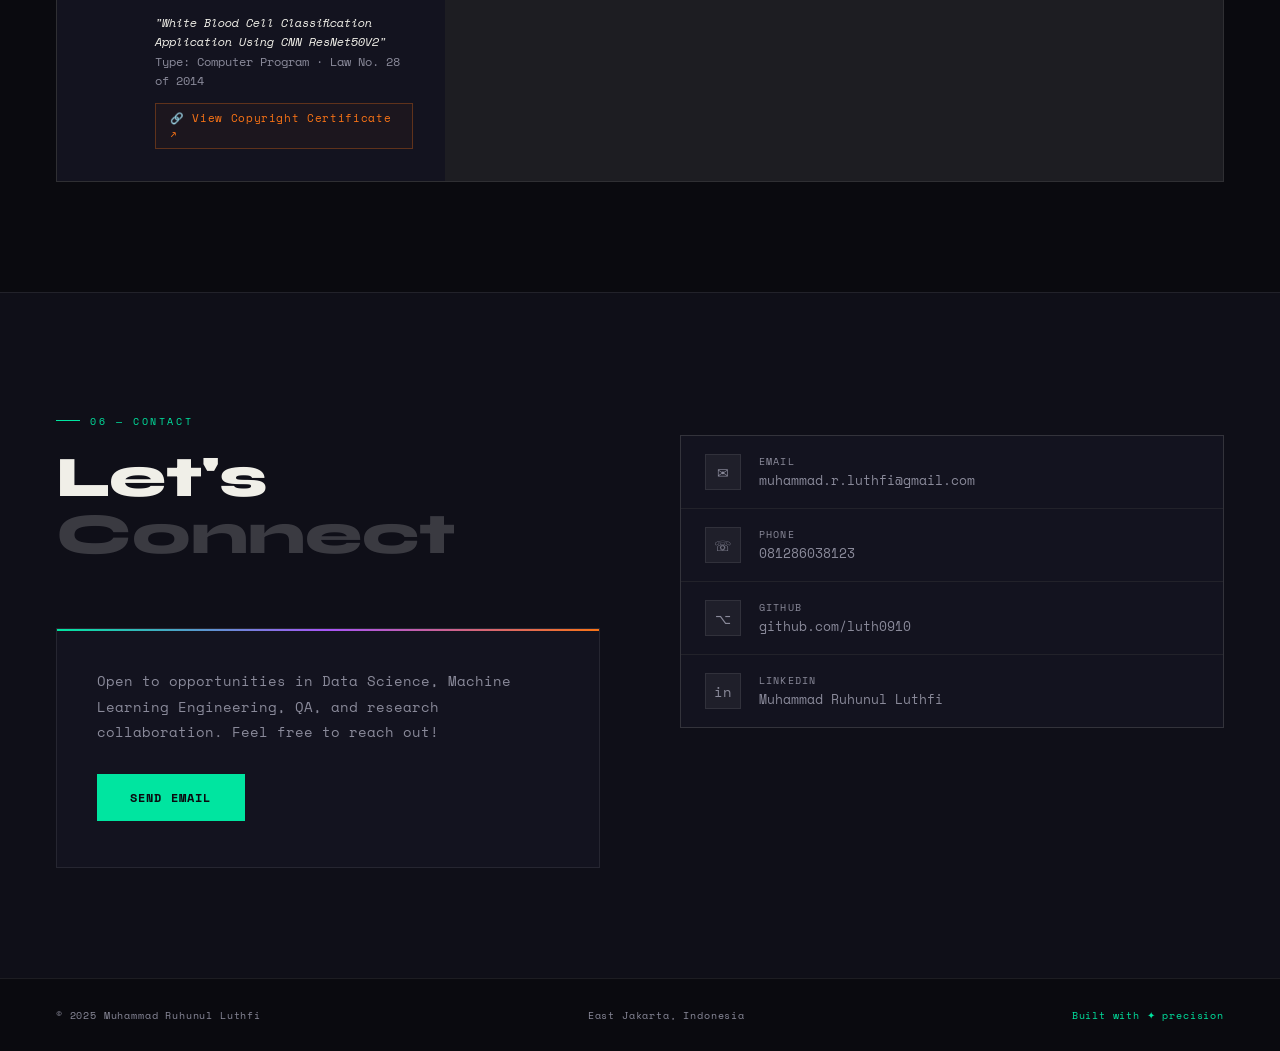
==== commit 09f2bff8: "feat: enhance certificate section with competency list and tags" ====
--- a/index.html
+++ b/index.html
@@ -475,35 +475,67 @@
       <h2 class="section-title reveal"><span class="dim">Credentials</span><br />&amp; Awards</h2>
       <div class="cert-grid">
         <div class="cert-card reveal">
-          <div class="cert-icon">🏅</div>
-          <div>
-            <div class="cert-name">Associate Data Scientist</div>
-            <div class="cert-org">BNSP — National Professional Certification Agency</div>
-            <div class="cert-period">SEP 2025 — SEP 2028 · National Standard (SKKNI)</div>
-            <a href="\Bnsp.pdf" target="_blank" class="cert-link">🔗 View Certificate ↗</a>
-          </div>
-        </div>
+  <div class="cert-icon">🏅</div>
+  <div>
+    <div class="cert-name">Associate Data Scientist</div>
+    <div class="cert-org">BNSP — National Professional Certification Agency</div>
+    <div class="cert-period">SEP 2025 — SEP 2028 · National Standard (SKKNI)</div>
+
+    <ul class="cert-competency-list" id="competency-list">
+  <li>Mengumpulkan Data <em>(Collect Data)</em></li>
+  <li>Menelaah Data <em>(Review Data)</em></li>
+  <li>Memvalidasi Data <em>(Validate Data)</em></li>
+  <li class="extra-item is-hidden">Menentukan Objek Data <em>(Determine Data Objects)</em></li>
+  <li class="extra-item is-hidden">Membersihkan Data <em>(Clean Data)</em></li>
+  <li class="extra-item is-hidden">Mengkonstruksi Data <em>(Construct Data)</em></li>
+  <li class="extra-item is-hidden">Menentukan Label Data <em>(Specify Data Labels)</em></li>
+  <li class="extra-item is-hidden">Membangun Model <em>(Build Models)</em></li>
+  <li class="extra-item is-hidden">Mengevaluasi Hasil Pemodelan <em>(Evaluate Modeling Results)</em></li>
+</ul>
+<button type="button" class="cert-competency-toggle" onclick="toggleCompetency(this)">+6 more ▾</button>
+    <a href="\Bnsp.pdf" target="_blank" class="cert-link">🔗 View Certificate ↗</a>
+  </div>
+</div>
+       <div class="cert-card reveal">
+  <div class="cert-icon">🧪</div>
+  <div>
+    <div class="cert-name">Quality Assurance Bootcamp</div>
+    <div class="cert-org">Sanbercode — Batch 76</div>
+    <div class="cert-period">APR 2026 — MAY 2026</div>
+    <div class="cert-tags">
+      <span class="cert-tag">SDLC</span>
+      <span class="cert-tag">STLC</span>
+      <span class="cert-tag">Test Planning</span>
+      <span class="cert-tag">Test Case Design</span>
+      <span class="cert-tag">Bug Reporting</span>
+      <span class="cert-tag">API Testing (Postman)</span>
+      <span class="cert-tag">SQL Fundamentals</span>
+      <span class="cert-tag">Cypress</span>
+    </div>
+    <a href="https://drive.google.com/file/d/1WEeCZRMCCYnuWCkOpf2dyfAljlqjsqQg/view?usp=sharing" target="_blank" class="cert-link">🔗 View Certificate ↗</a>
+  </div>
+</div>
         <div class="cert-card reveal">
-          <div class="cert-icon">🧪</div>
-          <div>
-            <div class="cert-name">Quality Assurance Bootcamp</div>
-            <div class="cert-org">Sanbercode — Batch 76</div>
-            <div class="cert-period">
-              APR 2026 — MAY 2026 · Software Development Life Cycle (SDLC) · Software Testing Life Cycle (STLC) ·Test Planning · Test Scenario & Test Case Design · Bug Reporting API Testing (Postman) · SQL Fundamentals · Automation Testing
-              (Cypress)
-            </div>
-            <a href="https://drive.google.com/file/d/1WEeCZRMCCYnuWCkOpf2dyfAljlqjsqQg/view?usp=sharing" target="_blank" class="cert-link">🔗 View Certificate ↗</a>
-          </div>
-        </div>
-        <div class="cert-card reveal">
-          <div class="cert-icon">📄</div>
-          <div>
-            <div class="cert-name">Published Researcher</div>
-            <div class="cert-org">Jurnal Ilmiah Ekonomi Bisnis — SINTA 3</div>
-            <div class="cert-period">APRIL 2025 · DOI: 10.35760/eb.2025.v30i1.11870</div>
-            <a href="https://www.researchgate.net/publication/390933075_MODEL_DEEP_LEARNING_UNTUK_ANALISIS_PREDIKSI_HARGA_SAHAM_MENGGUNAKAN_METODE_LONG_SHORT-TERM_MEMORY_LSTM" target="_blank" class="cert-link">🔗 View Publication ↗</a>
-          </div>
-        </div>
+  <div class="cert-icon">📄</div>
+  <div>
+    <div class="cert-name">Published Researcher</div>
+    <div class="cert-org">Jurnal Ilmiah Ekonomi Bisnis — SINTA 3</div>
+    <div class="cert-period">APRIL 2025 · DOI: 10.35760/eb.2025.v30i1.11870</div>
+
+    <div style="font-size: 0.72rem; color: var(--muted); line-height: 1.7; margin: 10px 0 4px;">
+      <em style="color: var(--text);">"Stock Price Prediction of PT Astra International Tbk Using LSTM"</em>
+    </div>
+
+    <div class="cert-tags">
+      <span class="cert-tag">SINTA 3</span>
+      <span class="cert-tag">LSTM</span>
+      <span class="cert-tag">98.55% Accuracy</span>
+      <span class="cert-tag">1.45% MAPE</span>
+    </div>
+
+    <a href="https://www.researchgate.net/publication/390933075_MODEL_DEEP_LEARNING_UNTUK_ANALISIS_PREDIKSI_HARGA_SAHAM_MENGGUNAKAN_METODE_LONG_SHORT-TERM_MEMORY_LSTM" target="_blank" class="cert-link">🔗 View Publication ↗</a>
+  </div>
+</div>
         <div class="cert-card reveal" style="border-color: rgba(249, 115, 22, 0.2)">
           <div class="cert-icon" style="background: rgba(249, 115, 22, 0.08); border-color: rgba(249, 115, 22, 0.25)">©</div>
           <div>
--- a/styles.css
+++ b/styles.css
@@ -1014,6 +1014,7 @@
   background: var(--card);
   padding: 32px;
   display: flex;
+  flex-direction: column;
   gap: 20px;
   align-items: flex-start;
   transition: background 0.25s;
@@ -1289,7 +1290,6 @@
 }
 
 /* ── THEME TRANSITION ── */
-/* Taruh di paling bawah styles.css */
 *,
 *::before,
 *::after {
@@ -1300,7 +1300,6 @@
     box-shadow 0.3s ease;
 }
 
-/* Tapi exclude animasi yang tidak boleh kena override */
 .hero-eyebrow,
 .hero-name,
 .hero-desc,
@@ -1318,7 +1317,6 @@
   transition: unset;
 }
 
-/* Kembalikan transisi yang memang perlu */
 .btn {
   transition: all 0.25s;
 }
@@ -1342,6 +1340,90 @@
 .cert-card {
   transition: background 0.25s;
 }
+
+.cert-tags {
+  display: flex;
+  flex-wrap: wrap;
+  gap: 6px;
+  margin: 8px 0 14px;
+}
+.cert-tag {
+  font-size: 0.6rem;
+  letter-spacing: 0.03em;
+  padding: 4px 9px;
+  border: 1px solid var(--border);
+  color: var(--muted);
+  background: rgba(255, 255, 255, 0.03);
+}
+body.light .cert-tag {
+  border-color: rgba(0, 0, 0, 0.15);
+  color: #3a3a4a;
+  background: rgba(0, 0, 0, 0.04);
+}
+.cert-card {
+  display: flex;
+  flex-direction: row;
+  align-items: stretch;
+  height: 100%;
+}
+
+.cert-card > div:last-child {
+  display: flex;
+  flex-direction: column;
+  flex: 1;
+}
+.cert-link {
+  margin-top: auto;
+}
+
+/* ── CERT COMPETENCY LIST  ── */
+.cert-competency-list {
+  list-style: none;
+  padding: 0;
+  margin: 8px 0 14px;
+  display: flex;
+  flex-direction: column;
+  gap: 6px;
+}
+.cert-competency-list li {
+  font-size: 0.7rem;
+  color: var(--muted);
+  line-height: 1.5;
+  padding-left: 14px;
+  position: relative;
+}
+.cert-competency-list li::before {
+  content: "▸";
+  position: absolute;
+  left: 0;
+  color: var(--accent2);
+}
+.cert-competency-list li em {
+  color: var(--text);
+  font-style: italic;
+}
+.cert-competency-list li.hidden-item {
+  display: none;
+}
+.cert-competency-toggle {
+  font-size: 0.62rem;
+  letter-spacing: 0.05em;
+  color: var(--accent2);
+  background: transparent;
+  border: none;
+  padding: 0 0 0 14px;
+  cursor: pointer;
+  font-family: var(--mono);
+  text-align: left;
+}
+.cert-competency-toggle:hover {
+  text-decoration: underline;
+}
+
+.cert-competency-list li.is-hidden {
+  display: none;
+}
+
 /* ── MOBILE NAV HAMBURGER ── */
 /* ── NAV ACTIONS (theme toggle + hamburger) ── */
 .nav-actions {
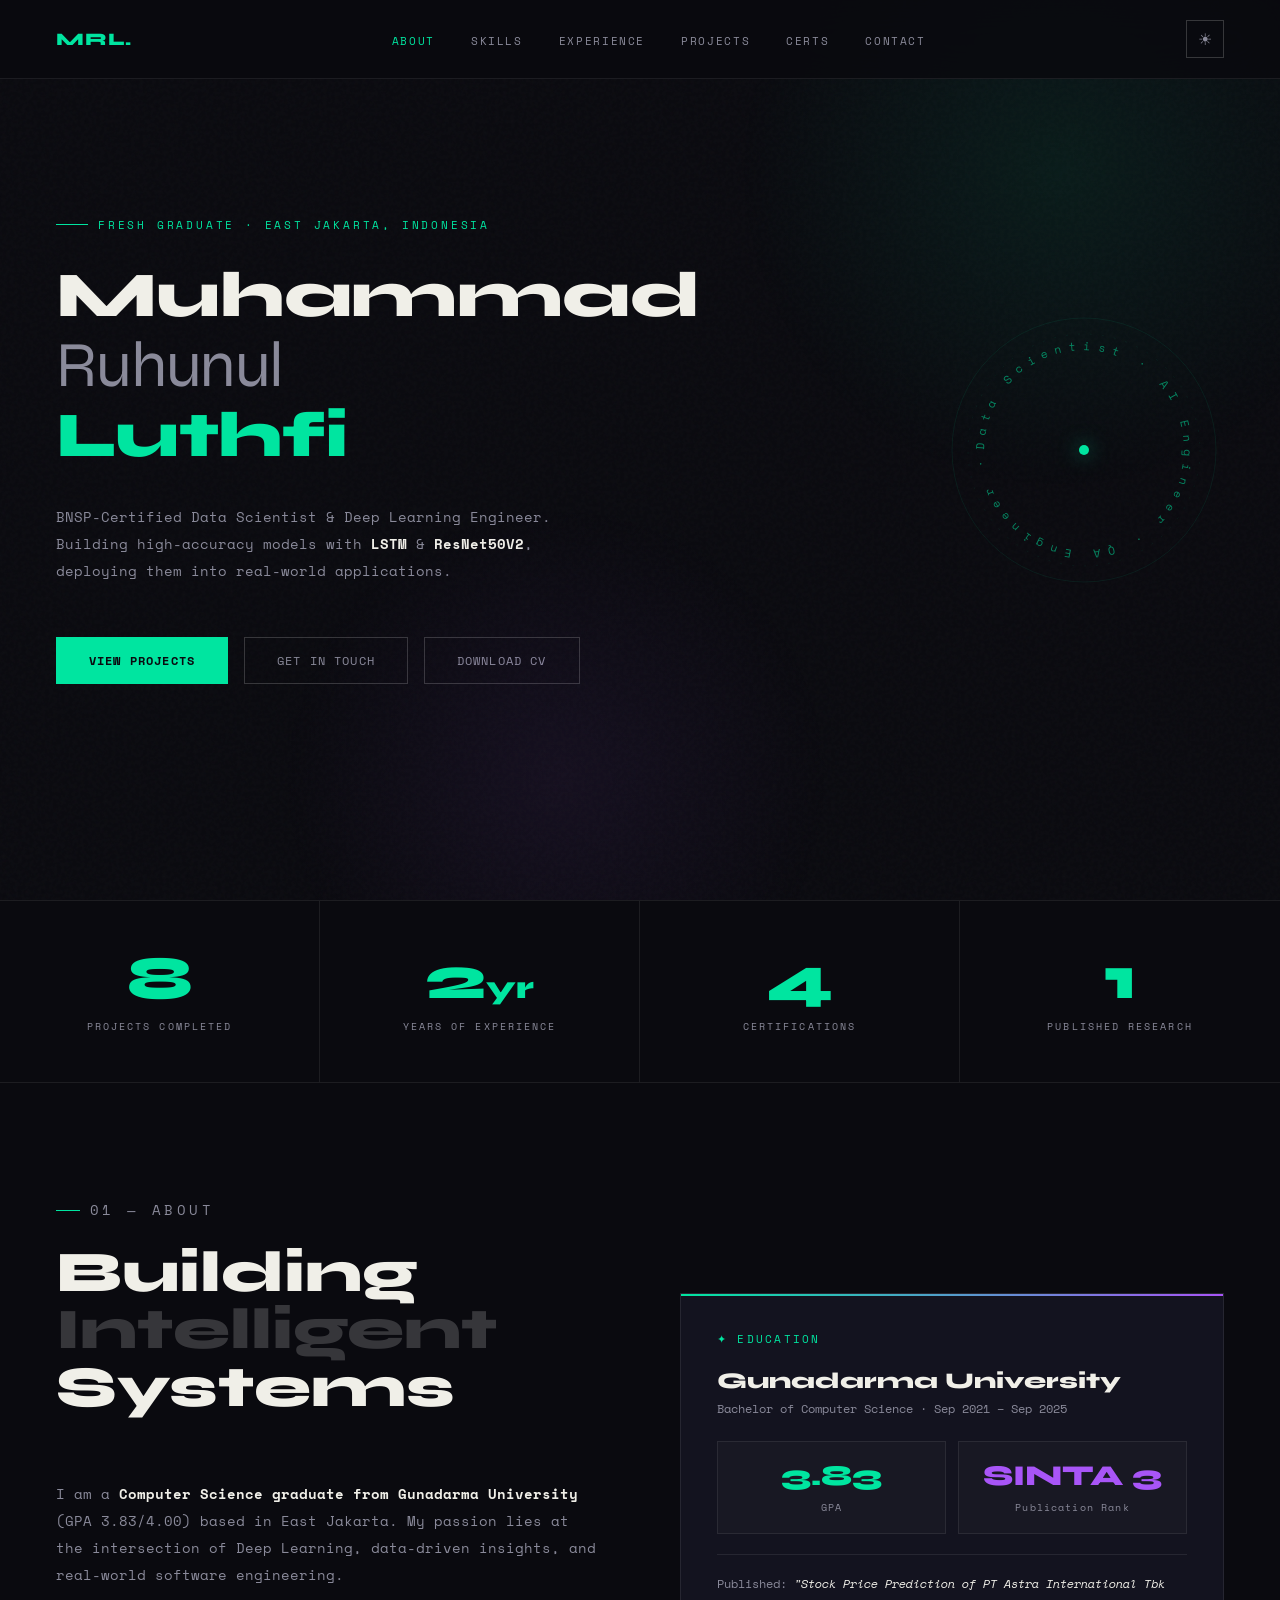
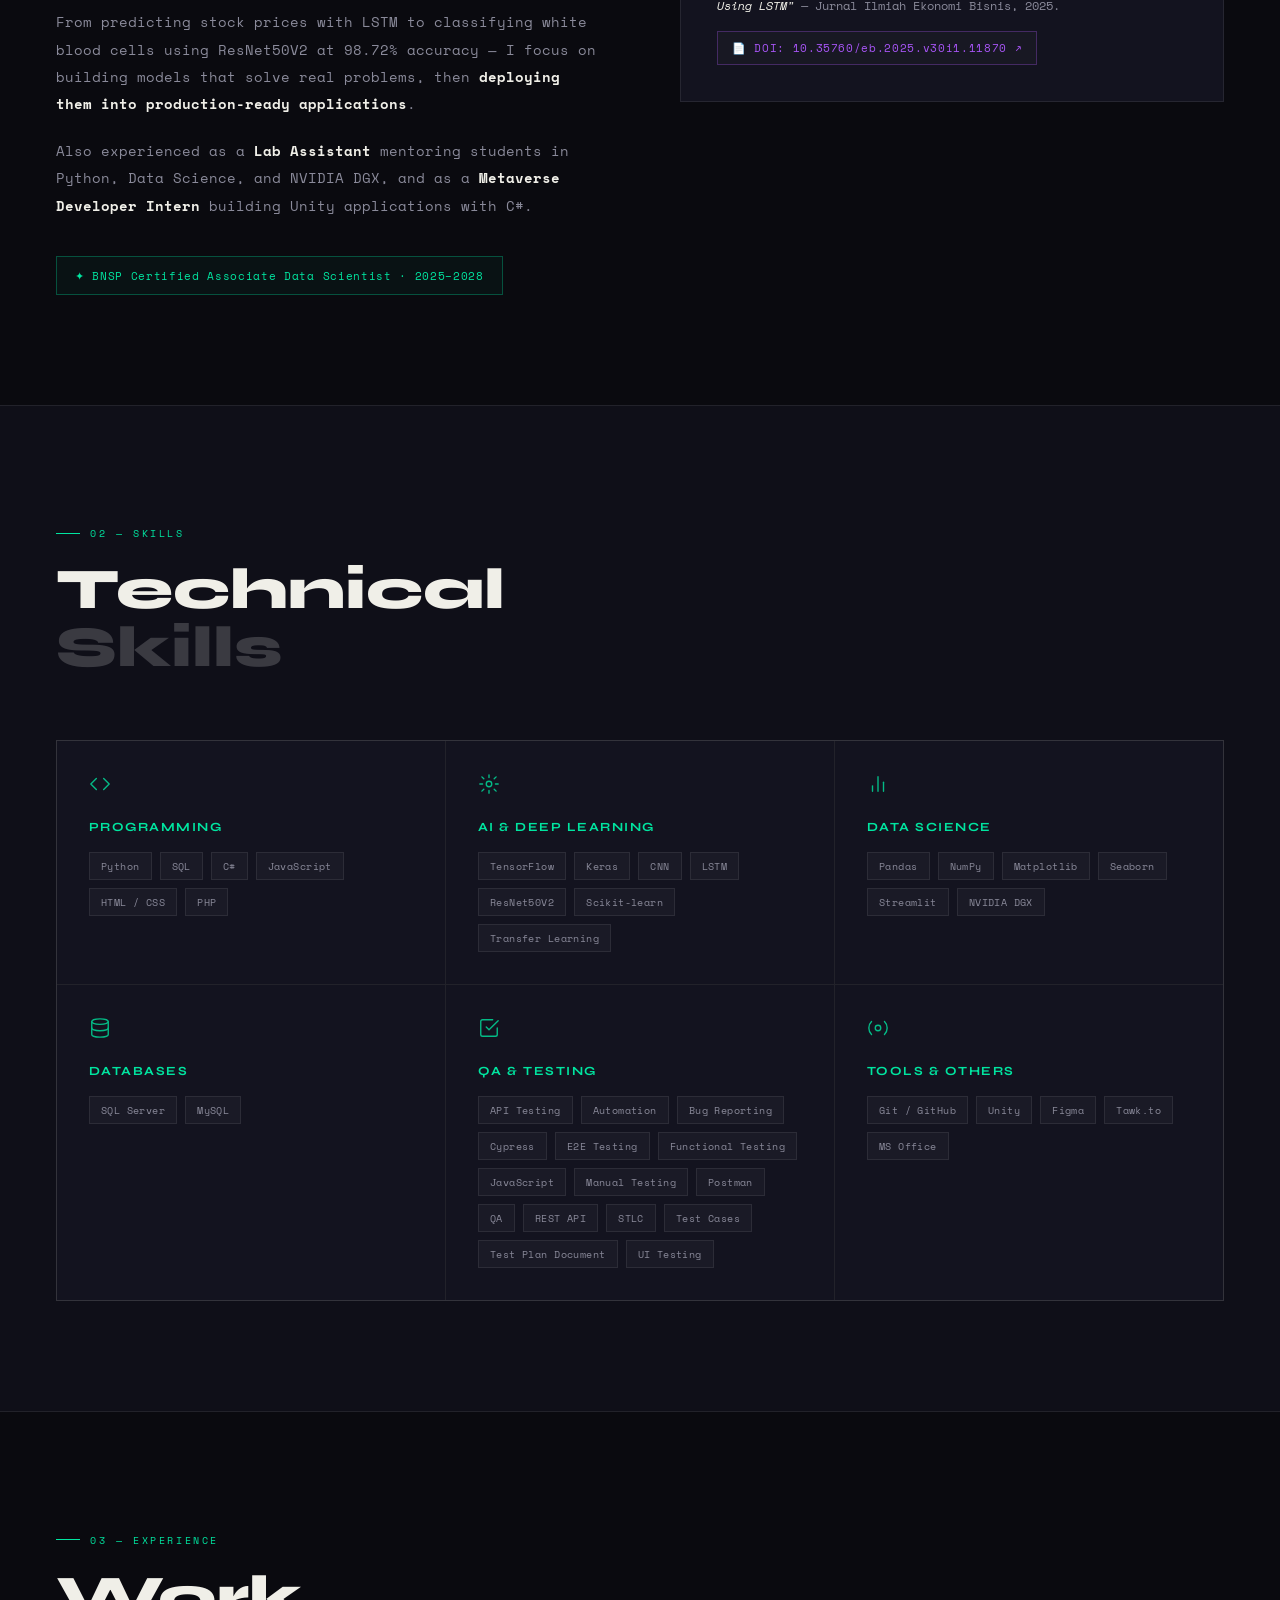
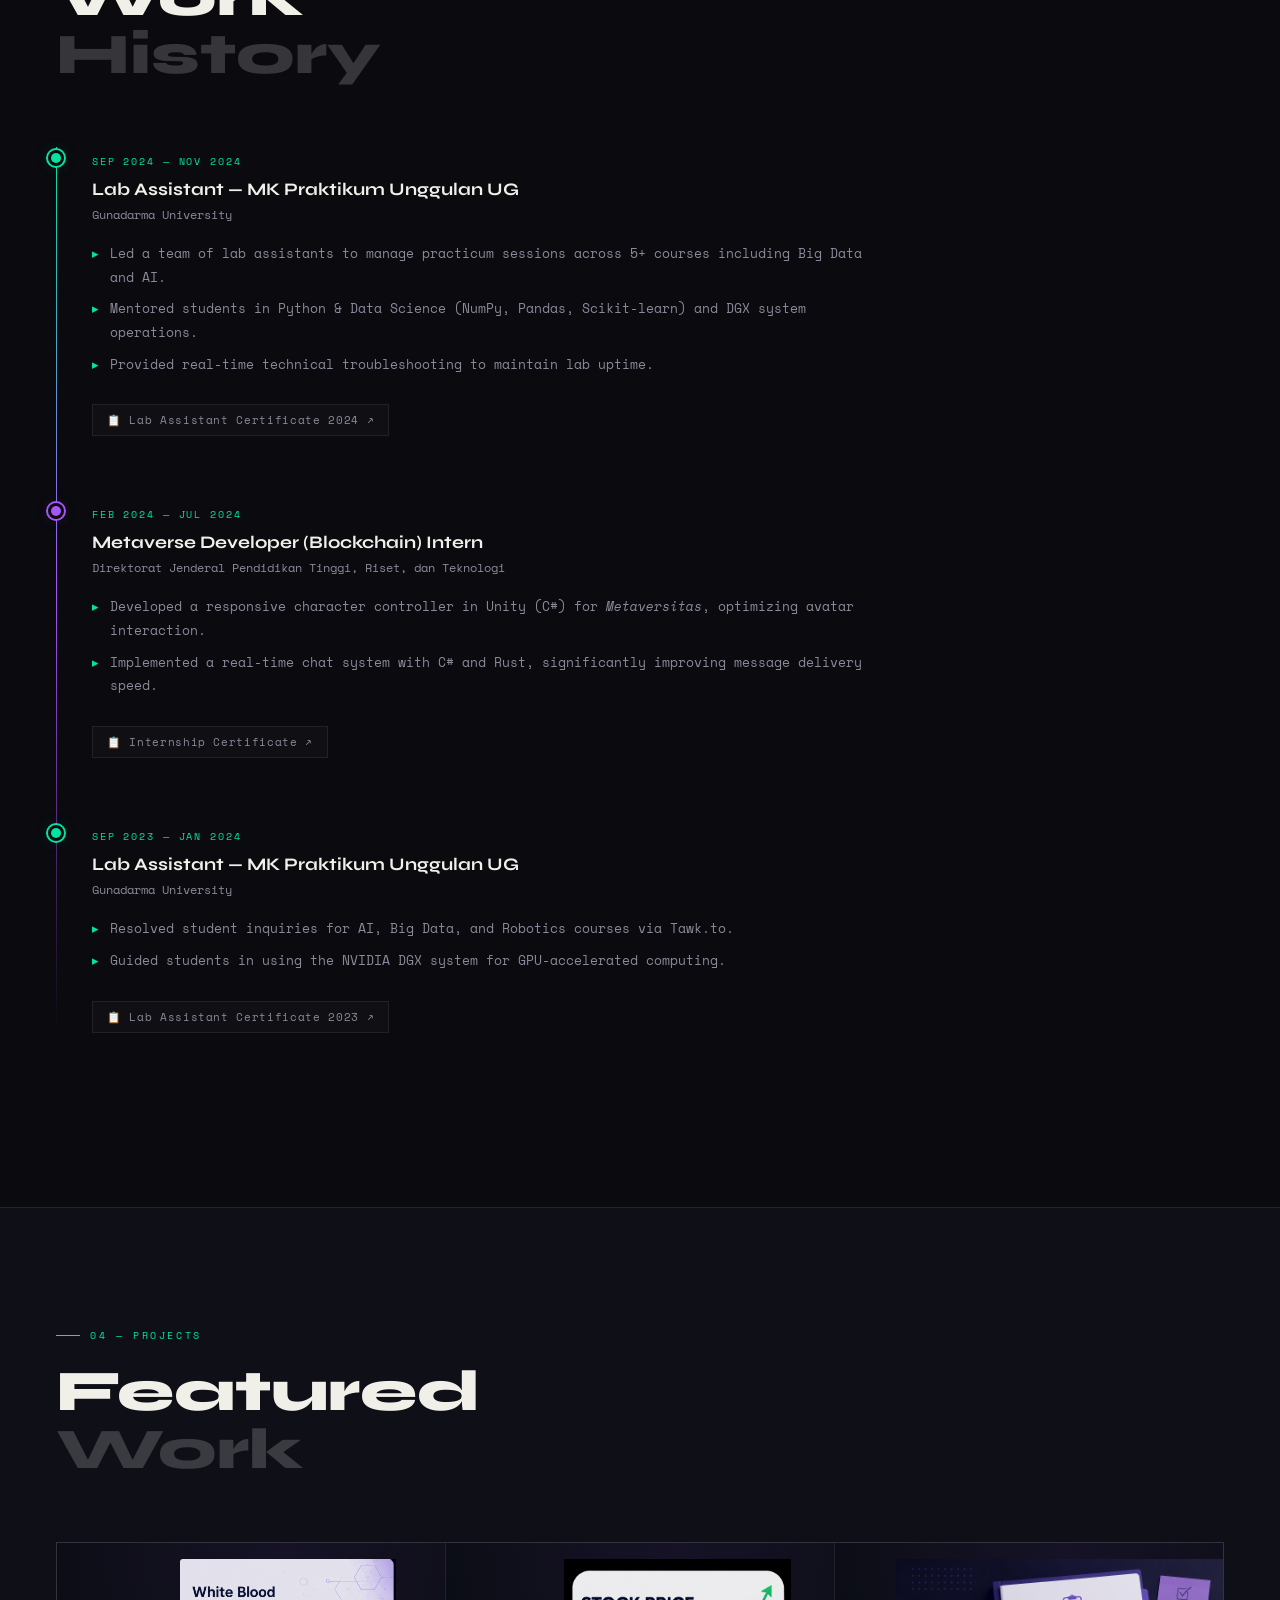
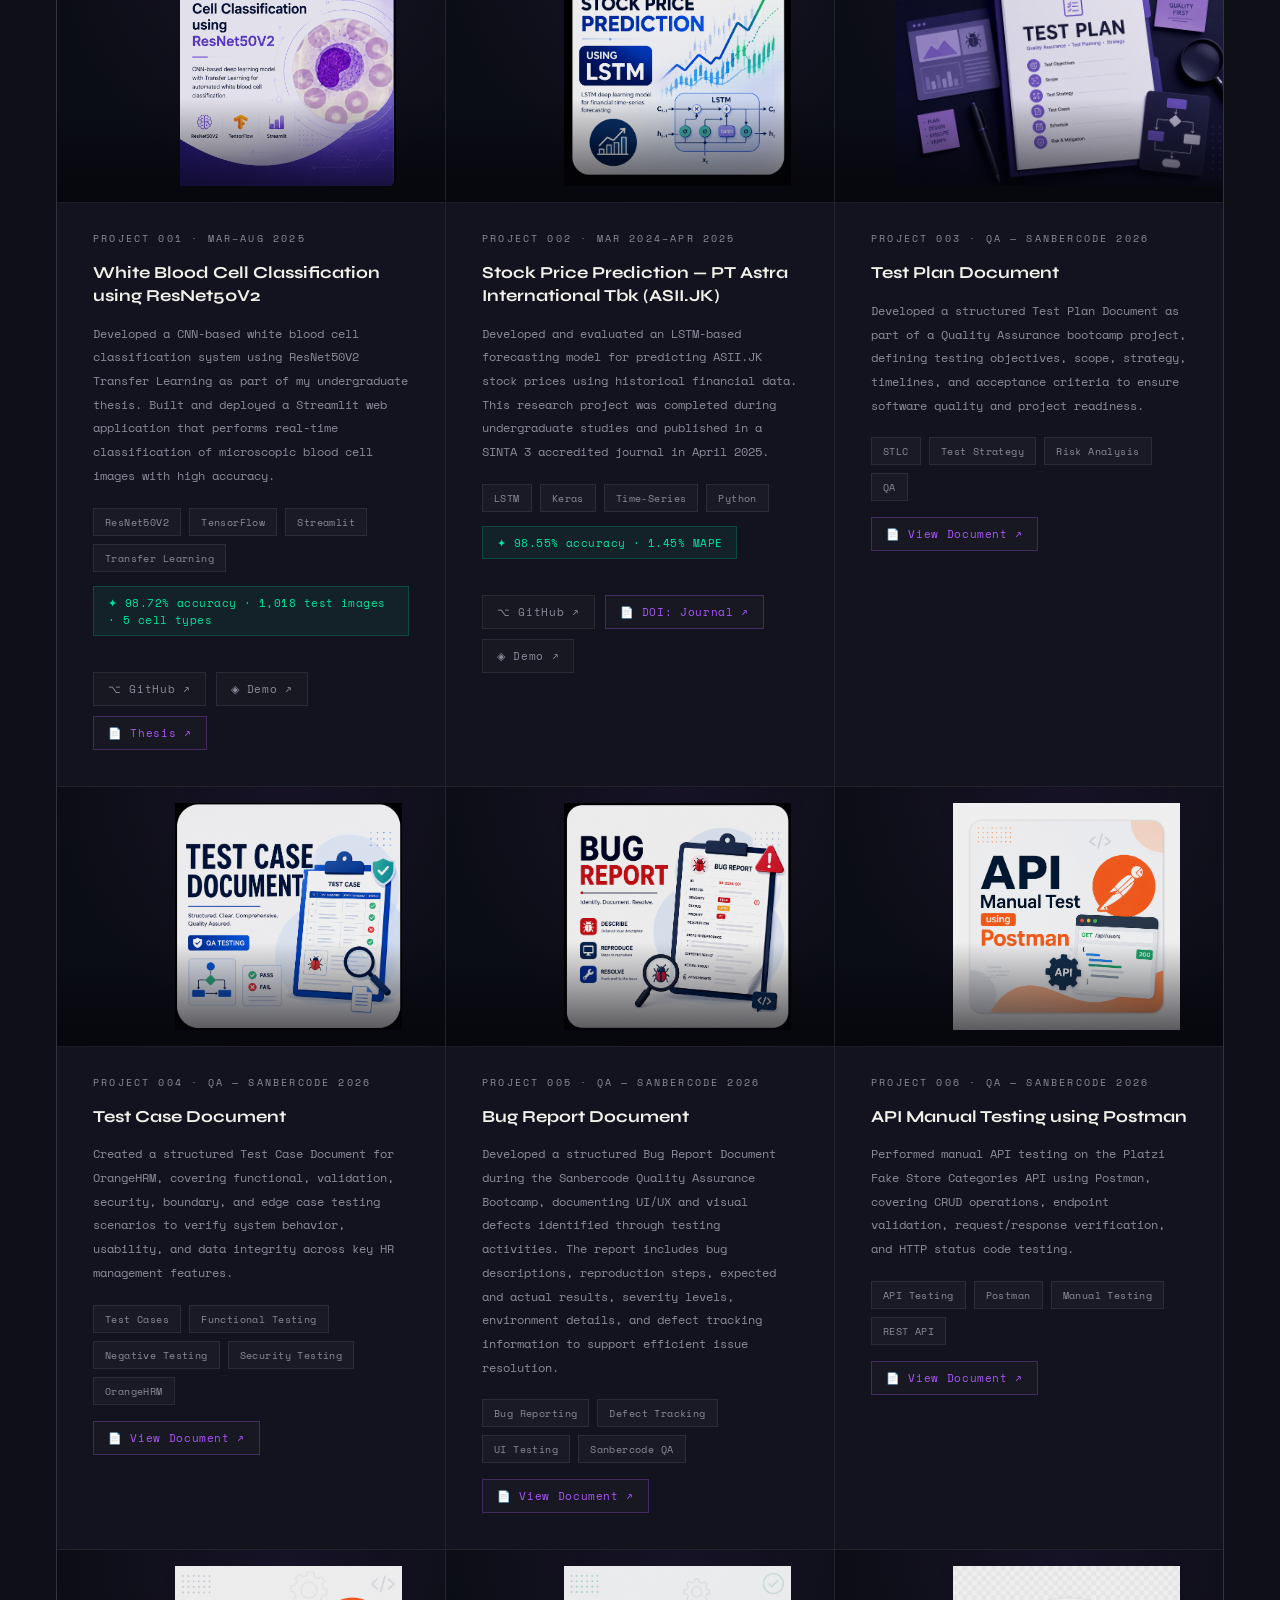
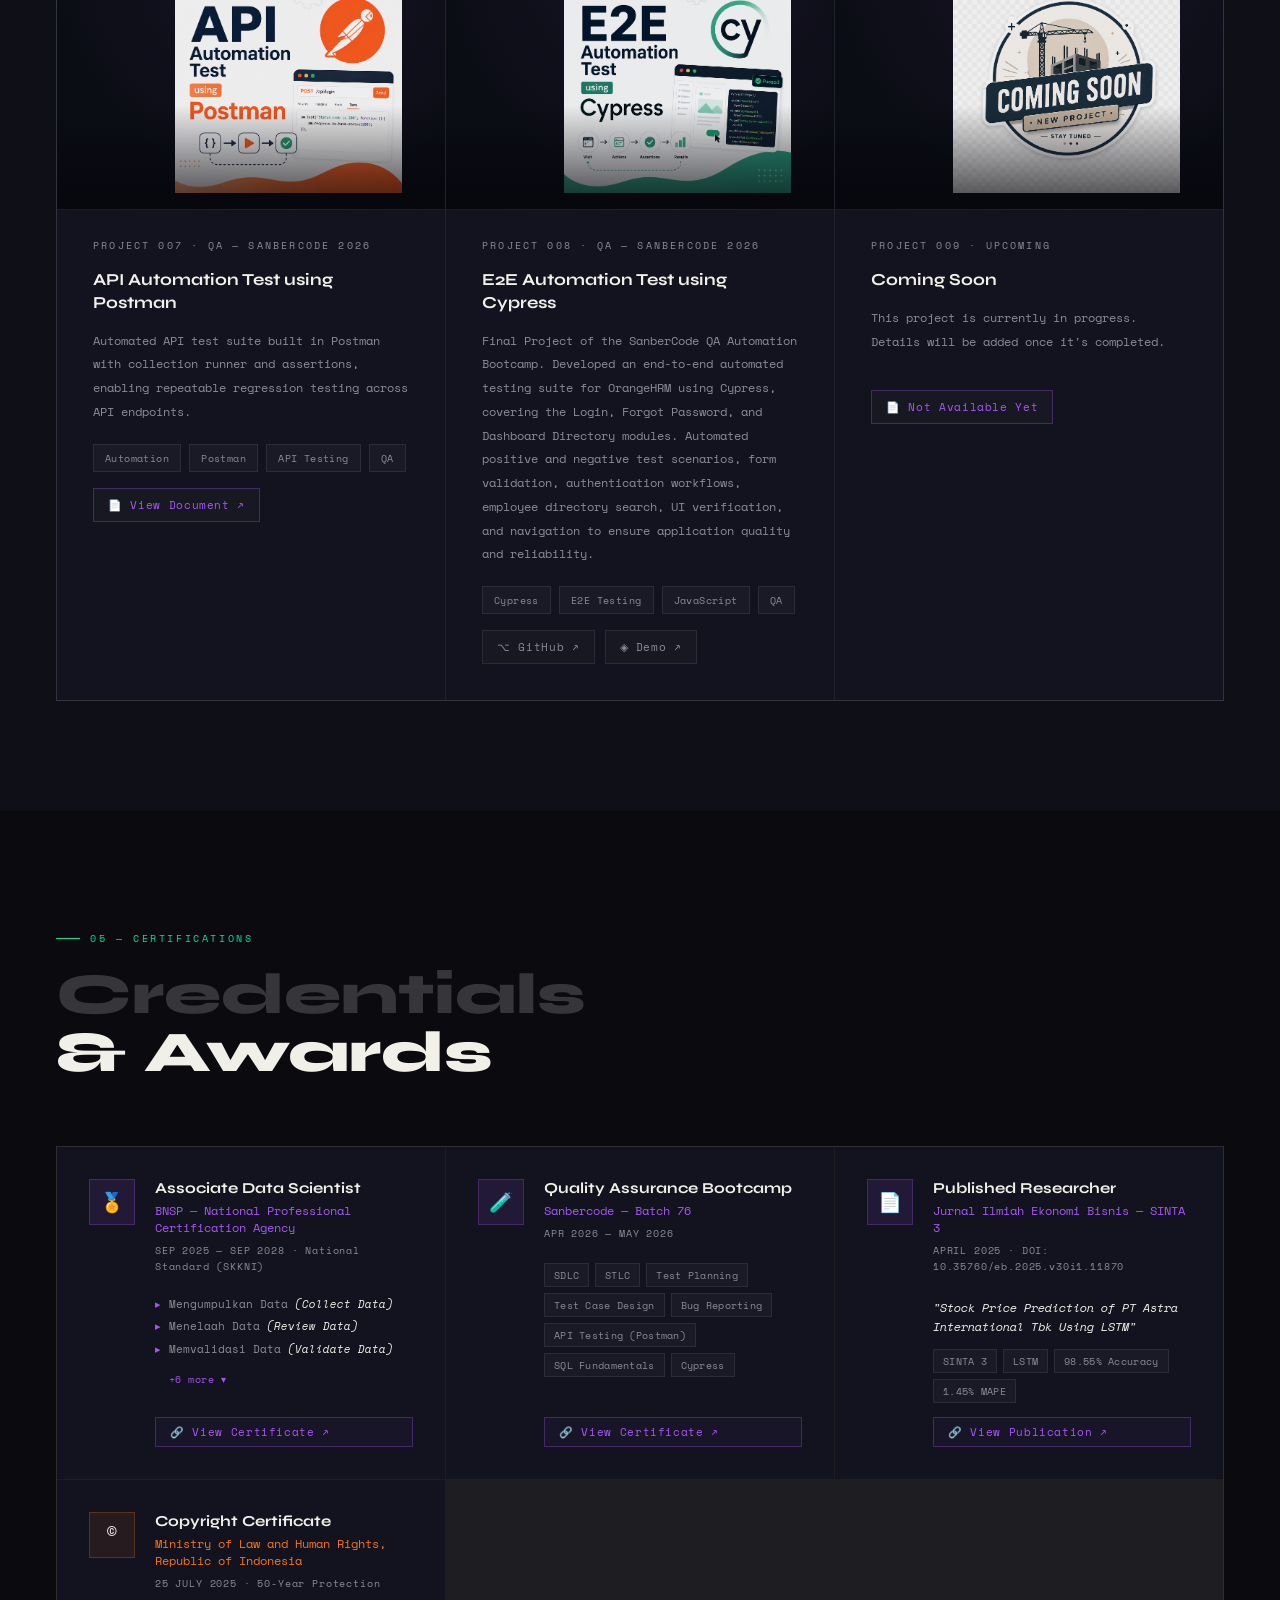
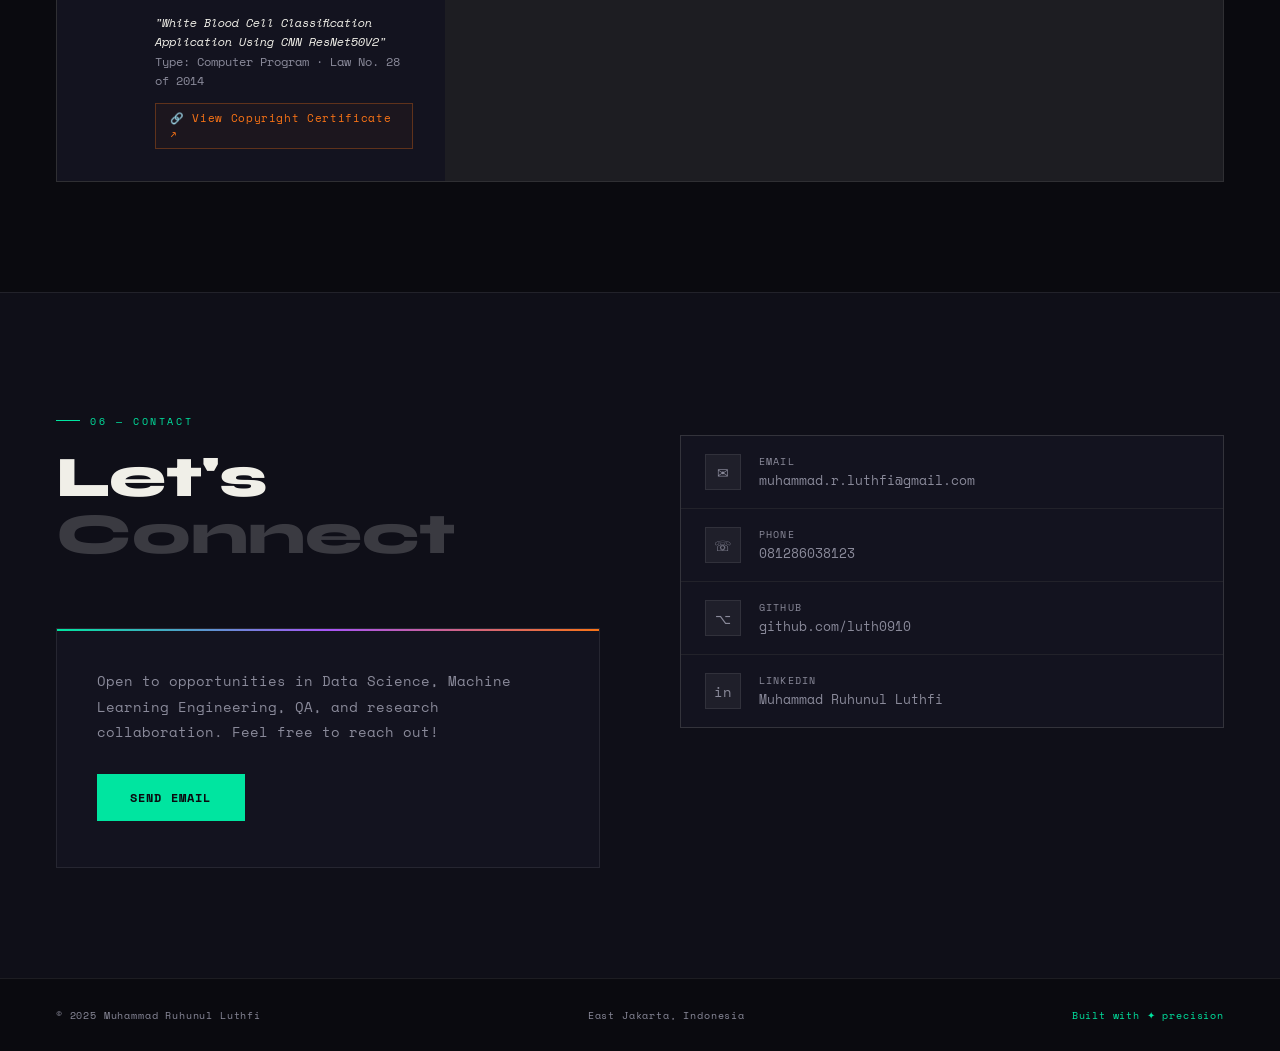
==== commit 2562aa86: "fix: update experience section with new internship details" ====
--- a/index.html
+++ b/index.html
@@ -245,20 +245,7 @@
       <p class="section-label reveal">03 — Experience</p>
       <h2 class="section-title reveal">Work<br /><span class="dim">History</span></h2>
       <div class="timeline">
-        <div class="timeline-item">
-          <div class="timeline-dot purple"></div>
-          <div class="timeline-period">FEB 2024 — JUL 2024</div>
-          <div class="timeline-role">Metaverse Developer (Blockchain) Intern</div>
-          <div class="timeline-org">Directorate General of Higher Education, Research, and Technology</div>
-          <ul class="timeline-list">
-            <li>Developed a responsive character controller in Unity (C#) for <em>Metaversitas</em>, optimizing avatar interaction.</li>
-            <li>Implemented a real-time chat system with C# and Rust, significantly improving message delivery speed.</li>
-          </ul>
-          <div style="margin-top: 14px; display: flex; flex-wrap: wrap; gap: 8px">
-            <a href="https://luthfi-portfolio.vercel.app/certificate/sertifikat+magang.pdf" target="_blank" class="timeline-proof">📋 Internship Certificate ↗</a>
-          </div>
-        </div>
-
+       
         <div class="timeline-item">
           <div class="timeline-dot"></div>
           <div class="timeline-period">SEP 2024 — NOV 2024</div>
@@ -273,6 +260,22 @@
             <a href="https://luthfi-portfolio.vercel.app/certificate/sertif2_merged.pdf" target="_blank" class="timeline-proof">📋 Lab Assistant Certificate 2024 ↗</a>
           </div>
         </div>
+ <div class="timeline-item">
+          <div class="timeline-dot purple"></div>
+          <div class="timeline-period">FEB 2024 — JUL 2024</div>
+          <div class="timeline-role">Metaverse Developer (Blockchain) Intern</div>
+          <div class="timeline-org">Direktorat Jenderal Pendidikan Tinggi, Riset, dan Teknologi</div>
+          <ul class="timeline-list">
+            <li>Developed a responsive character controller in Unity (C#) for <em>Metaversitas</em>, optimizing avatar interaction.</li>
+            <li>Implemented a real-time chat system with C# and Rust, significantly improving message delivery speed.</li>
+          </ul>
+          <div style="margin-top: 14px; display: flex; flex-wrap: wrap; gap: 8px">
+            <a href="https://luthfi-portfolio.vercel.app/certificate/sertifikat+magang.pdf" target="_blank" class="timeline-proof">📋 Internship Certificate ↗</a>
+          </div>
+        </div>
+
+
+
 
         <div class="timeline-item">
           <div class="timeline-dot"></div>
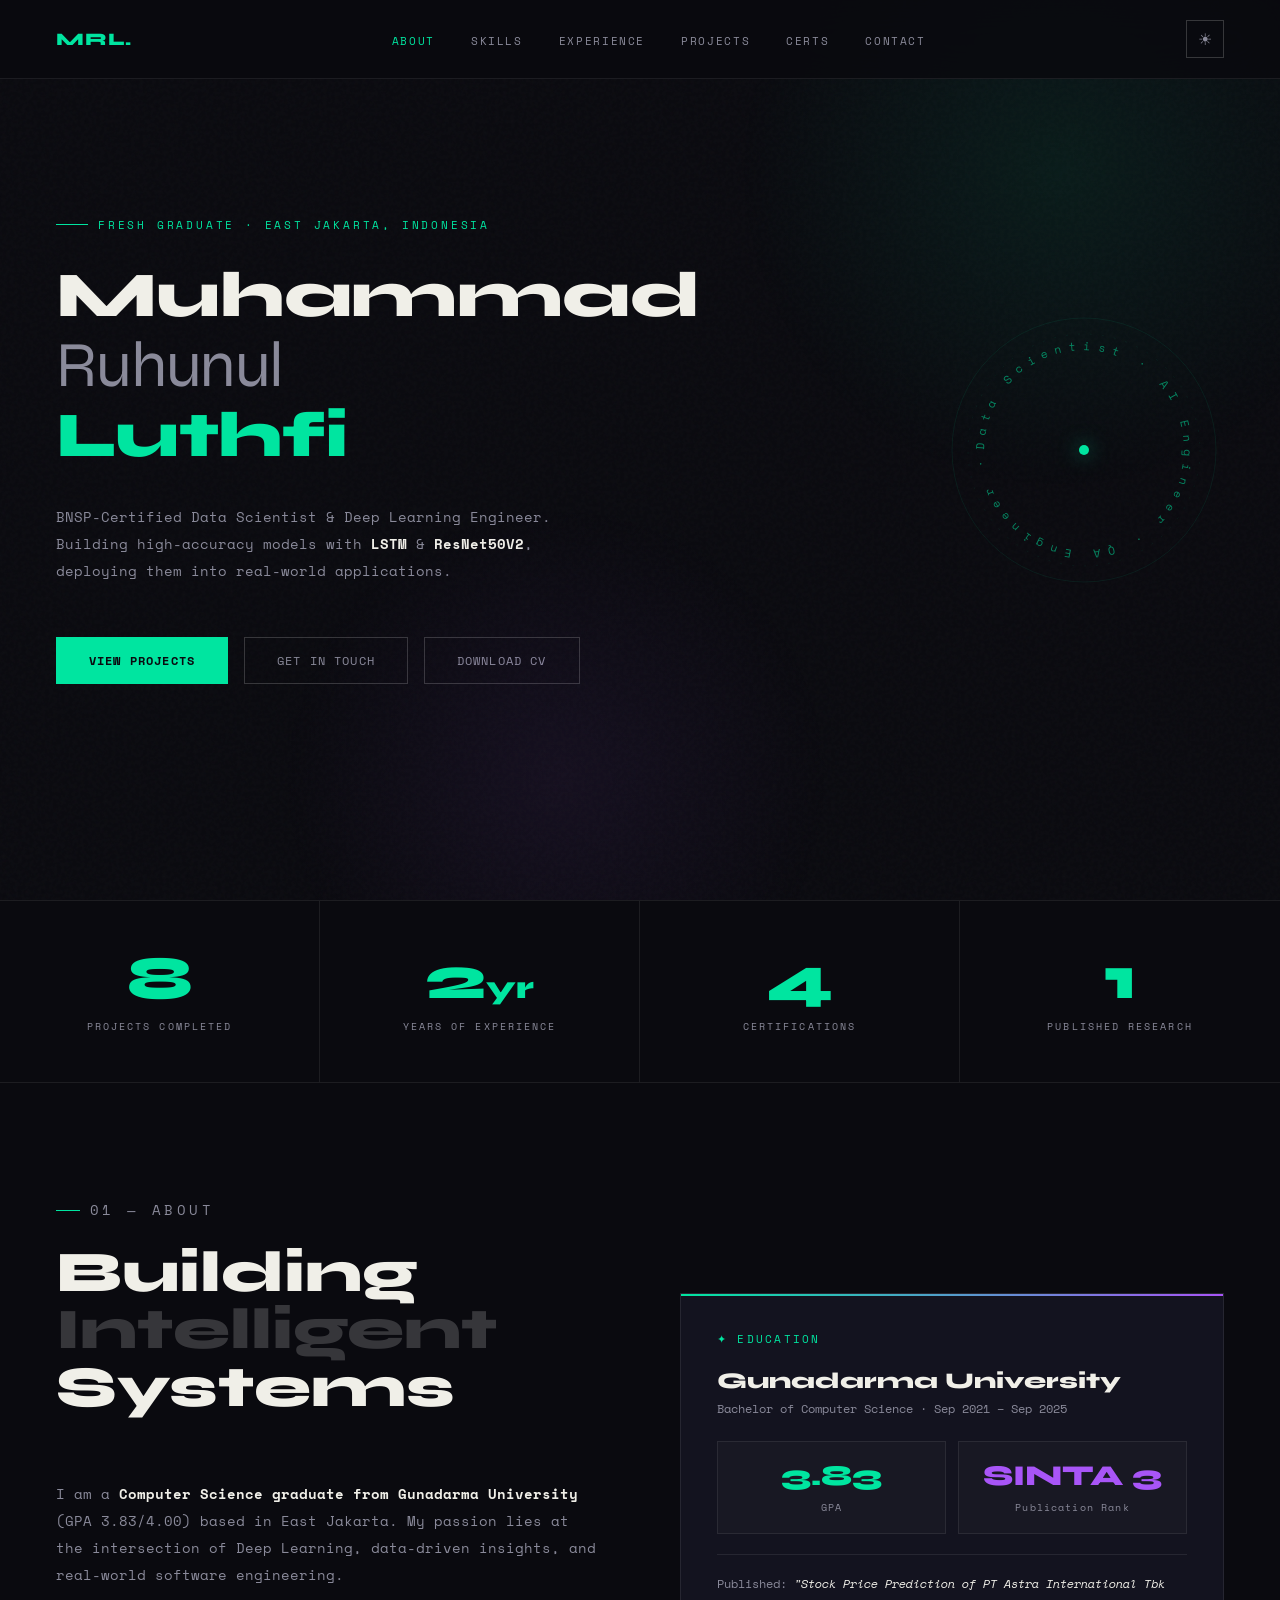
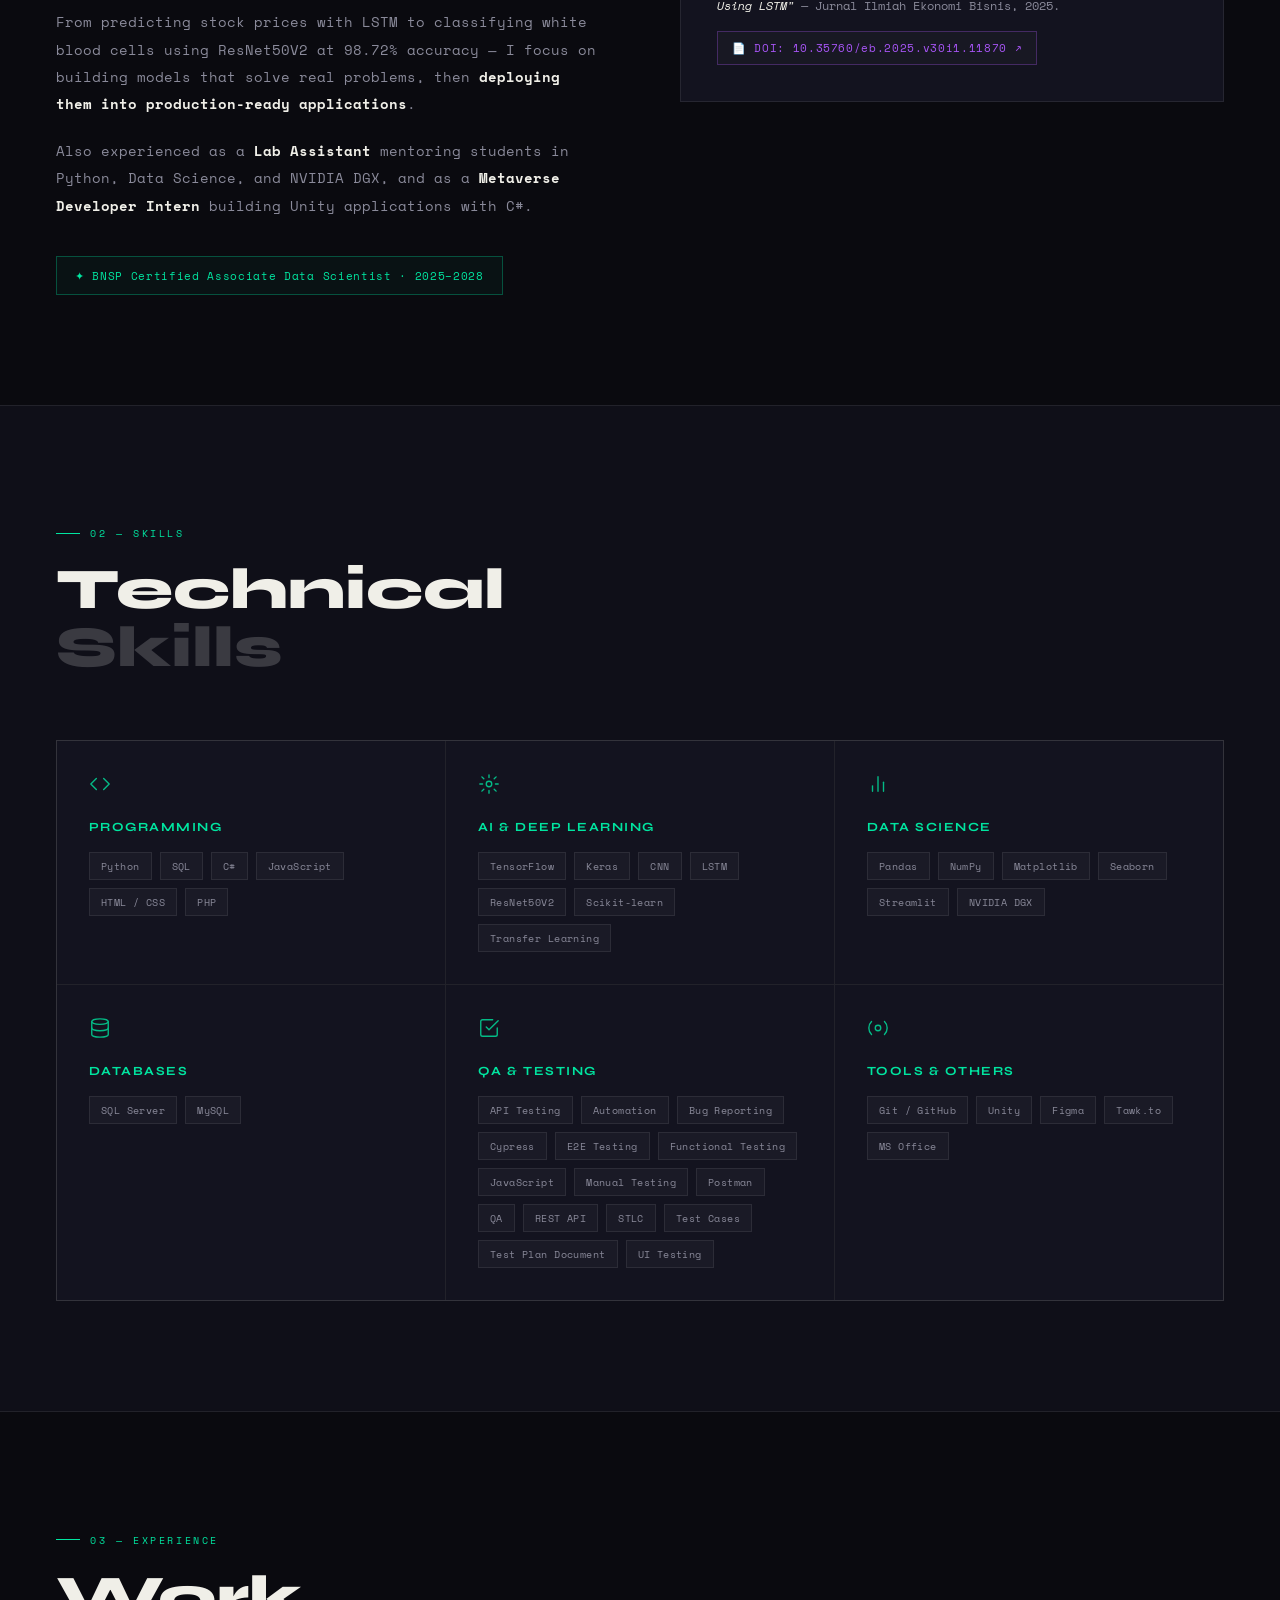
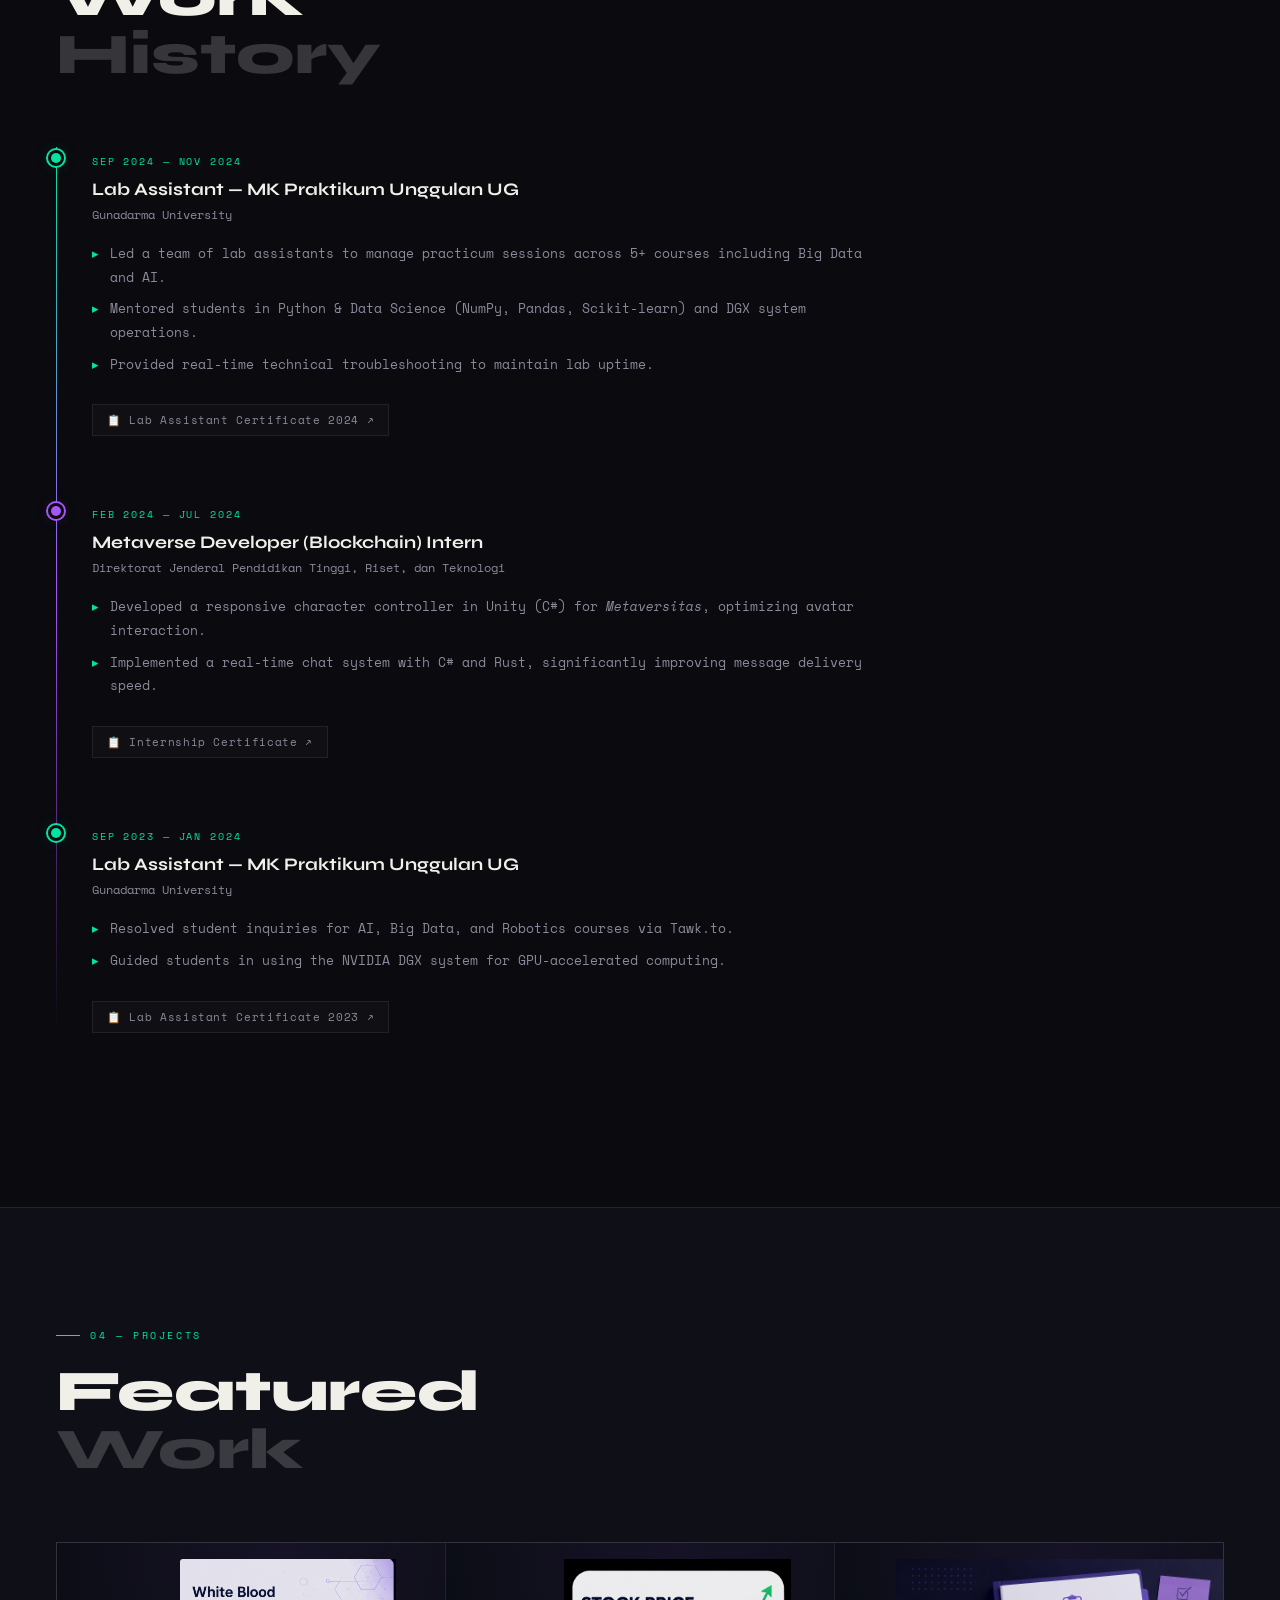
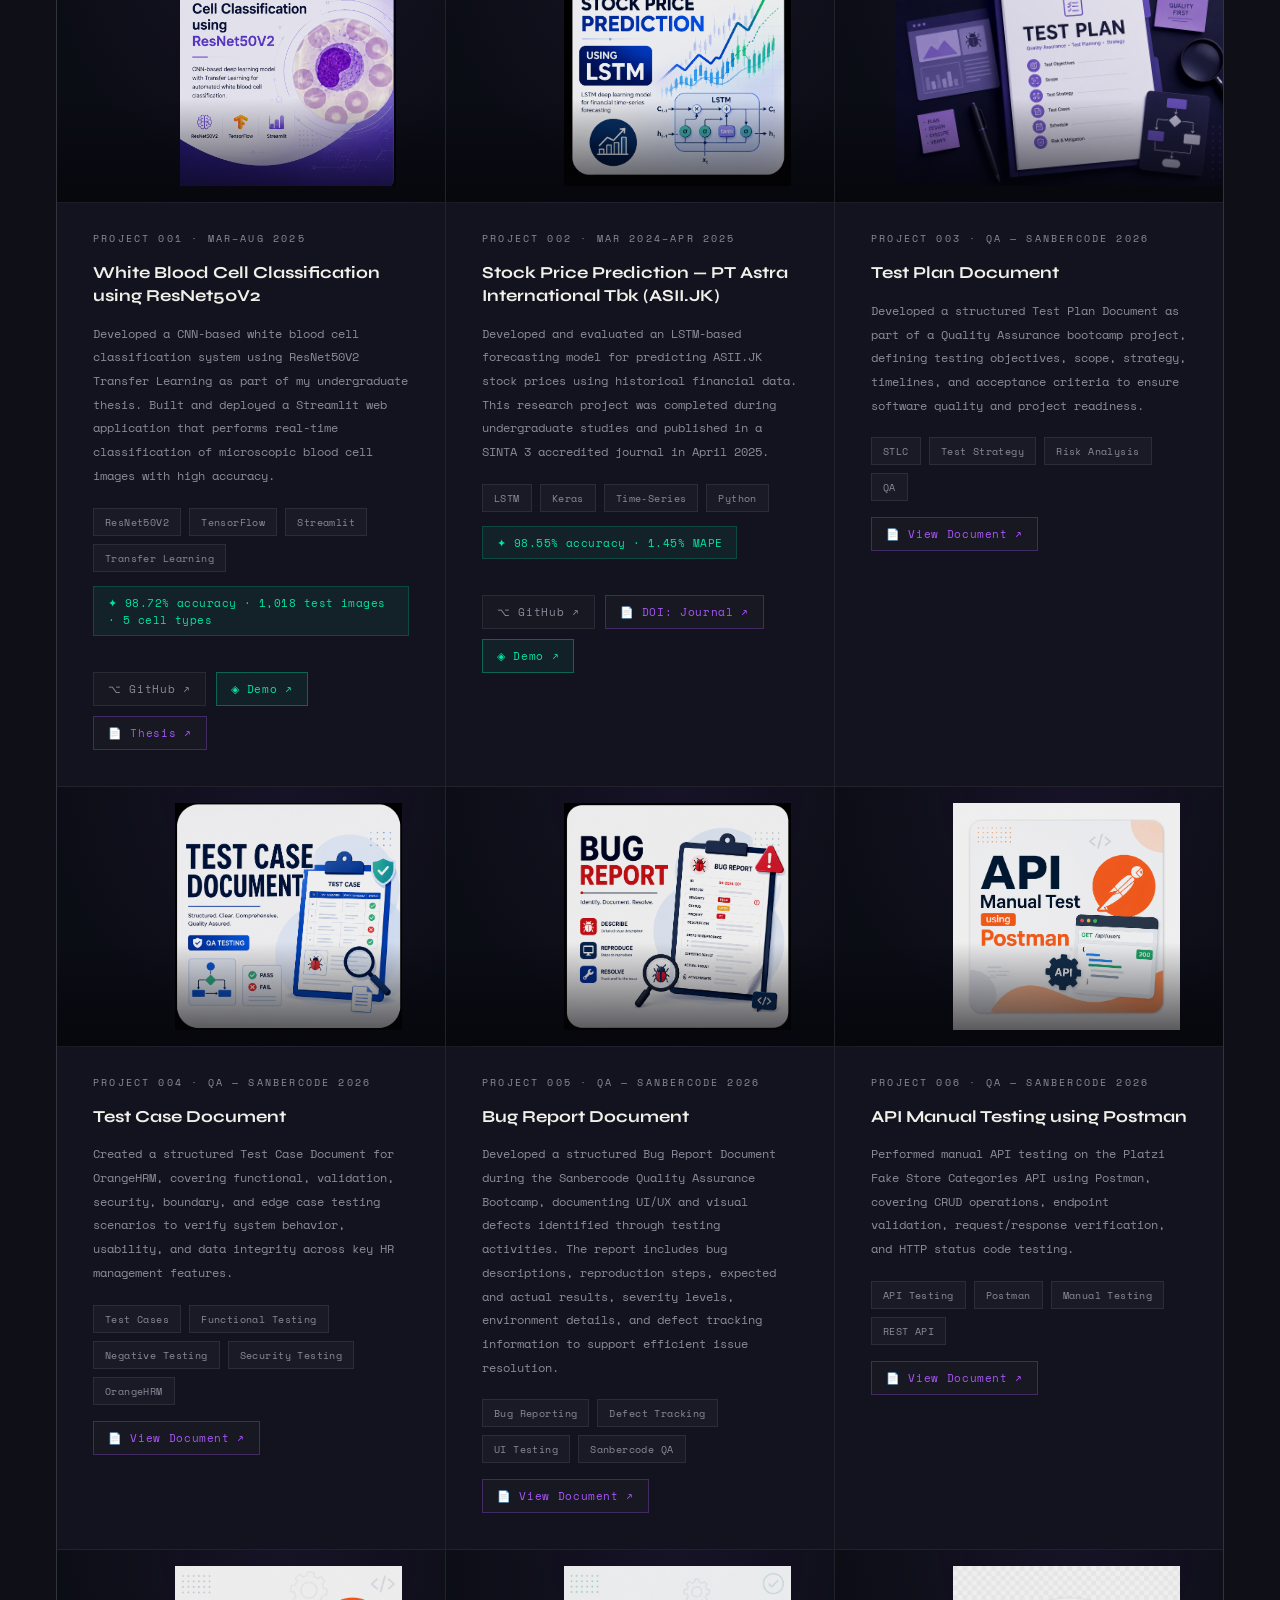
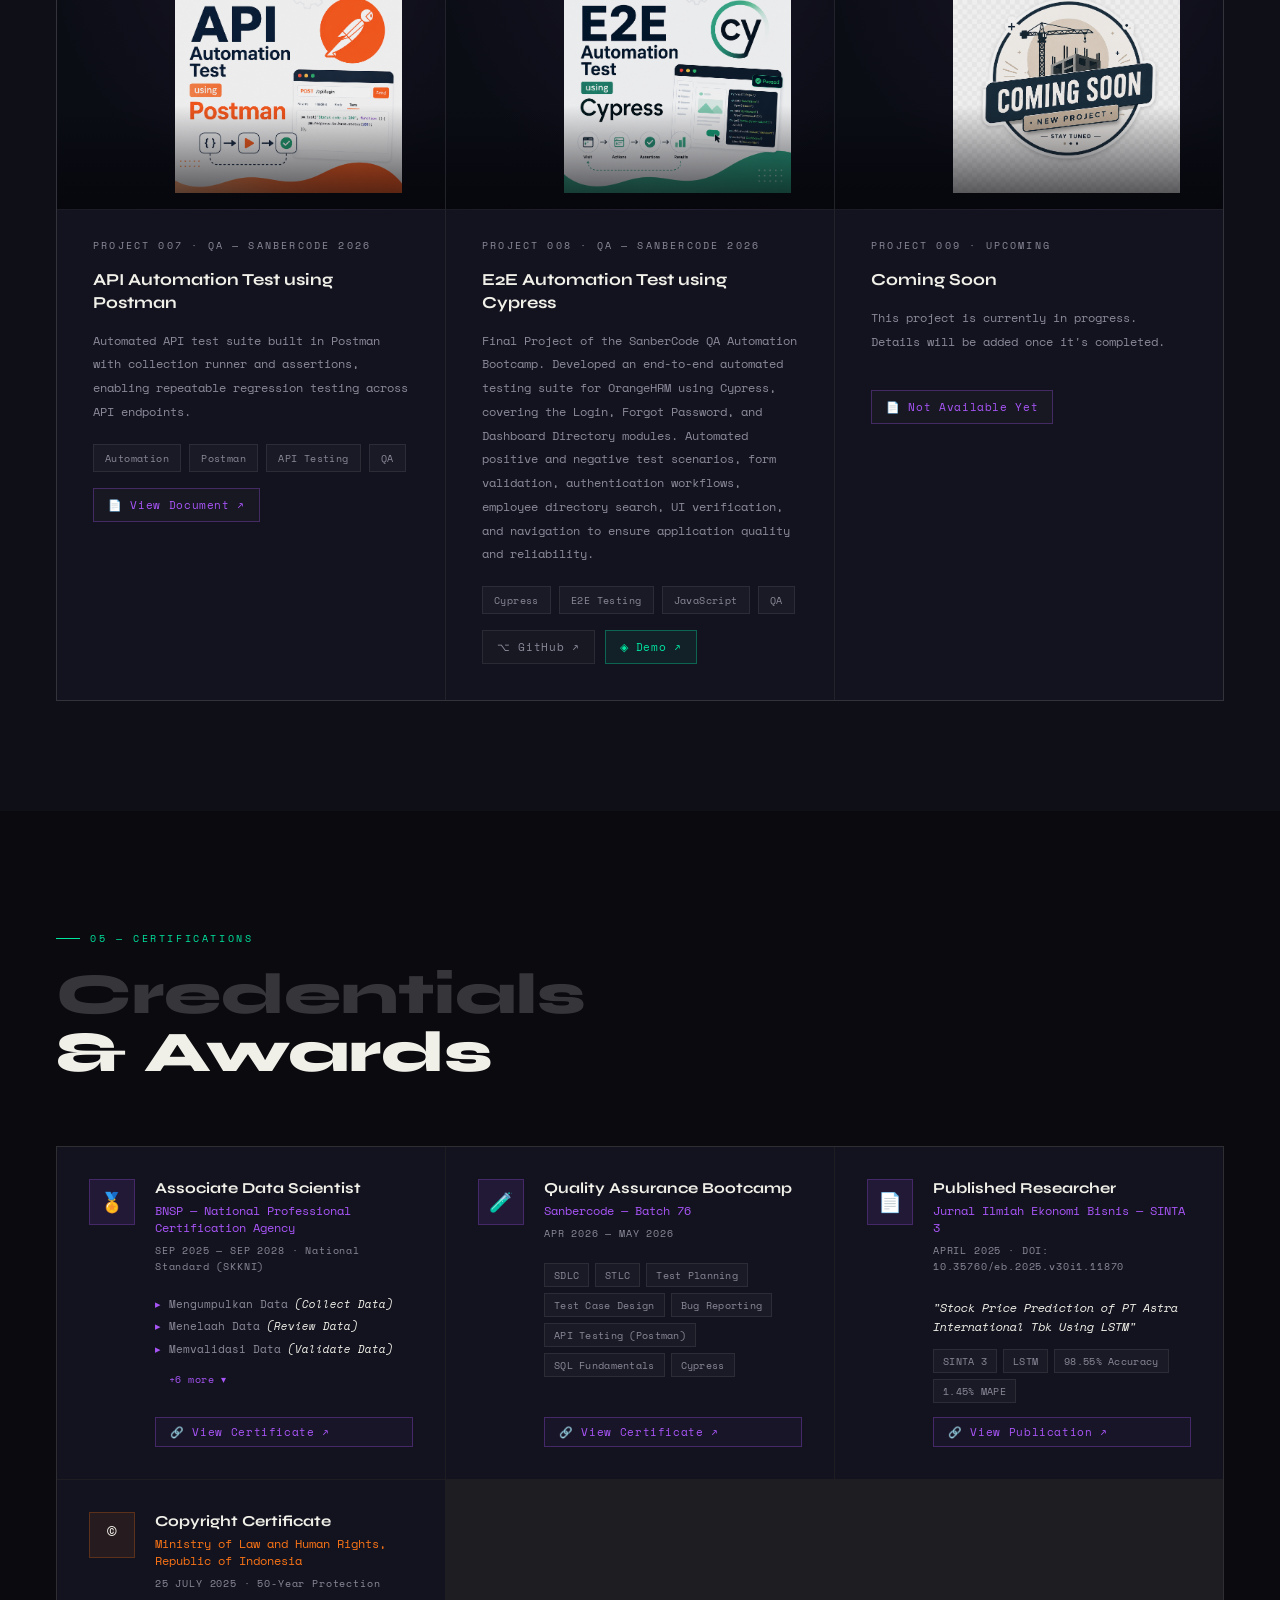
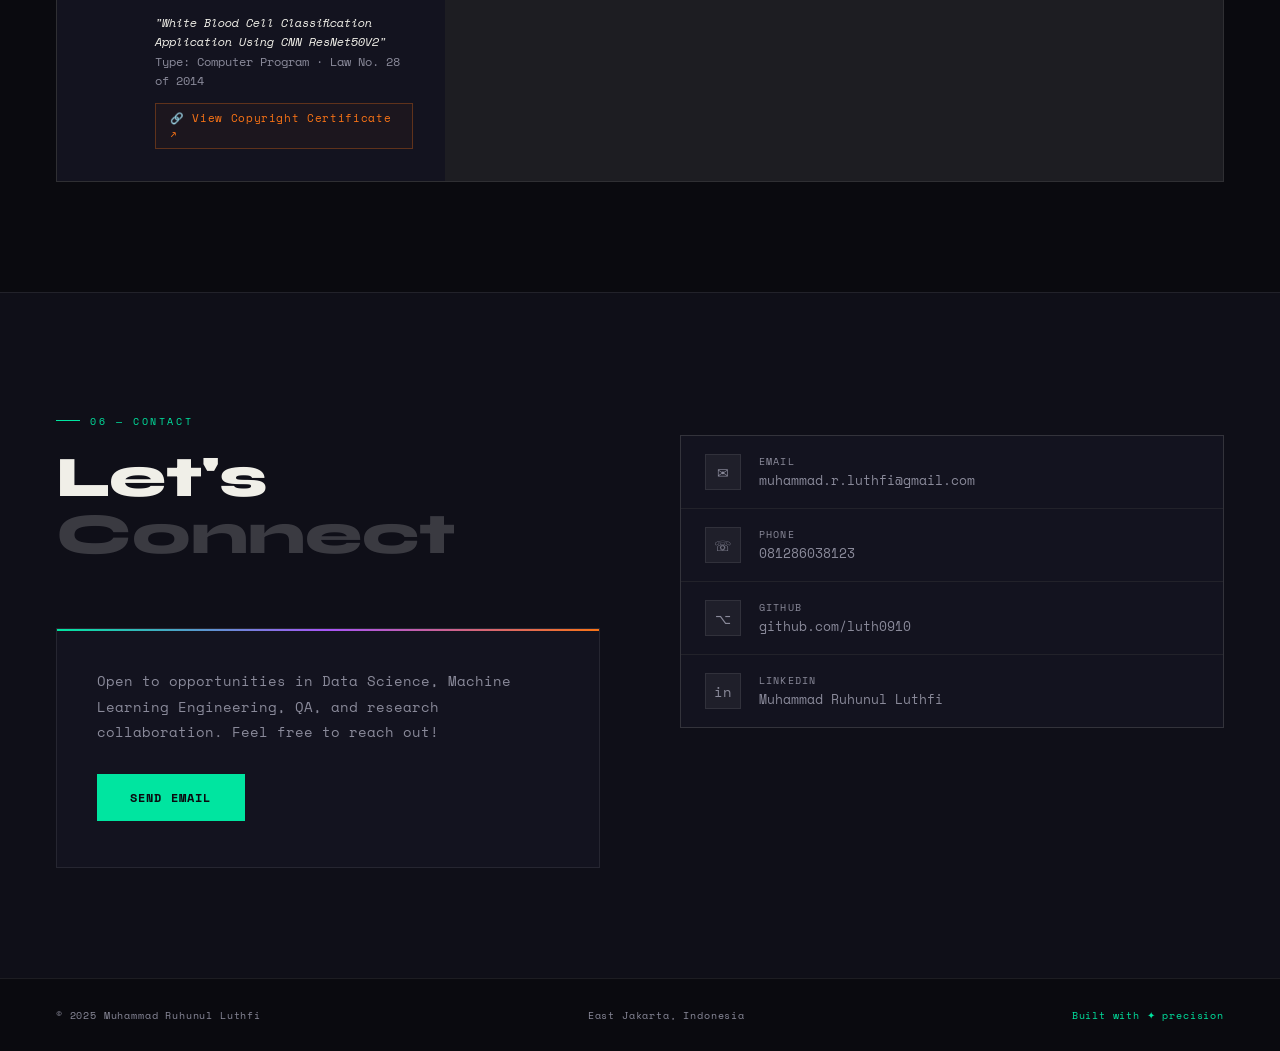
==== commit 6f3102ac: "feat: add demo link styling for improved visibility and interaction" ====
--- a/index.html
+++ b/index.html
@@ -51,7 +51,7 @@
       <div class="hero-cta">
         <a href="#projects" class="btn btn-primary">View Projects</a>
         <a href="#contact" class="btn btn-ghost">Get in Touch</a>
-        <a href="cv/Lutfi_CV.pdf" download class="btn btn-ghost">Download CV</a>
+        <a href="cv_Muhammad_Ruhunul_Luthfi_2.pdf" download class="btn btn-ghost">Download CV</a>
       </div>
 
       <!-- Animated text ring -->
@@ -312,7 +312,7 @@
           <div class="project-metric" style="margin-top: 14px">✦ 98.72% accuracy · 1,018 test images · 5 cell types</div>
           <div class="project-links">
             <a href="https://github.com/luth0910/wbc-classification-resnet50v2-link-here" target="_blank" class="project-link">⌥ GitHub ↗</a>
-            <a href="https://drive.google.com/file/d/1Cm1bW_-eI8F0QAoIrH8C0AED4fyKKavx/view?usp=drive_link" target="_blank" class="project-link">◈ Demo ↗</a>
+            <a href="https://drive.google.com/file/d/1Cm1bW_-eI8F0QAoIrH8C0AED4fyKKavx/view?usp=drive_link" target="_blank" class="project-link demo">◈ Demo ↗</a>
             <a
               href="https://library.gunadarma.ac.id/repository/read/[base64]"
               target="_blank"
@@ -337,7 +337,7 @@
           <div class="project-links">
             <a href="https://github.com/luth0910/model_deep_learning_prediksi_harga_saham" target="_blank" class="project-link">⌥ GitHub ↗</a>
             <a href="https://www.researchgate.net/publication/390933075_MODEL_DEEP_LEARNING_UNTUK_ANALISIS_PREDIKSI_HARGA_SAHAM_MENGGUNAKAN_METODE_LONG_SHORT-TERM_MEMORY_LSTM" target="_blank" class="project-link doi">📄 DOI: Journal ↗</a>
-                      <a href="https://drive.google.com/file/d/17adsIDxvNILjcI2a3IdkLlE4ZwQNHh6g/view?usp=drive_link" target="_blank" class="project-link">◈ Demo ↗</a>
+                      <a href="https://drive.google.com/file/d/17adsIDxvNILjcI2a3IdkLlE4ZwQNHh6g/view?usp=drive_link" target="_blank" class="project-link demo">◈ Demo ↗</a>
 
           </div>
         </div>
@@ -451,7 +451,7 @@
           <div class="skill-tags"><span class="tag">Cypress</span><span class="tag">E2E Testing</span><span class="tag">JavaScript</span><span class="tag">QA</span></div>
           <div class="project-links">
 <a href="https://github.com/luth0910/Final-Project_Automation-Testing" target="_blank" class="project-link">⌥ GitHub ↗</a>
-                      <a href="https://drive.google.com/file/d/1Q9Y_H9Mijh-Y1h3UY01DRwcTtsY47XUa/view?usp=drive_link" target="_blank" class="project-link">◈ Demo ↗</a>
+                      <a href="https://drive.google.com/file/d/1Q9Y_H9Mijh-Y1h3UY01DRwcTtsY47XUa/view?usp=drive_link" target="_blank" class="project-link demo">◈ Demo ↗</a>
 
           </div>          
         </div>
--- a/styles.css
+++ b/styles.css
@@ -999,6 +999,26 @@
   background: rgba(168, 85, 247, 0.06);
 }
 
+.project-link.demo {
+  border-color: rgba(0, 229, 160, 0.35);
+  color: var(--accent);
+  background: rgba(0, 229, 160, 0.06);
+}
+.project-link.demo:hover {
+  border-color: var(--accent);
+  background: rgba(0, 229, 160, 0.14);
+  box-shadow: 0 0 12px rgba(0, 229, 160, 0.15);
+}
+body.light .project-link.demo {
+  border-color: rgba(0, 122, 82, 0.3);
+  color: #007a52;
+  background: rgba(0, 122, 82, 0.06);
+}
+body.light .project-link.demo:hover {
+  background: rgba(0, 122, 82, 0.12);
+  border-color: #007a52;
+}
+
 /* ── CERTS ── */
 #certifications {
   background: var(--bg);
